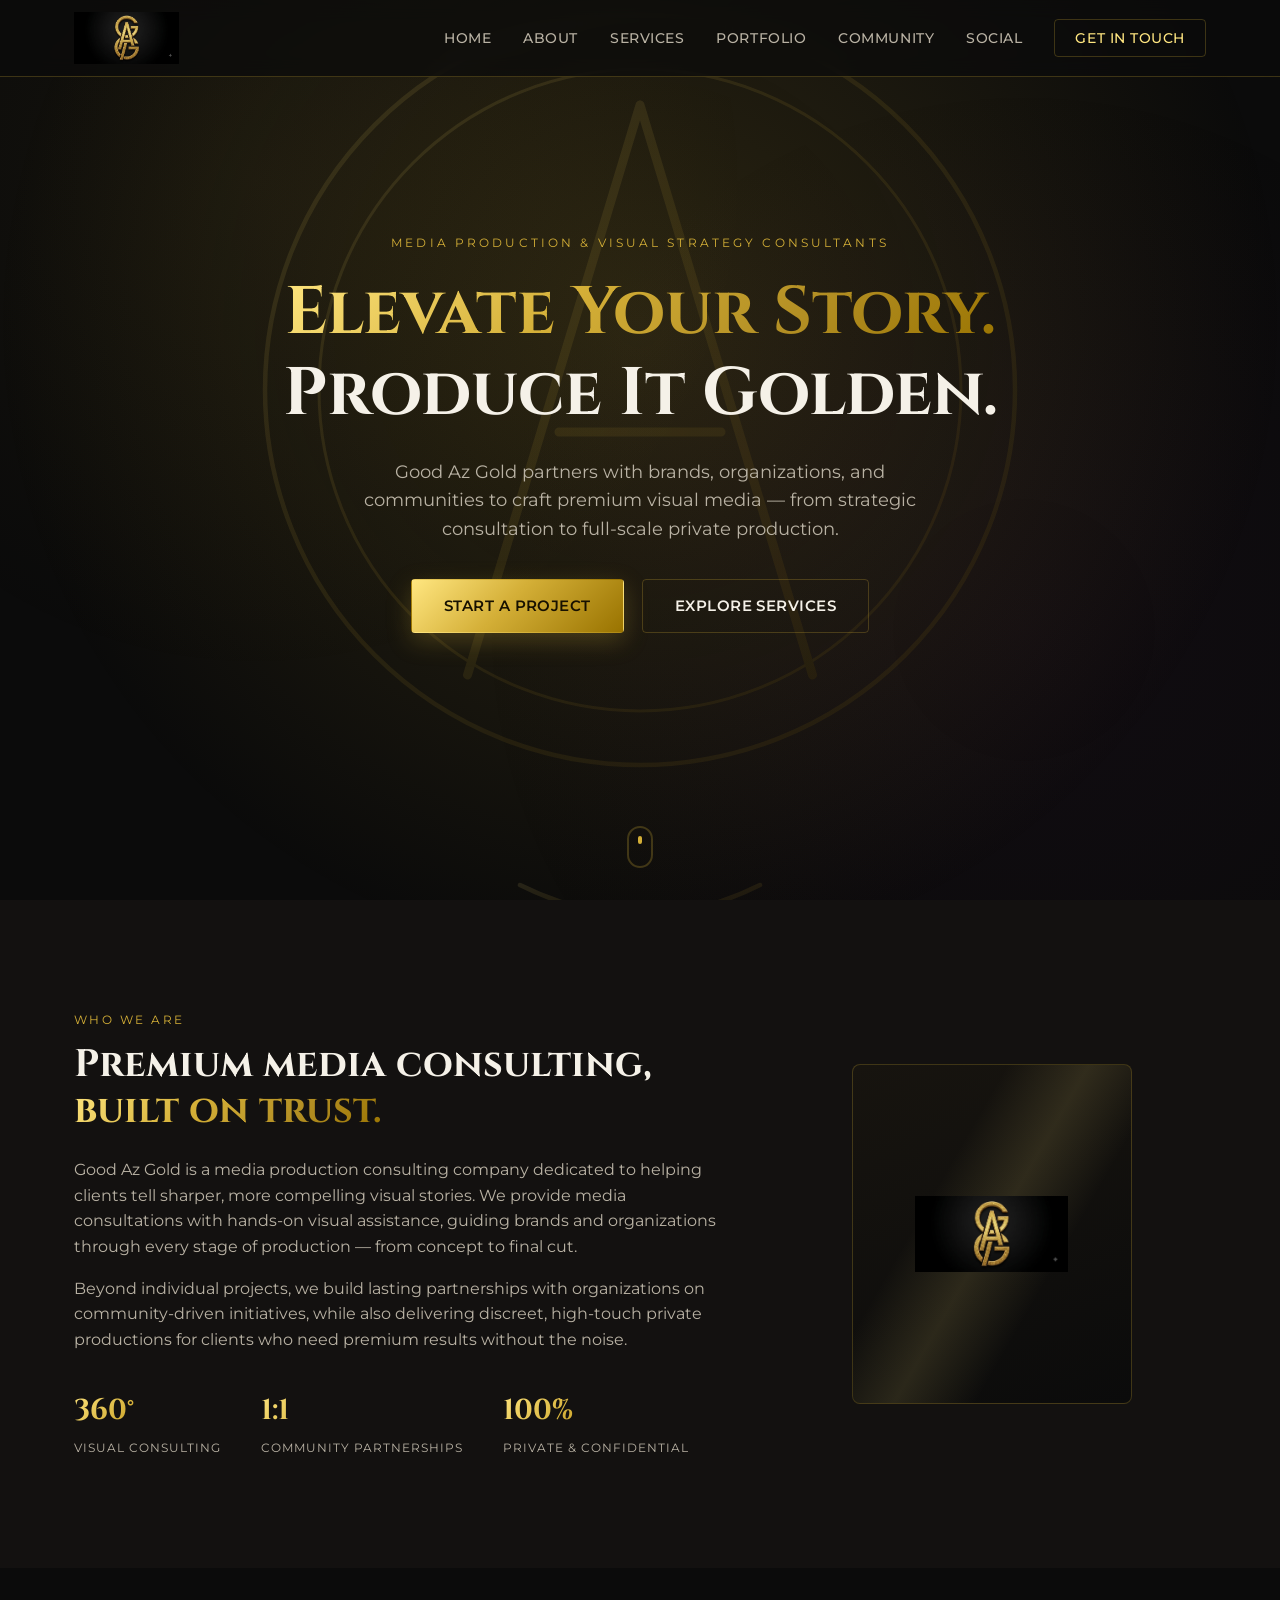
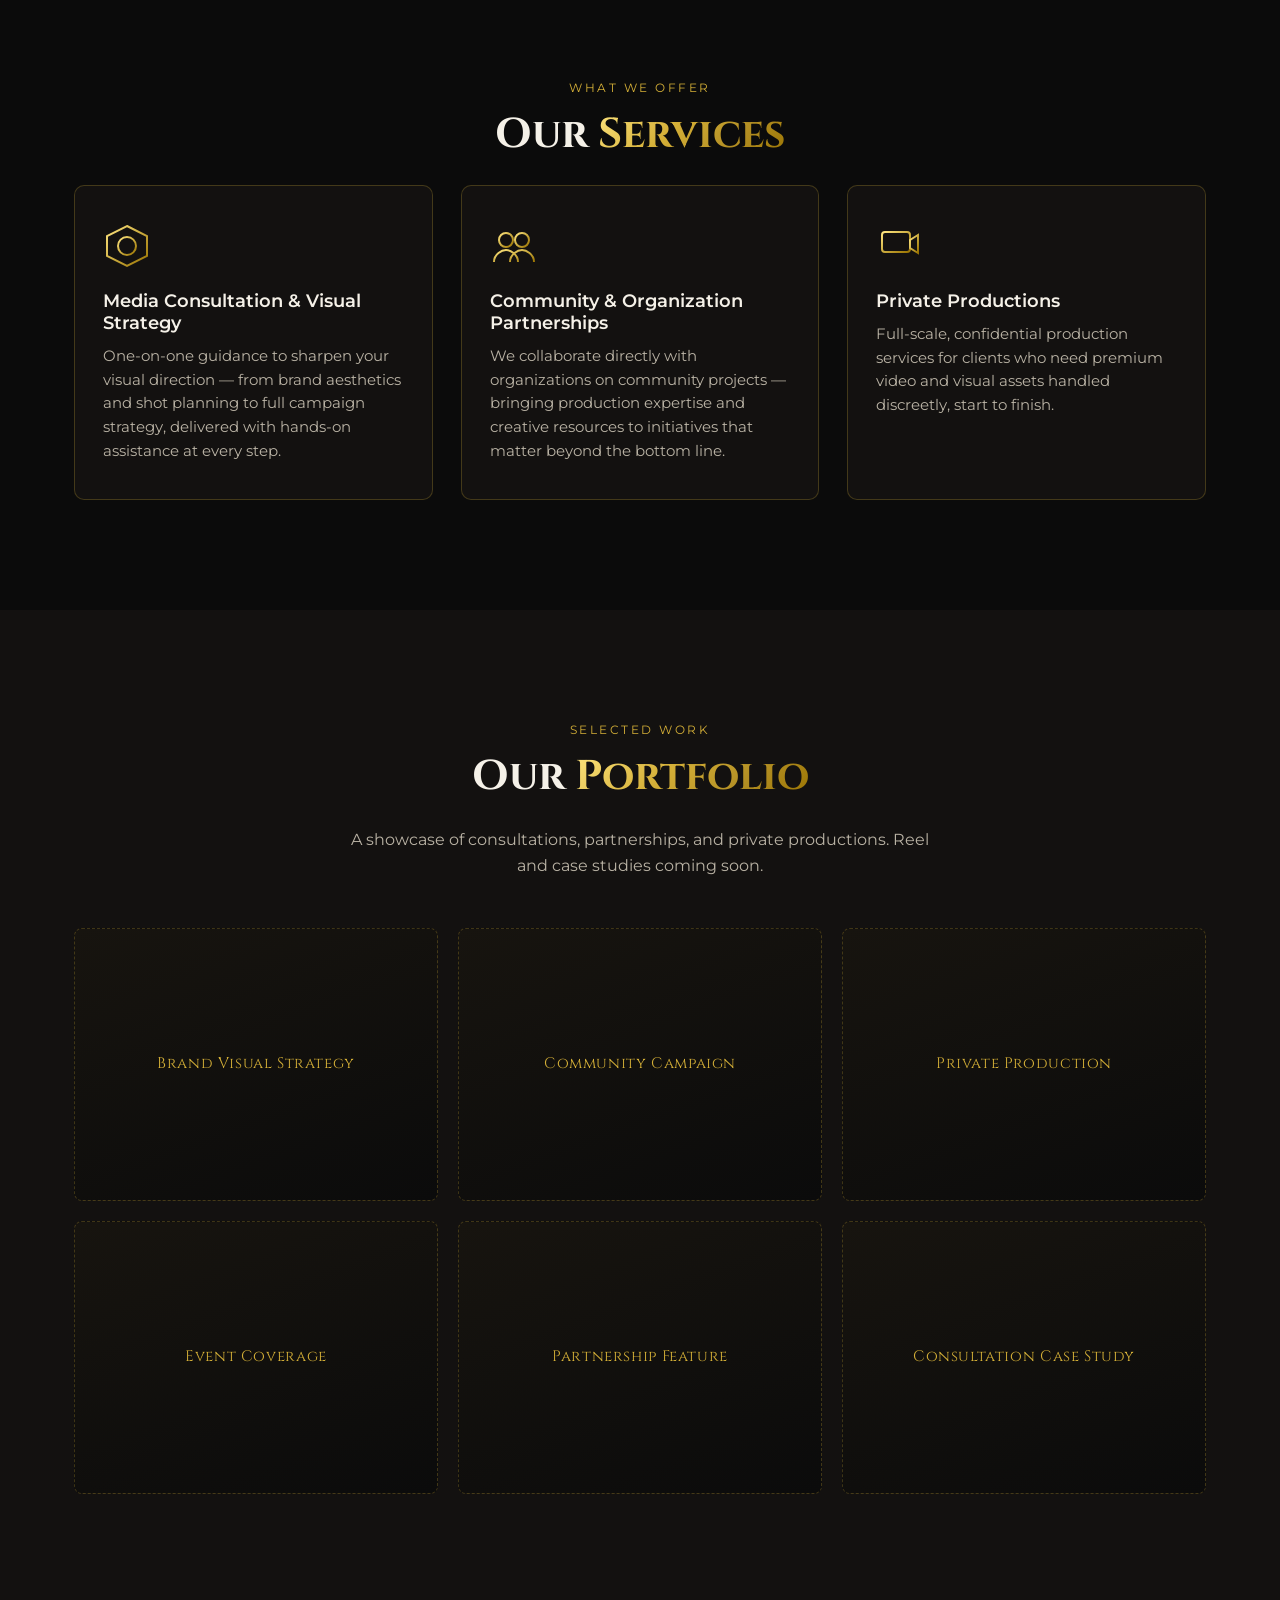
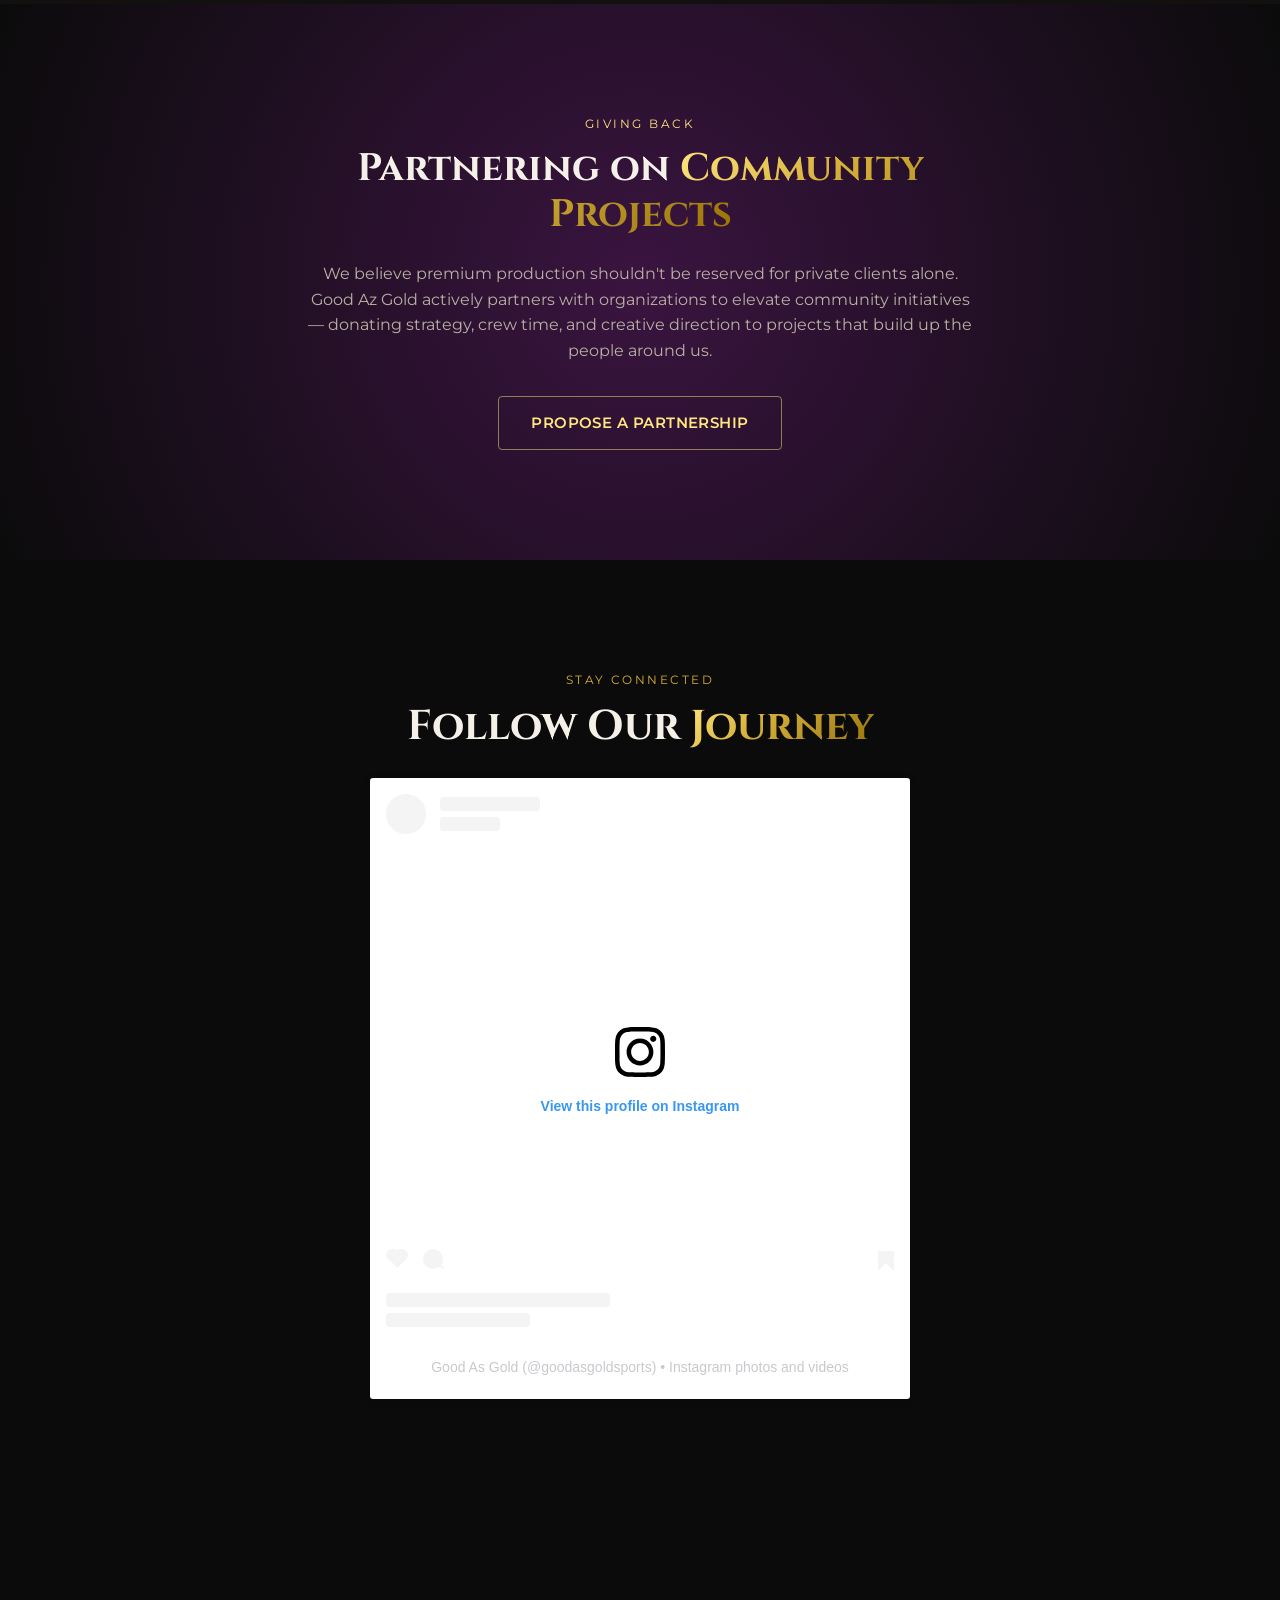
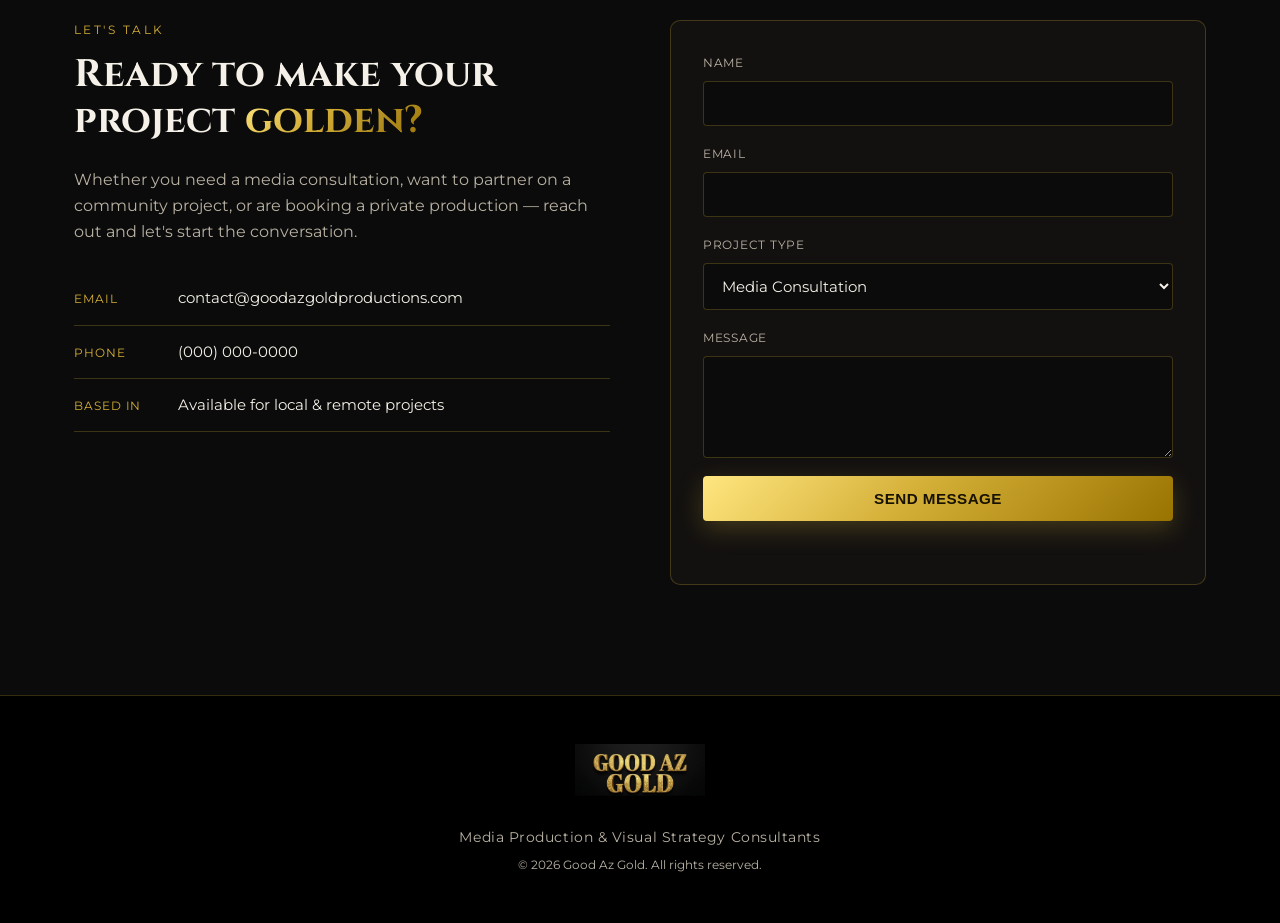
==== index.html @ a4dbd2df "Add Good Az Gold site with brand palette, logos, and social/contact updates" ====
<!DOCTYPE html>
<html lang="en">
<head>
<meta charset="UTF-8">
<meta name="viewport" content="width=device-width, initial-scale=1.0">
<title>Good Az Gold — Media Production &amp; Consulting</title>
<meta name="description" content="Good Az Gold is a media production consulting company offering visual strategy consultations, community partnerships, and private productions.">
<link rel="preconnect" href="https://fonts.googleapis.com">
<link rel="preconnect" href="https://fonts.gstatic.com" crossorigin>
<link href="https://fonts.googleapis.com/css2?family=Cinzel:wght@600;700;900&family=Montserrat:wght@300;400;500;600;700&display=swap" rel="stylesheet">
<link rel="icon" type="image/png" href="assets/logo/symbol/gsa_logo.png">
<link rel="stylesheet" href="css/style.css">
</head>
<body>

<div class="bg-noise"></div>

<!-- ===== NAV ===== -->
<header class="site-header" id="siteHeader">
  <nav class="nav container">
    <a href="#home" class="logo">
      <img src="assets/logo/symbol/gsa_logo.png" alt="Good Az Gold" class="logo-symbol">
    </a>
    <button class="nav-toggle" id="navToggle" aria-label="Toggle navigation" aria-expanded="false">
      <span></span><span></span><span></span>
    </button>
    <ul class="nav-links" id="navLinks">
      <li><a href="#home">Home</a></li>
      <li><a href="#about">About</a></li>
      <li><a href="#services">Services</a></li>
      <li><a href="#portfolio">Portfolio</a></li>
      <li><a href="#community">Community</a></li>
      <li><a href="#social">Social</a></li>
      <li><a href="#contact" class="btn-nav">Get In Touch</a></li>
    </ul>
  </nav>
</header>

<main>

  <!-- ===== HERO ===== -->
  <section id="home" class="hero">
    <div class="hero-glow"></div>
    <div class="hero-wallpaper" aria-hidden="true">
      <img src="assets/logo/symbol/symbol-wallpaper.svg" alt="">
    </div>
    <div class="container hero-inner">
      <p class="eyebrow reveal">Media Production &amp; Visual Strategy Consultants</p>
      <h1 class="hero-title reveal">
        <span class="gold-text-gradient">Elevate Your Story.</span><br>
        Produce It Golden.
      </h1>
      <p class="hero-sub reveal">
        Good Az Gold partners with brands, organizations, and communities to craft premium
        visual media — from strategic consultation to full-scale private production.
      </p>
      <div class="hero-actions reveal">
        <a href="#contact" class="btn btn-primary">Start a Project</a>
        <a href="#services" class="btn btn-ghost">Explore Services</a>
      </div>
    </div>
    <div class="scroll-cue" aria-hidden="true"><span></span></div>
  </section>

  <!-- ===== ABOUT ===== -->
  <section id="about" class="about">
    <div class="container about-grid">
      <div class="about-copy reveal">
        <p class="section-tag">Who We Are</p>
        <h2>Premium media consulting, <span class="gold-text-gradient">built on trust.</span></h2>
        <p>
          Good Az Gold is a media production consulting company dedicated to helping clients tell
          sharper, more compelling visual stories. We provide media consultations with hands-on
          visual assistance, guiding brands and organizations through every stage of production —
          from concept to final cut.
        </p>
        <p>
          Beyond individual projects, we build lasting partnerships with organizations on
          community-driven initiatives, while also delivering discreet, high-touch private
          productions for clients who need premium results without the noise.
        </p>
        <div class="about-stats">
          <div class="stat">
            <span class="stat-num gold-text-gradient">360°</span>
            <span class="stat-label">Visual Consulting</span>
          </div>
          <div class="stat">
            <span class="stat-num gold-text-gradient">1:1</span>
            <span class="stat-label">Community Partnerships</span>
          </div>
          <div class="stat">
            <span class="stat-num gold-text-gradient">100%</span>
            <span class="stat-label">Private &amp; Confidential</span>
          </div>
        </div>
      </div>
      <div class="about-visual reveal" aria-hidden="true">
        <div class="frame-card">
          <div class="frame-shine"></div>
          <img src="assets/logo/symbol/gsa_logo.png" alt="" class="frame-monogram-img">
        </div>
      </div>
    </div>
  </section>

  <!-- ===== SERVICES ===== -->
  <section id="services" class="services">
    <div class="container">
      <p class="section-tag center reveal">What We Offer</p>
      <h2 class="section-title center reveal">Our <span class="gold-text-gradient">Services</span></h2>
      <div class="cards-grid">
        <article class="card reveal">
          <div class="card-icon" aria-hidden="true">
            <svg viewBox="0 0 48 48"><path d="M24 4 L44 14 V34 L24 44 L4 34 V14 Z" fill="none" stroke="url(#g1)" stroke-width="2"/><circle cx="24" cy="24" r="9" fill="none" stroke="url(#g1)" stroke-width="2"/><defs><linearGradient id="g1" x1="0" x2="1" y1="0" y2="1"><stop offset="0%" stop-color="#FFE680"/><stop offset="100%" stop-color="#997300"/></linearGradient></defs></svg>
          </div>
          <h3>Media Consultation &amp; Visual Strategy</h3>
          <p>
            One-on-one guidance to sharpen your visual direction — from brand aesthetics and
            shot planning to full campaign strategy, delivered with hands-on assistance at
            every step.
          </p>
        </article>
        <article class="card reveal">
          <div class="card-icon" aria-hidden="true">
            <svg viewBox="0 0 48 48"><circle cx="16" cy="18" r="7" fill="none" stroke="url(#g2)" stroke-width="2"/><circle cx="32" cy="18" r="7" fill="none" stroke="url(#g2)" stroke-width="2"/><path d="M4 40c0-8 8-12 12-12s12 4 12 12M20 40c0-8 8-12 12-12s12 4 12 12" fill="none" stroke="url(#g2)" stroke-width="2"/><defs><linearGradient id="g2" x1="0" x2="1" y1="0" y2="1"><stop offset="0%" stop-color="#FFE680"/><stop offset="100%" stop-color="#997300"/></linearGradient></defs></svg>
          </div>
          <h3>Community &amp; Organization Partnerships</h3>
          <p>
            We collaborate directly with organizations on community projects — bringing
            production expertise and creative resources to initiatives that matter beyond
            the bottom line.
          </p>
        </article>
        <article class="card reveal">
          <div class="card-icon" aria-hidden="true">
            <svg viewBox="0 0 48 48"><rect x="6" y="10" width="28" height="20" rx="3" fill="none" stroke="url(#g3)" stroke-width="2"/><path d="M34 18l8-5v18l-8-5z" fill="none" stroke="url(#g3)" stroke-width="2"/><defs><linearGradient id="g3" x1="0" x2="1" y1="0" y2="1"><stop offset="0%" stop-color="#FFE680"/><stop offset="100%" stop-color="#997300"/></linearGradient></defs></svg>
          </div>
          <h3>Private Productions</h3>
          <p>
            Full-scale, confidential production services for clients who need premium video
            and visual assets handled discreetly, start to finish.
          </p>
        </article>
      </div>
    </div>
  </section>

  <!-- ===== PORTFOLIO ===== -->
  <section id="portfolio" class="portfolio">
    <div class="container">
      <p class="section-tag center reveal">Selected Work</p>
      <h2 class="section-title center reveal">Our <span class="gold-text-gradient">Portfolio</span></h2>
      <p class="section-sub center reveal">A showcase of consultations, partnerships, and private productions. Reel and case studies coming soon.</p>
      <div class="portfolio-grid">
        <div class="portfolio-tile reveal"><span>Brand Visual Strategy</span></div>
        <div class="portfolio-tile reveal"><span>Community Campaign</span></div>
        <div class="portfolio-tile reveal"><span>Private Production</span></div>
        <div class="portfolio-tile reveal"><span>Event Coverage</span></div>
        <div class="portfolio-tile reveal"><span>Partnership Feature</span></div>
        <div class="portfolio-tile reveal"><span>Consultation Case Study</span></div>
      </div>
    </div>
  </section>

  <!-- ===== COMMUNITY / PURPLE ACCENT ===== -->
  <section id="community" class="community">
    <div class="container community-inner">
      <p class="section-tag light reveal">Giving Back</p>
      <h2 class="community-title reveal">Partnering on <span class="gold-text-gradient">Community Projects</span></h2>
      <p class="community-copy reveal">
        We believe premium production shouldn't be reserved for private clients alone. Good Az Gold
        actively partners with organizations to elevate community initiatives — donating strategy,
        crew time, and creative direction to projects that build up the people around us.
      </p>
      <a href="#contact" class="btn btn-outline reveal">Propose a Partnership</a>
    </div>
  </section>

  <!-- ===== SOCIAL ===== -->
  <section id="social" class="social">
    <div class="container">
      <p class="section-tag center reveal">Stay Connected</p>
      <h2 class="section-title center reveal">Follow Our <span class="gold-text-gradient">Journey</span></h2>
      <div class="social-embed reveal">
        <blockquote class="instagram-media" data-instgrm-permalink="https://www.instagram.com/goodasgoldsports/?utm_source=ig_embed&amp;utm_campaign=loading" data-instgrm-version="14" style=" background:#FFF; border:0; border-radius:3px; box-shadow:0 0 1px 0 rgba(0,0,0,0.5),0 1px 10px 0 rgba(0,0,0,0.15); margin: 1px; max-width:540px; min-width:326px; padding:0; width:99.375%; width:-webkit-calc(100% - 2px); width:calc(100% - 2px);"><div style="padding:16px;"> <a href="https://www.instagram.com/goodasgoldsports/?utm_source=ig_embed&amp;utm_campaign=loading" style=" background:#FFFFFF; line-height:0; padding:0 0; text-align:center; text-decoration:none; width:100%;" target="_blank" rel="noopener noreferrer"> <div style=" display: flex; flex-direction: row; align-items: center;"> <div style="background-color: #F4F4F4; border-radius: 50%; flex-grow: 0; height: 40px; margin-right: 14px; width: 40px;"></div> <div style="display: flex; flex-direction: column; flex-grow: 1; justify-content: center;"> <div style=" background-color: #F4F4F4; border-radius: 4px; flex-grow: 0; height: 14px; margin-bottom: 6px; width: 100px;"></div> <div style=" background-color: #F4F4F4; border-radius: 4px; flex-grow: 0; height: 14px; width: 60px;"></div></div></div><div style="padding: 19% 0;"></div> <div style="display:block; height:50px; margin:0 auto 12px; width:50px;"><svg width="50px" height="50px" viewBox="0 0 60 60" version="1.1" xmlns="https://www.w3.org/2000/svg" xmlns:xlink="https://www.w3.org/1999/xlink"><g stroke="none" stroke-width="1" fill="none" fill-rule="evenodd"><g transform="translate(-511.000000, -20.000000)" fill="#000000"><g><path d="M556.869,30.41 C554.814,30.41 553.148,32.076 553.148,34.131 C553.148,36.186 554.814,37.852 556.869,37.852 C558.924,37.852 560.59,36.186 560.59,34.131 C560.59,32.076 558.924,30.41 556.869,30.41 M541,60.657 C535.114,60.657 530.342,55.887 530.342,50 C530.342,44.114 535.114,39.342 541,39.342 C546.887,39.342 551.658,44.114 551.658,50 C551.658,55.887 546.887,60.657 541,60.657 M541,33.886 C532.1,33.886 524.886,41.1 524.886,50 C524.886,58.899 532.1,66.113 541,66.113 C549.9,66.113 557.115,58.899 557.115,50 C557.115,41.1 549.9,33.886 541,33.886 M565.378,62.101 C565.244,65.022 564.756,66.606 564.346,67.663 C563.803,69.06 563.154,70.057 562.106,71.106 C561.058,72.155 560.06,72.803 558.662,73.347 C557.607,73.757 556.021,74.244 553.102,74.378 C549.944,74.521 548.997,74.552 541,74.552 C533.003,74.552 532.056,74.521 528.898,74.378 C525.979,74.244 524.393,73.757 523.338,73.347 C521.94,72.803 520.942,72.155 519.894,71.106 C518.846,70.057 518.197,69.06 517.654,67.663 C517.244,66.606 516.755,65.022 516.623,62.101 C516.479,58.943 516.448,57.996 516.448,50 C516.448,42.003 516.479,41.056 516.623,37.899 C516.755,34.978 517.244,33.391 517.654,32.338 C518.197,30.938 518.846,29.942 519.894,28.894 C520.942,27.846 521.94,27.196 523.338,26.654 C524.393,26.244 525.979,25.756 528.898,25.623 C532.057,25.479 533.004,25.448 541,25.448 C548.997,25.448 549.943,25.479 553.102,25.623 C556.021,25.756 557.607,26.244 558.662,26.654 C560.06,27.196 561.058,27.846 562.106,28.894 C563.154,29.942 563.803,30.938 564.346,32.338 C564.756,33.391 565.244,34.978 565.378,37.899 C565.522,41.056 565.552,42.003 565.552,50 C565.552,57.996 565.522,58.943 565.378,62.101 M570.82,37.631 C570.674,34.438 570.167,32.258 569.425,30.349 C568.659,28.377 567.633,26.702 565.965,25.035 C564.297,23.368 562.623,22.342 560.652,21.575 C558.743,20.834 556.562,20.326 553.369,20.18 C550.169,20.033 549.148,20 541,20 C532.853,20 531.831,20.033 528.631,20.18 C525.438,20.326 523.257,20.834 521.349,21.575 C519.376,22.342 517.703,23.368 516.035,25.035 C514.368,26.702 513.342,28.377 512.574,30.349 C511.834,32.258 511.326,34.438 511.181,37.631 C511.035,40.831 511,41.851 511,50 C511,58.147 511.035,59.17 511.181,62.369 C511.326,65.562 511.834,67.743 512.574,69.651 C513.342,71.625 514.368,73.296 516.035,74.965 C517.703,76.634 519.376,77.658 521.349,78.425 C523.257,79.167 525.438,79.673 528.631,79.82 C531.831,79.965 532.853,80.001 541,80.001 C549.148,80.001 550.169,79.965 553.369,79.82 C556.562,79.673 558.743,79.167 560.652,78.425 C562.623,77.658 564.297,76.634 565.965,74.965 C567.633,73.296 568.659,71.625 569.425,69.651 C570.167,67.743 570.674,65.562 570.82,62.369 C570.966,59.17 571,58.147 571,50 C571,41.851 570.966,40.831 570.82,37.631"></path></g></g></g></svg></div><div style="padding-top: 8px;"> <div style=" color:#3897f0; font-family:Arial,sans-serif; font-size:14px; font-style:normal; font-weight:550; line-height:18px;">View this profile on Instagram</div></div><div style="padding: 12.5% 0;"></div> <div style="display: flex; flex-direction: row; margin-bottom: 14px; align-items: center;"><div> <div style="background-color: #F4F4F4; border-radius: 50%; height: 12.5px; width: 12.5px; transform: translateX(0px) translateY(7px);"></div> <div style="background-color: #F4F4F4; height: 12.5px; transform: rotate(-45deg) translateX(3px) translateY(1px); width: 12.5px; flex-grow: 0; margin-right: 14px; margin-left: 2px;"></div> <div style="background-color: #F4F4F4; border-radius: 50%; height: 12.5px; width: 12.5px; transform: translateX(9px) translateY(-18px);"></div></div><div style="margin-left: 8px;"> <div style=" background-color: #F4F4F4; border-radius: 50%; flex-grow: 0; height: 20px; width: 20px;"></div> <div style=" width: 0; height: 0; border-top: 2px solid transparent; border-left: 6px solid #f4f4f4; border-bottom: 2px solid transparent; transform: translateX(16px) translateY(-4px) rotate(30deg)"></div></div><div style="margin-left: auto;"> <div style=" width: 0px; border-top: 8px solid #F4F4F4; border-right: 8px solid transparent; transform: translateY(16px);"></div> <div style=" background-color: #F4F4F4; flex-grow: 0; height: 12px; width: 16px; transform: translateY(-4px);"></div> <div style=" width: 0; height: 0; border-top: 8px solid #F4F4F4; border-left: 8px solid transparent; transform: translateY(-4px) translateX(8px);"></div></div></div> <div style="display: flex; flex-direction: column; flex-grow: 1; justify-content: center; margin-bottom: 24px;"> <div style=" background-color: #F4F4F4; border-radius: 4px; flex-grow: 0; height: 14px; margin-bottom: 6px; width: 224px;"></div> <div style=" background-color: #F4F4F4; border-radius: 4px; flex-grow: 0; height: 14px; width: 144px;"></div></div></a><p style=" color:#c9c8cd; font-family:Arial,sans-serif; font-size:14px; line-height:17px; margin-bottom:0; margin-top:8px; overflow:hidden; padding:8px 0 7px; text-align:center; text-overflow:ellipsis; white-space:nowrap;"><a href="https://www.instagram.com/goodasgoldsports/?utm_source=ig_embed&amp;utm_campaign=loading" style=" color:#c9c8cd; font-family:Arial,sans-serif; font-size:14px; font-style:normal; font-weight:normal; line-height:17px;" target="_blank" rel="noopener noreferrer">Good As Gold</a> (@<a href="https://www.instagram.com/goodasgoldsports/?utm_source=ig_embed&amp;utm_campaign=loading" style=" color:#c9c8cd; font-family:Arial,sans-serif; font-size:14px; font-style:normal; font-weight:normal; line-height:17px;" target="_blank" rel="noopener noreferrer">goodasgoldsports</a>) • Instagram photos and videos</p></div></blockquote>
      </div>
    </div>
  </section>

  <!-- ===== CONTACT ===== -->
  <section id="contact" class="contact">
    <div class="container contact-grid">
      <div class="contact-copy reveal">
        <p class="section-tag">Let's Talk</p>
        <h2>Ready to make your project <span class="gold-text-gradient">golden?</span></h2>
        <p>
          Whether you need a media consultation, want to partner on a community project, or are
          booking a private production — reach out and let's start the conversation.
        </p>
        <ul class="contact-list">
          <li><span class="label">Email</span> <a href="mailto:contact@goodazgoldproductions.com">contact@goodazgoldproductions.com</a></li>
          <li><span class="label">Phone</span> (000) 000-0000</li>
          <li><span class="label">Based In</span> Available for local &amp; remote projects</li>
        </ul>
      </div>
      <form class="contact-form reveal" id="contactForm">
        <div class="form-row">
          <label for="name">Name</label>
          <input type="text" id="name" name="name" required autocomplete="name">
        </div>
        <div class="form-row">
          <label for="email">Email</label>
          <input type="email" id="email" name="email" required autocomplete="email">
        </div>
        <div class="form-row">
          <label for="projectType">Project Type</label>
          <select id="projectType" name="projectType">
            <option>Media Consultation</option>
            <option>Community Partnership</option>
            <option>Private Production</option>
            <option>Other</option>
          </select>
        </div>
        <div class="form-row">
          <label for="message">Message</label>
          <textarea id="message" name="message" rows="4" required></textarea>
        </div>
        <button type="submit" class="btn btn-primary full">Send Message</button>
        <p class="form-note" id="formNote" role="status"></p>
      </form>
    </div>
  </section>

</main>

<!-- ===== FOOTER ===== -->
<footer class="site-footer">
  <div class="container footer-inner">
    <a href="#home" class="footer-logo-link">
      <img src="assets/logo/symbol/good_az_gold.png" alt="Good Az Gold" class="footer-wordmark">
    </a>
    <p class="footer-tagline">Media Production &amp; Visual Strategy Consultants</p>
    <p class="footer-copy">&copy; <span id="year"></span> Good Az Gold. All rights reserved.</p>
  </div>
</footer>

<script src="js/script.js"></script>
<script async src="https://www.instagram.com/embed.js"></script>
</body>
</html>
---- css/style.css ----
/* =========================================================
   Good Az Gold — Brand Stylesheet
   Palette: Rich Matte Black / Dallas Gold Sparkle / Royal Purple
   ========================================================= */

:root {
  /* Core palette */
  --black-charcoal: #0B0B0B;
  --black-jet: #000000;
  --gold-highlight: #FFE680;
  --gold-mid: #D4AF37;
  --gold-deep: #997300;
  --gold-mid-soft: #B38F24;
  --purple: #3A1440;

  /* Derived */
  --surface: #131110;
  --surface-2: #1a1714;
  --border-gold: rgba(212, 175, 55, 0.25);
  --text-main: #F5F1E8;
  --text-muted: #b9b2a4;

  --font-display: 'Cinzel', serif;
  --font-body: 'Montserrat', sans-serif;

  --container-w: 1180px;
}

*, *::before, *::after { box-sizing: border-box; }

html { scroll-behavior: smooth; }

body {
  margin: 0;
  background: var(--black-charcoal);
  color: var(--text-main);
  font-family: var(--font-body);
  line-height: 1.6;
  -webkit-font-smoothing: antialiased;
}

h1, h2, h3, .logo { font-family: var(--font-display); }

h1, h2, h3 { margin: 0 0 0.6em; line-height: 1.2; }

p { margin: 0 0 1em; color: var(--text-muted); }

a { color: inherit; text-decoration: none; }

img { max-width: 100%; display: block; }

.container {
  max-width: var(--container-w);
  margin: 0 auto;
  padding: 0 24px;
}

.bg-noise {
  position: fixed;
  inset: 0;
  pointer-events: none;
  z-index: 0;
  background-image:
    radial-gradient(circle at 20% 20%, rgba(212,175,55,0.05), transparent 40%),
    radial-gradient(circle at 80% 70%, rgba(58,20,64,0.12), transparent 45%);
}

/* ---------- Gold gradient text (per brand spec) ---------- */
.gold-text-gradient {
  background: linear-gradient(135deg, #FFE680 0%, #D4AF37 40%, #B38F24 70%, #997300 100%);
  -webkit-background-clip: text;
  background-clip: text;
  -webkit-text-fill-color: transparent;
  color: var(--gold-mid);
}

/* ---------- Buttons ---------- */
.btn {
  display: inline-block;
  padding: 14px 32px;
  border-radius: 4px;
  font-weight: 600;
  font-size: 0.95rem;
  letter-spacing: 0.03em;
  text-transform: uppercase;
  cursor: pointer;
  border: 1px solid transparent;
  transition: transform 0.25s ease, box-shadow 0.25s ease, background 0.25s ease;
}

.btn-primary {
  background: linear-gradient(135deg, #FFE680 0%, #D4AF37 45%, #997300 100%);
  color: #171100;
  box-shadow: 0 8px 24px rgba(212, 175, 55, 0.25);
}

.btn-primary:hover { transform: translateY(-2px); box-shadow: 0 12px 30px rgba(212, 175, 55, 0.4); }

.btn-ghost {
  background: transparent;
  color: var(--text-main);
  border-color: var(--border-gold);
}

.btn-ghost:hover { background: rgba(212, 175, 55, 0.08); border-color: var(--gold-mid); }

.btn-outline {
  background: transparent;
  color: var(--gold-highlight);
  border: 1px solid rgba(255, 230, 128, 0.5);
}

.btn-outline:hover { background: rgba(255, 230, 128, 0.1); }

.btn.full { width: 100%; border: none; }

/* ---------- Header / Nav ---------- */
.site-header {
  position: fixed;
  top: 0; left: 0; right: 0;
  z-index: 100;
  background: rgba(11, 11, 11, 0.75);
  -webkit-backdrop-filter: blur(10px);
  backdrop-filter: blur(10px);
  border-bottom: 1px solid var(--border-gold);
}

.nav {
  display: flex;
  align-items: center;
  justify-content: space-between;
  height: 76px;
}

.logo {
  display: flex;
  align-items: center;
  gap: 10px;
  font-size: 1.3rem;
  font-weight: 700;
  letter-spacing: 0.08em;
  color: var(--text-main);
}

.logo-symbol {
  height: 52px;
  width: auto;
  display: block;
}

.logo.small { font-size: 1.1rem; }

.nav-links {
  list-style: none;
  display: flex;
  align-items: center;
  gap: 32px;
  margin: 0;
  padding: 0;
}

.nav-links a {
  font-size: 0.85rem;
  font-weight: 500;
  letter-spacing: 0.04em;
  text-transform: uppercase;
  color: var(--text-muted);
  transition: color 0.2s ease;
}

.nav-links a:hover { color: var(--gold-mid); }

.nav-links .btn-nav {
  padding: 10px 20px;
  border: 1px solid var(--border-gold);
  border-radius: 4px;
  color: var(--gold-highlight);
}

.nav-links .btn-nav:hover { background: rgba(212, 175, 55, 0.1); }

.nav-toggle {
  display: none;
  flex-direction: column;
  gap: 5px;
  background: none;
  border: none;
  cursor: pointer;
  padding: 8px;
}

.nav-toggle span {
  width: 24px;
  height: 2px;
  background: var(--gold-mid);
  display: block;
}

/* ---------- Hero ---------- */
.hero {
  position: relative;
  min-height: 100vh;
  display: flex;
  align-items: center;
  justify-content: center;
  text-align: center;
  overflow: hidden;
  padding-top: 76px;
}

.hero-glow {
  position: absolute;
  inset: -20%;
  background: radial-gradient(circle at 50% 40%, rgba(212, 175, 55, 0.16), transparent 55%);
  pointer-events: none;
}

.hero-wallpaper {
  position: absolute;
  inset: 0;
  z-index: 0;
  display: flex;
  align-items: center;
  justify-content: center;
  opacity: 0.1;
  pointer-events: none;
  overflow: hidden;
}

.hero-wallpaper img {
  width: min(90vw, 900px);
  height: auto;
}

.hero-inner { position: relative; z-index: 1; max-width: 820px; }

.eyebrow {
  text-transform: uppercase;
  letter-spacing: 0.25em;
  font-size: 0.78rem;
  color: var(--gold-mid);
  margin-bottom: 20px;
}

.hero-title {
  font-size: clamp(2.4rem, 6vw, 4.2rem);
  font-weight: 700;
  margin-bottom: 24px;
}

.hero-sub {
  font-size: 1.1rem;
  max-width: 600px;
  margin: 0 auto 36px;
}

.hero-actions { display: flex; gap: 18px; justify-content: center; flex-wrap: wrap; }

.scroll-cue {
  position: absolute;
  bottom: 32px;
  left: 50%;
  transform: translateX(-50%);
  width: 26px;
  height: 42px;
  border: 2px solid var(--border-gold);
  border-radius: 20px;
}

.scroll-cue span {
  position: absolute;
  top: 8px;
  left: 50%;
  width: 4px;
  height: 8px;
  background: var(--gold-mid);
  border-radius: 2px;
  transform: translateX(-50%);
  animation: scrollcue 1.8s infinite;
}

@keyframes scrollcue {
  0% { opacity: 1; top: 8px; }
  100% { opacity: 0; top: 22px; }
}

/* ---------- Section basics ---------- */
section { position: relative; z-index: 1; padding: 110px 0; }

.section-tag {
  text-transform: uppercase;
  letter-spacing: 0.2em;
  font-size: 0.78rem;
  color: var(--gold-mid);
  margin-bottom: 12px;
}

.section-tag.light { color: var(--gold-highlight); }

.section-title { font-size: clamp(1.8rem, 4vw, 2.6rem); }

.center { text-align: center; }

.section-sub { max-width: 600px; margin: 0 auto 50px; text-align: center; }

/* ---------- About ---------- */
.about { background: var(--surface); }

.about-grid {
  display: grid;
  grid-template-columns: 1.2fr 0.8fr;
  gap: 60px;
  align-items: center;
}

.about-copy h2 { font-size: clamp(1.8rem, 4vw, 2.4rem); }

.about-stats {
  display: flex;
  gap: 40px;
  margin-top: 36px;
  flex-wrap: wrap;
}

.stat { display: flex; flex-direction: column; }

.stat-num { font-family: var(--font-display); font-size: 1.8rem; font-weight: 700; }

.stat-label {
  font-size: 0.78rem;
  text-transform: uppercase;
  letter-spacing: 0.08em;
  color: var(--text-muted);
  margin-top: 4px;
}

.about-visual { display: flex; justify-content: center; }

.frame-card {
  position: relative;
  width: 280px;
  height: 340px;
  border-radius: 8px;
  border: 1px solid var(--border-gold);
  background: linear-gradient(160deg, #17140f 0%, #0B0B0B 100%);
  display: flex;
  align-items: center;
  justify-content: center;
  overflow: hidden;
}

.frame-shine {
  position: absolute;
  inset: -60% -20%;
  background: linear-gradient(120deg, transparent 40%, rgba(255,230,128,0.12) 50%, transparent 60%);
  animation: shine 5s infinite ease-in-out;
}

@keyframes shine {
  0%, 100% { transform: translateX(-20%); }
  50% { transform: translateX(20%); }
}

.frame-monogram {
  font-size: 4rem;
  font-weight: 900;
  letter-spacing: 0.05em;
}

.frame-monogram-img {
  position: relative;
  z-index: 1;
  width: 55%;
  height: auto;
}

/* ---------- Services ---------- */
.services { background: var(--black-charcoal); }

.cards-grid {
  display: grid;
  grid-template-columns: repeat(3, 1fr);
  gap: 28px;
  margin-top: 20px;
}

.card {
  background: var(--surface);
  border: 1px solid var(--border-gold);
  border-radius: 10px;
  padding: 36px 28px;
  transition: transform 0.3s ease, border-color 0.3s ease;
}

.card:hover {
  transform: translateY(-6px);
  border-color: var(--gold-mid);
}

.card-icon { width: 48px; height: 48px; margin-bottom: 20px; }

.card-icon svg { width: 100%; height: 100%; }

.card h3 { font-size: 1.15rem; font-family: var(--font-body); font-weight: 600; }

.card p { font-size: 0.92rem; margin: 0; }

/* ---------- Portfolio ---------- */
.portfolio { background: var(--surface); }

.portfolio-grid {
  display: grid;
  grid-template-columns: repeat(3, 1fr);
  gap: 20px;
}

.portfolio-tile {
  aspect-ratio: 4 / 3;
  border-radius: 8px;
  border: 1px dashed var(--border-gold);
  background: linear-gradient(160deg, #17140f 0%, #0B0B0B 100%);
  display: flex;
  align-items: center;
  justify-content: center;
  text-align: center;
  padding: 16px;
  transition: border-color 0.3s ease, transform 0.3s ease;
}

.portfolio-tile:hover { border-color: var(--gold-mid); transform: translateY(-4px); }

.portfolio-tile span {
  font-family: var(--font-display);
  font-size: 0.95rem;
  letter-spacing: 0.04em;
  color: var(--gold-mid);
}

/* ---------- Social ---------- */
.social { background: var(--black-charcoal); }

.social-embed {
  display: flex;
  justify-content: center;
}

.social-embed iframe { border-radius: 8px; }

/* ---------- Community (Purple accent) ---------- */
.community {
  background: radial-gradient(circle, #3A1440 0%, #0B0B0B 100%);
  text-align: center;
}

.community-inner { max-width: 720px; margin: 0 auto; }

.community-title { font-size: clamp(1.8rem, 4vw, 2.4rem); }

.community-copy { margin-bottom: 32px; }

/* ---------- Contact ---------- */
.contact { background: var(--black-charcoal); }

.contact-grid {
  display: grid;
  grid-template-columns: 1fr 1fr;
  gap: 60px;
}

.contact-copy h2 { font-size: clamp(1.8rem, 4vw, 2.4rem); }

.contact-list { list-style: none; padding: 0; margin: 28px 0 0; }

.contact-list li {
  padding: 14px 0;
  border-bottom: 1px solid var(--border-gold);
  font-size: 0.95rem;
}

.contact-list .label {
  display: inline-block;
  width: 100px;
  color: var(--gold-mid);
  text-transform: uppercase;
  font-size: 0.72rem;
  letter-spacing: 0.08em;
}

.contact-form {
  background: var(--surface);
  border: 1px solid var(--border-gold);
  border-radius: 10px;
  padding: 32px;
}

.form-row { margin-bottom: 18px; display: flex; flex-direction: column; gap: 8px; }

.form-row label {
  font-size: 0.78rem;
  text-transform: uppercase;
  letter-spacing: 0.06em;
  color: var(--text-muted);
}

.form-row input,
.form-row select,
.form-row textarea {
  background: var(--black-charcoal);
  border: 1px solid var(--border-gold);
  border-radius: 4px;
  padding: 12px 14px;
  color: var(--text-main);
  font-family: var(--font-body);
  font-size: 0.95rem;
}

.form-row input:focus,
.form-row select:focus,
.form-row textarea:focus {
  outline: none;
  border-color: var(--gold-mid);
}

.form-note {
  margin: 14px 0 0;
  font-size: 0.85rem;
  color: var(--gold-highlight);
  min-height: 1.2em;
}

/* ---------- Footer ---------- */
.site-footer {
  border-top: 1px solid var(--border-gold);
  padding: 48px 0;
  text-align: center;
  background: var(--black-jet);
}

.footer-logo-link { display: inline-block; }

.footer-wordmark {
  height: 64px;
  width: auto;
  margin: 0 auto;
}

.footer-tagline {
  margin: 12px 0 6px;
  font-size: 0.85rem;
  letter-spacing: 0.04em;
}

.footer-copy { font-size: 0.78rem; margin: 0; }

/* ---------- Reveal-on-scroll ---------- */
.reveal {
  opacity: 0;
  transform: translateY(24px);
  transition: opacity 0.7s ease, transform 0.7s ease;
}

.reveal.is-visible { opacity: 1; transform: translateY(0); }

/* ---------- Responsive ---------- */
@media (max-width: 900px) {
  .about-grid, .contact-grid { grid-template-columns: 1fr; }
  .cards-grid { grid-template-columns: 1fr 1fr; }
  .portfolio-grid { grid-template-columns: 1fr 1fr; }
}

@media (max-width: 720px) {
  .nav-toggle { display: flex; }
  .nav-links {
    position: absolute;
    top: 76px;
    left: 0;
    right: 0;
    background: rgba(11, 11, 11, 0.97);
    border-bottom: 1px solid var(--border-gold);
    flex-direction: column;
    align-items: flex-start;
    padding: 24px;
    gap: 20px;
    transform: translateY(-120%);
    opacity: 0;
    transition: transform 0.3s ease, opacity 0.3s ease;
  }
  .nav-links.open { transform: translateY(0); opacity: 1; }
  .cards-grid { grid-template-columns: 1fr; }
  .portfolio-grid { grid-template-columns: 1fr; }
  .about-stats { gap: 24px; }
}
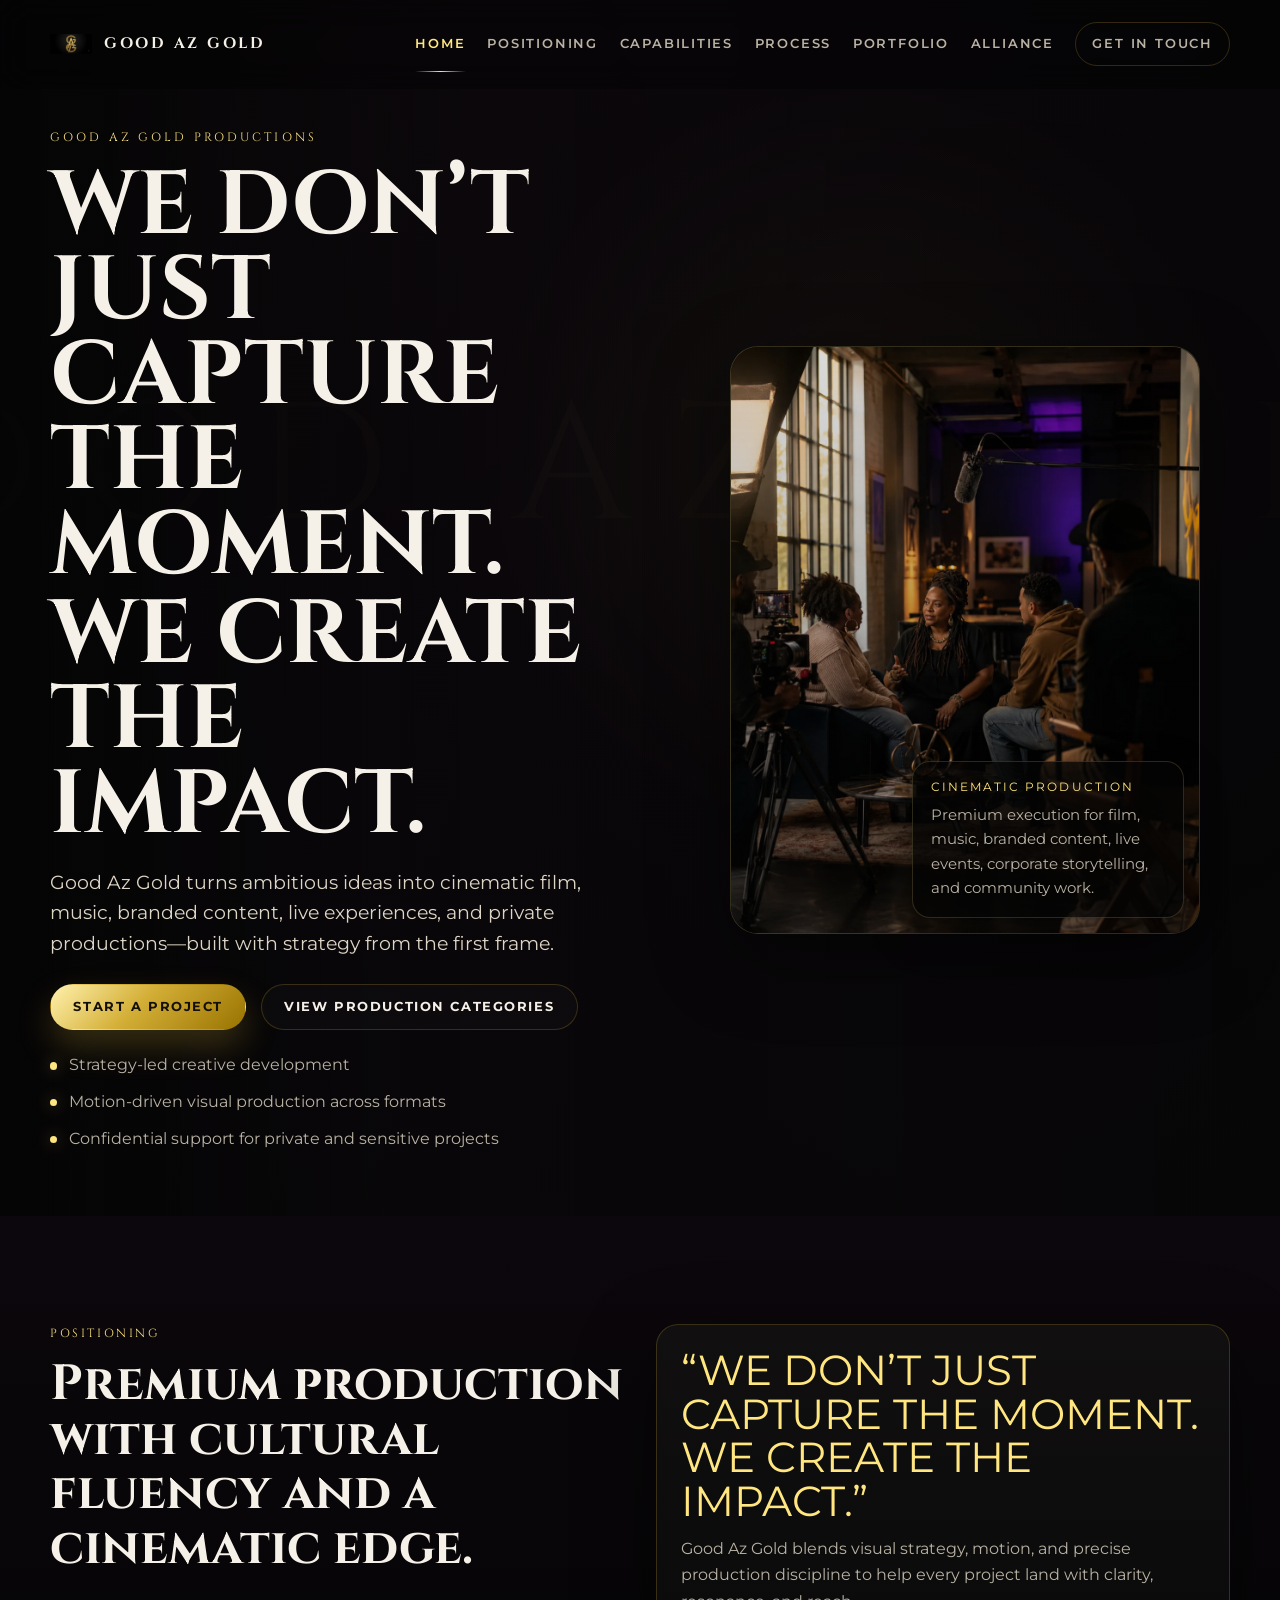
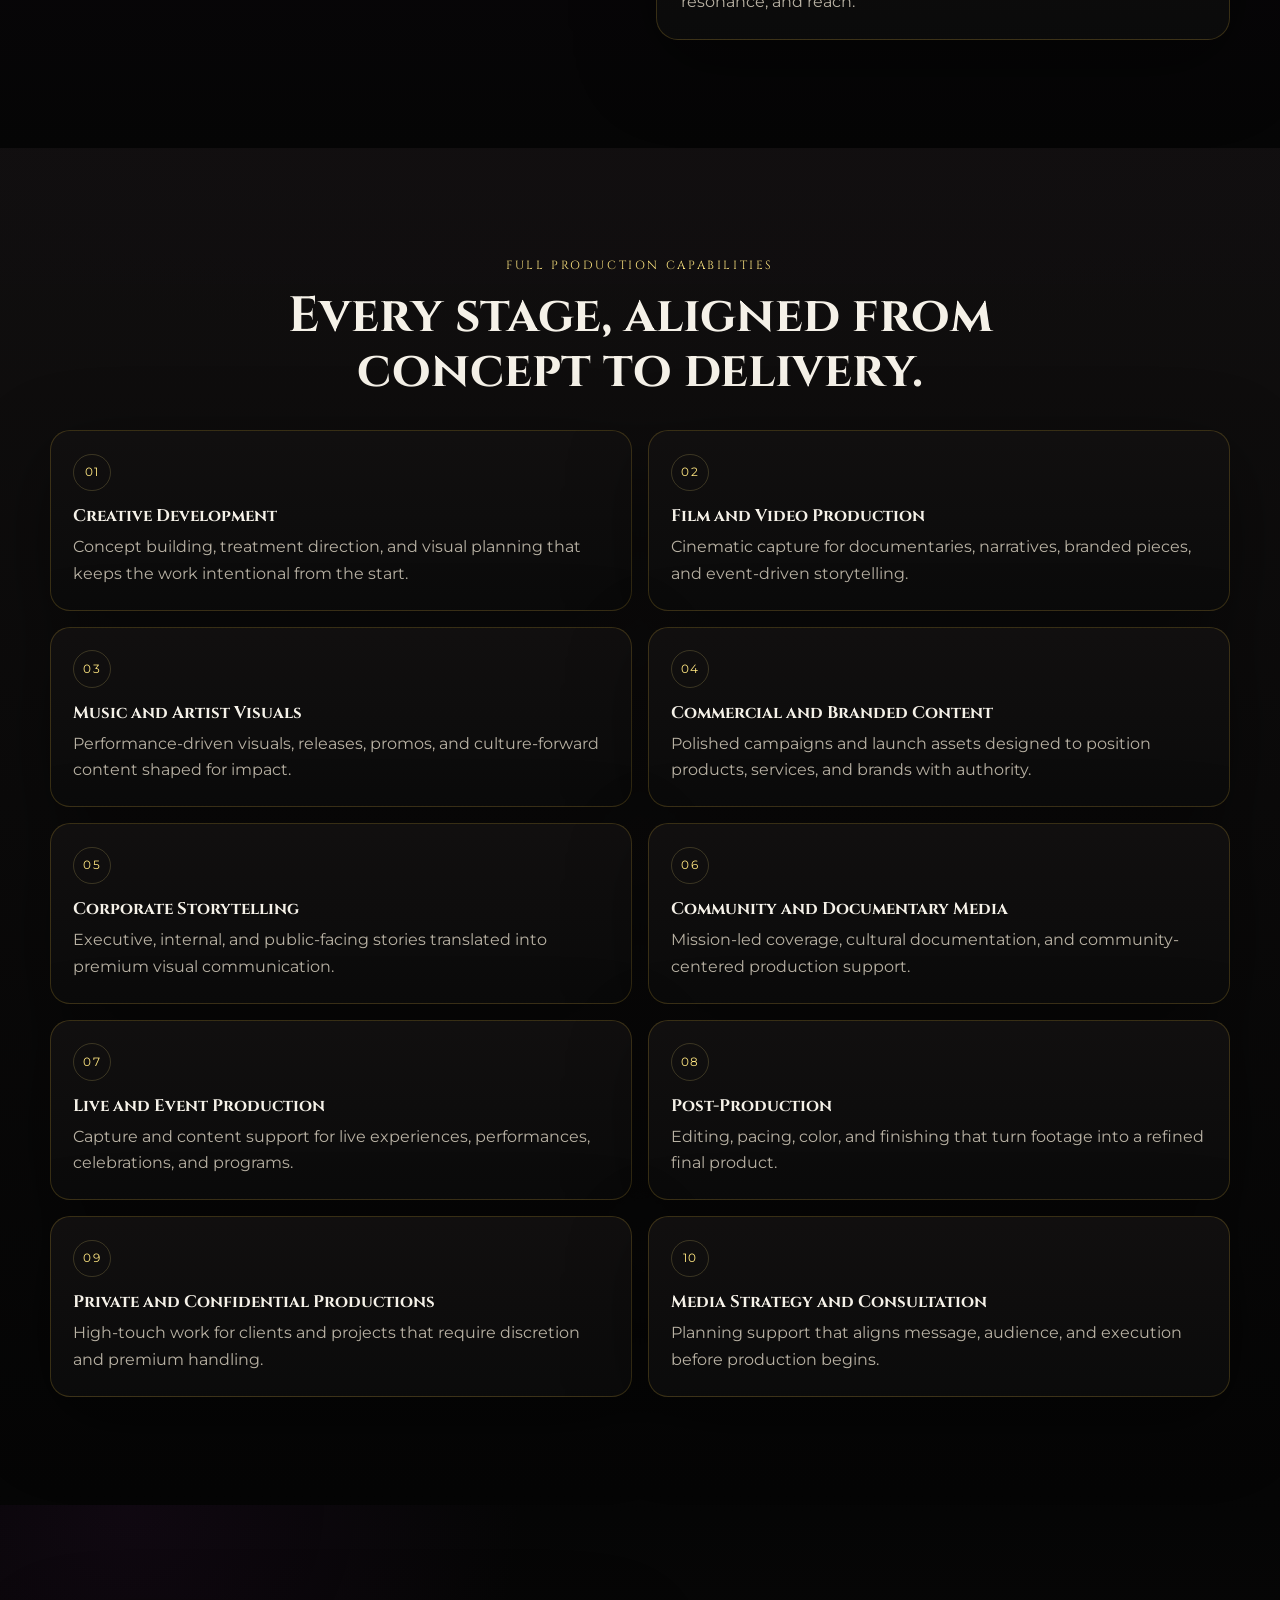
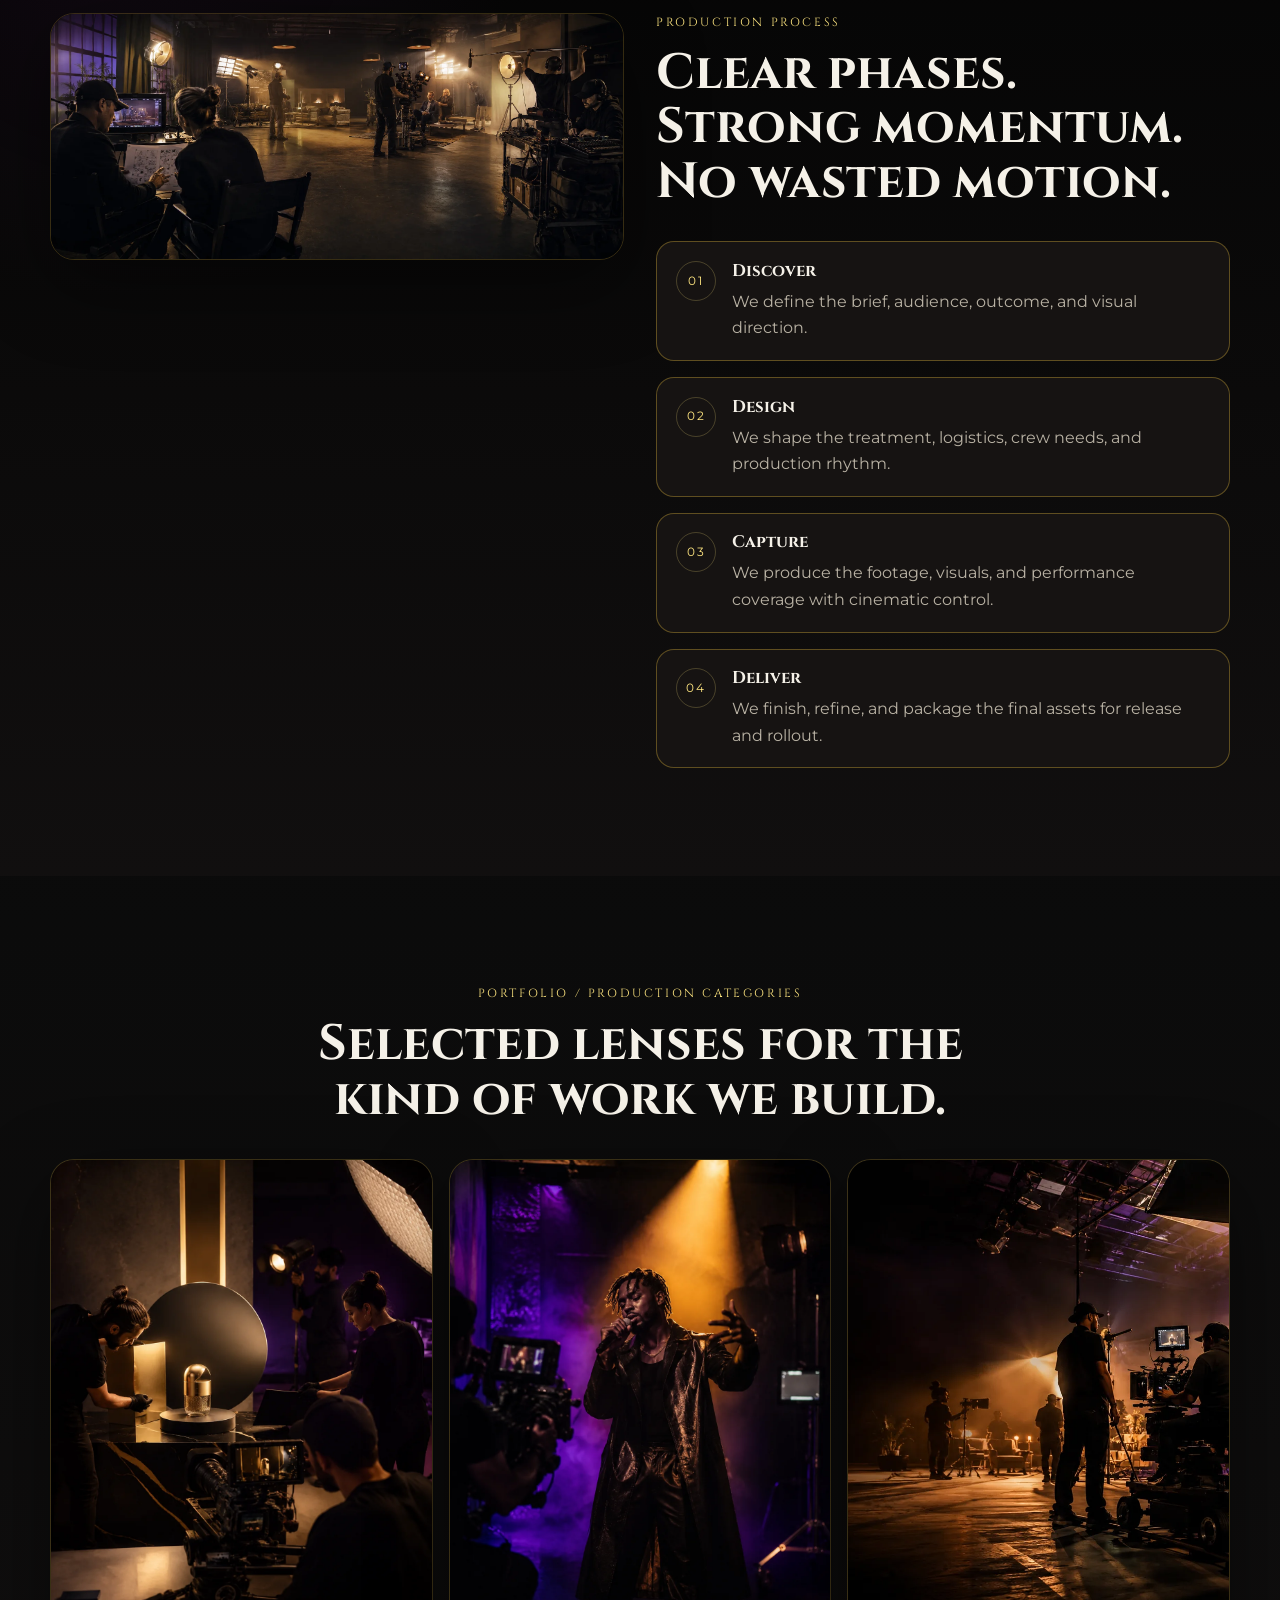
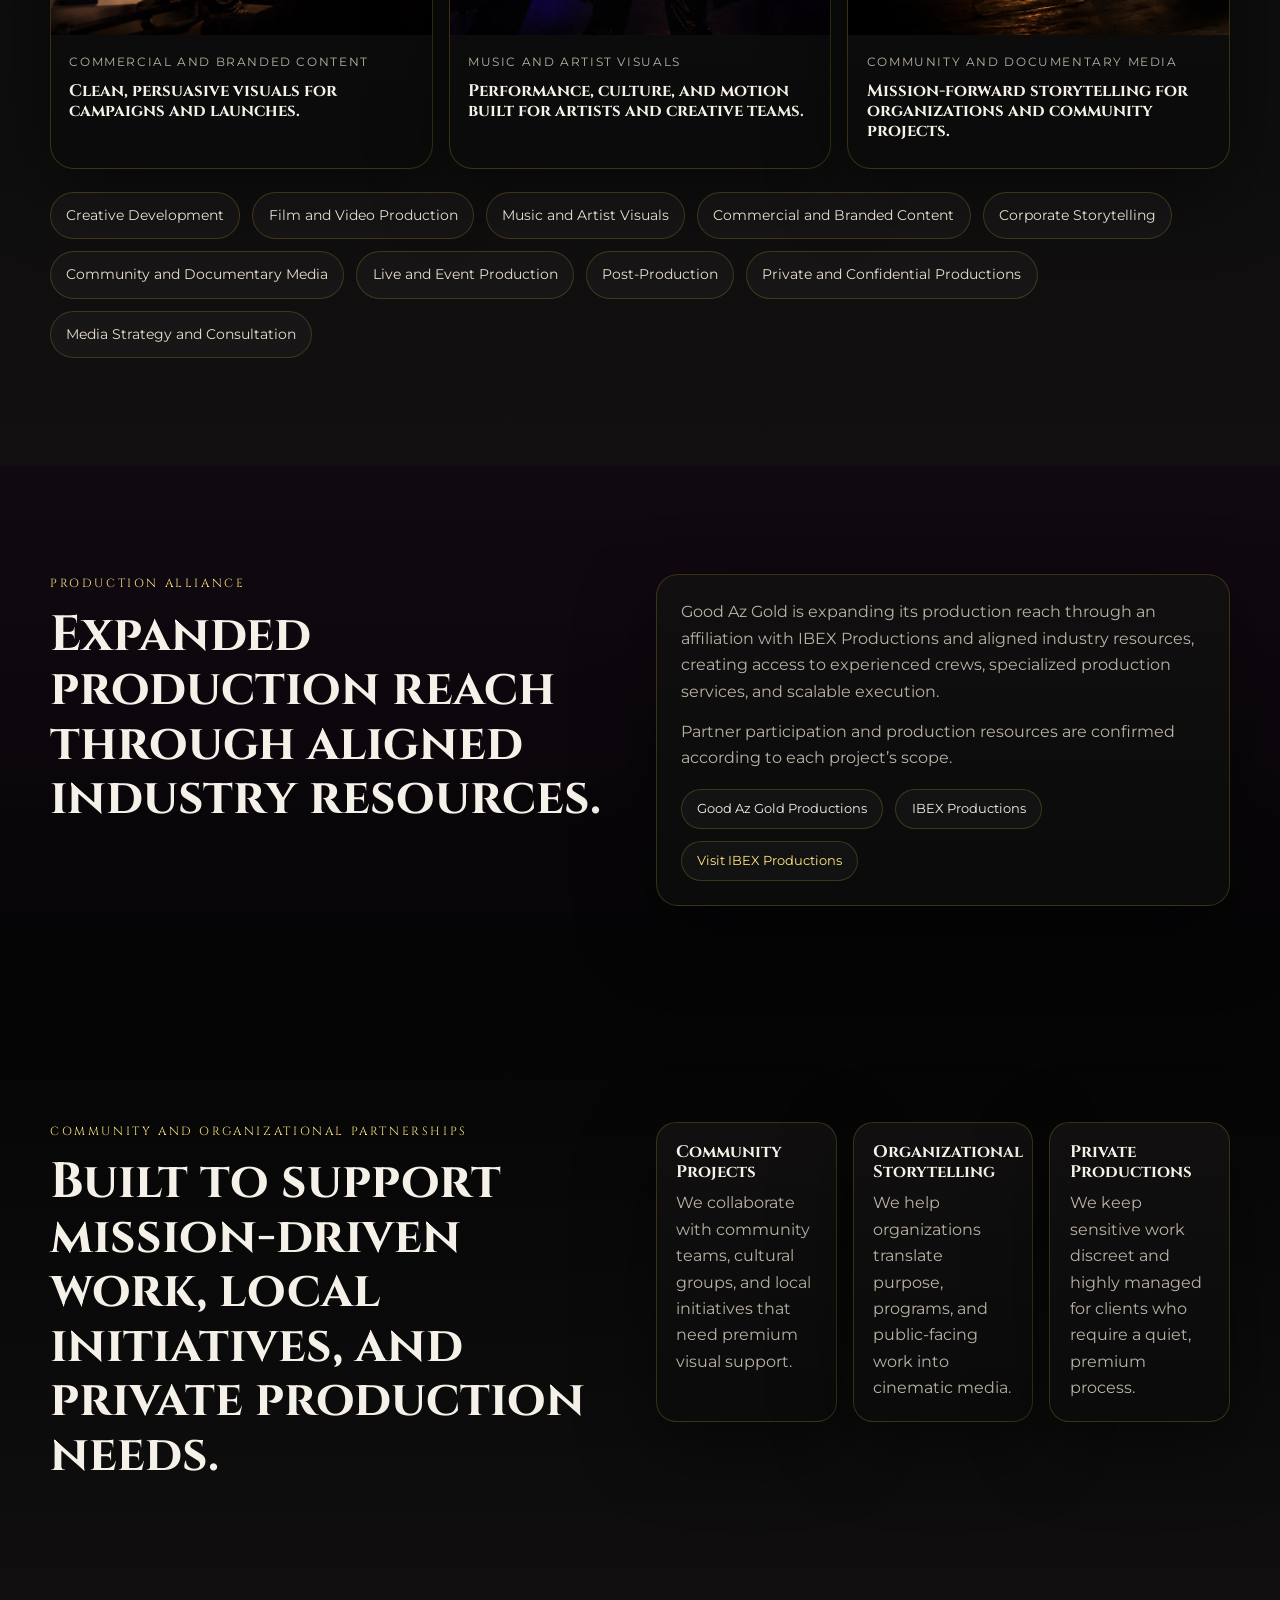
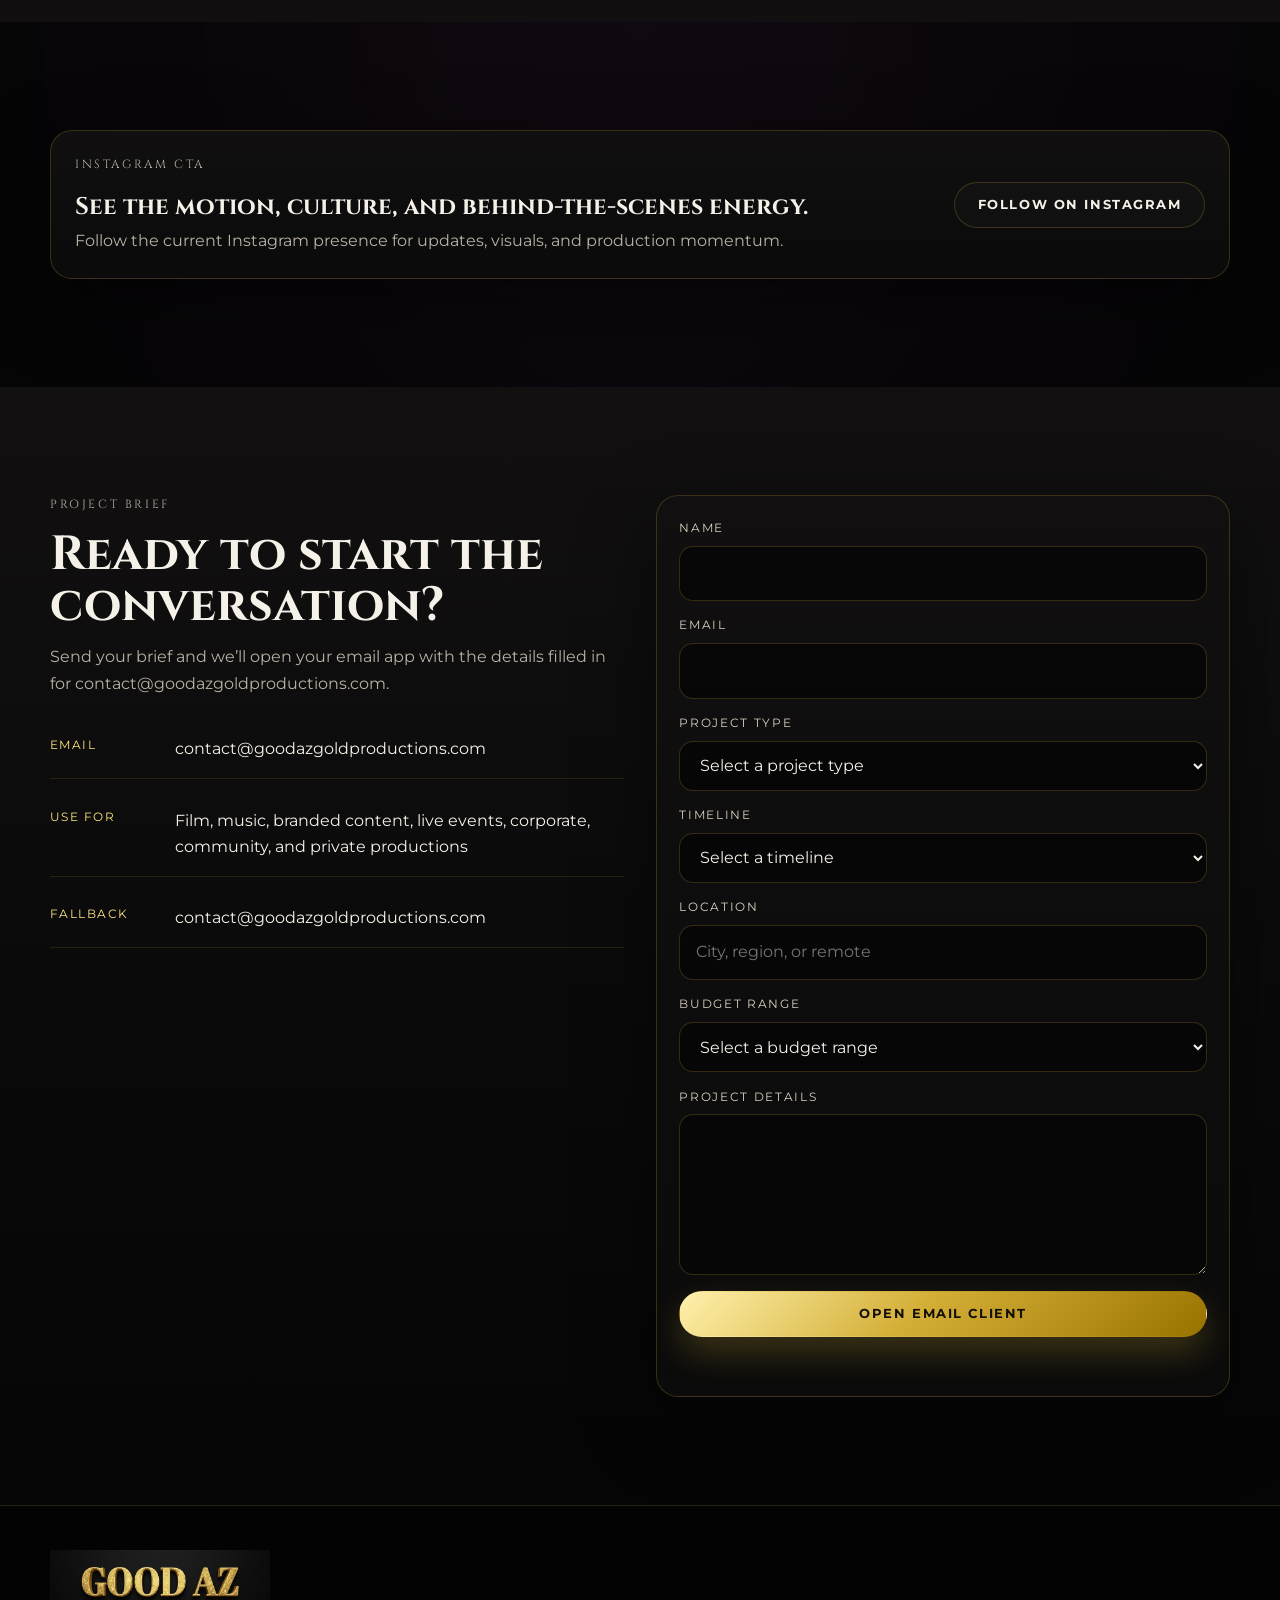
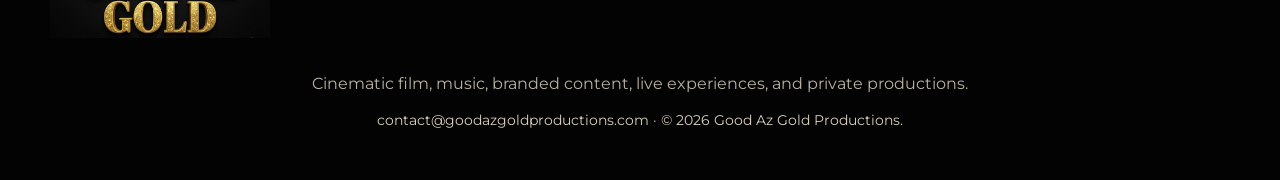
==== commit ea86d93d: "clean up changes" ====
--- a/index.html
+++ b/index.html
@@ -3,207 +3,295 @@
 <head>
 <meta charset="UTF-8">
 <meta name="viewport" content="width=device-width, initial-scale=1.0">
-<title>Good Az Gold — Media Production &amp; Consulting</title>
-<meta name="description" content="Good Az Gold is a media production consulting company offering visual strategy consultations, community partnerships, and private productions.">
+<title>Good Az Gold Productions — Cinematic Film, Music &amp; Branded Content</title>
+<meta name="description" content="Good Az Gold Productions creates cinematic film, music, branded content, live experiences, and private productions with strategy from the first frame.">
+<meta property="og:title" content="Good Az Gold Productions">
+<meta property="og:description" content="Cinematic film, music, branded content, live experiences, and private productions built with strategy from the first frame.">
+<meta property="og:type" content="website">
+<meta property="og:image" content="assets/social/gag-og-card.png">
+<meta property="og:image:alt" content="Good Az Gold Productions social card">
+<meta property="og:site_name" content="Good Az Gold Productions">
+<meta name="twitter:card" content="summary_large_image">
+<meta name="twitter:title" content="Good Az Gold Productions">
+<meta name="twitter:description" content="Cinematic film, music, branded content, live experiences, and private productions built with strategy from the first frame.">
+<meta name="twitter:image" content="assets/social/gag-og-card.png">
+<meta name="twitter:image:alt" content="Good Az Gold Productions social card">
 <link rel="preconnect" href="https://fonts.googleapis.com">
 <link rel="preconnect" href="https://fonts.gstatic.com" crossorigin>
 <link href="https://fonts.googleapis.com/css2?family=Cinzel:wght@600;700;900&family=Montserrat:wght@300;400;500;600;700&display=swap" rel="stylesheet">
+<link rel="preload" as="image" href="assets/images/hero-production-set.webp">
 <link rel="icon" type="image/png" href="assets/logo/symbol/gsa_logo.png">
 <link rel="stylesheet" href="css/style.css">
 </head>
 <body>
 
-<div class="bg-noise"></div>
-
-<!-- ===== NAV ===== -->
+<div class="bg-noise" aria-hidden="true"></div>
+<div class="brand-watermark" aria-hidden="true" data-parallax="0.06">GOOD AZ GOLD</div>
+
 <header class="site-header" id="siteHeader">
-  <nav class="nav container">
-    <a href="#home" class="logo">
-      <img src="assets/logo/symbol/gsa_logo.png" alt="Good Az Gold" class="logo-symbol">
+  <nav class="nav container" aria-label="Primary">
+    <a href="#home" class="logo" aria-label="Good Az Gold Productions home">
+      <img src="assets/logo/symbol/gsa_logo.png" alt="Good Az Gold symbol" class="logo-symbol" width="1454" height="720">
+      <span class="logo-text">Good Az Gold</span>
     </a>
-    <button class="nav-toggle" id="navToggle" aria-label="Toggle navigation" aria-expanded="false">
+    <button class="nav-toggle" id="navToggle" aria-label="Toggle navigation" aria-controls="navLinks" aria-expanded="false">
       <span></span><span></span><span></span>
     </button>
     <ul class="nav-links" id="navLinks">
-      <li><a href="#home">Home</a></li>
-      <li><a href="#about">About</a></li>
-      <li><a href="#services">Services</a></li>
-      <li><a href="#portfolio">Portfolio</a></li>
-      <li><a href="#community">Community</a></li>
-      <li><a href="#social">Social</a></li>
+      <li><a href="#home" class="nav-link">Home</a></li>
+      <li><a href="#positioning" class="nav-link">Positioning</a></li>
+      <li><a href="#capabilities" class="nav-link">Capabilities</a></li>
+      <li><a href="#process" class="nav-link">Process</a></li>
+      <li><a href="#portfolio" class="nav-link">Portfolio</a></li>
+      <li><a href="#alliances" class="nav-link">Alliance</a></li>
       <li><a href="#contact" class="btn-nav">Get In Touch</a></li>
     </ul>
   </nav>
 </header>
 
 <main>
-
-  <!-- ===== HERO ===== -->
-  <section id="home" class="hero">
-    <div class="hero-glow"></div>
-    <div class="hero-wallpaper" aria-hidden="true">
-      <img src="assets/logo/symbol/symbol-wallpaper.svg" alt="">
-    </div>
-    <div class="container hero-inner">
-      <p class="eyebrow reveal">Media Production &amp; Visual Strategy Consultants</p>
-      <h1 class="hero-title reveal">
-        <span class="gold-text-gradient">Elevate Your Story.</span><br>
-        Produce It Golden.
-      </h1>
-      <p class="hero-sub reveal">
-        Good Az Gold partners with brands, organizations, and communities to craft premium
-        visual media — from strategic consultation to full-scale private production.
-      </p>
-      <div class="hero-actions reveal">
-        <a href="#contact" class="btn btn-primary">Start a Project</a>
-        <a href="#services" class="btn btn-ghost">Explore Services</a>
-      </div>
-    </div>
-    <div class="scroll-cue" aria-hidden="true"><span></span></div>
-  </section>
-
-  <!-- ===== ABOUT ===== -->
-  <section id="about" class="about">
-    <div class="container about-grid">
-      <div class="about-copy reveal">
-        <p class="section-tag">Who We Are</p>
-        <h2>Premium media consulting, <span class="gold-text-gradient">built on trust.</span></h2>
-        <p>
-          Good Az Gold is a media production consulting company dedicated to helping clients tell
-          sharper, more compelling visual stories. We provide media consultations with hands-on
-          visual assistance, guiding brands and organizations through every stage of production —
-          from concept to final cut.
+  <section id="home" class="hero section-hero">
+    <div class="hero-overlay" aria-hidden="true"></div>
+    <div class="container hero-grid">
+      <div class="hero-copy">
+        <p class="eyebrow reveal">Good Az Gold Productions</p>
+        <h1 class="hero-title reveal">
+          <span class="hero-line">WE DON’T JUST CAPTURE THE MOMENT.</span>
+          <span class="hero-line hero-line-accent">WE CREATE THE IMPACT.</span>
+        </h1>
+        <p class="hero-sub reveal">
+          Good Az Gold turns ambitious ideas into cinematic film, music, branded content, live experiences, and private productions—built with strategy from the first frame.
         </p>
-        <p>
-          Beyond individual projects, we build lasting partnerships with organizations on
-          community-driven initiatives, while also delivering discreet, high-touch private
-          productions for clients who need premium results without the noise.
-        </p>
-        <div class="about-stats">
-          <div class="stat">
-            <span class="stat-num gold-text-gradient">360°</span>
-            <span class="stat-label">Visual Consulting</span>
+        <div class="hero-actions reveal">
+          <a href="#contact" class="btn btn-primary">Start a Project</a>
+          <a href="#portfolio" class="btn btn-ghost">View Production Categories</a>
+        </div>
+        <ul class="hero-points reveal" aria-label="Core value statements">
+          <li>Strategy-led creative development</li>
+          <li>Motion-driven visual production across formats</li>
+          <li>Confidential support for private and sensitive projects</li>
+        </ul>
+      </div>
+
+      <div class="hero-media reveal">
+        <figure class="media-frame">
+          <img
+            src="assets/images/hero-production-set.webp"
+            alt="Cinematic production set with lights, camera, and crew equipment"
+            width="1122"
+            height="1402"
+            fetchpriority="high"
+            decoding="async">
+        </figure>
+        <div class="hero-panel" data-parallax="0.03">
+          <p class="hero-panel-label">Cinematic production</p>
+          <p class="hero-panel-copy">Premium execution for film, music, branded content, live events, corporate storytelling, and community work.</p>
+        </div>
+      </div>
+    </div>
+  </section>
+
+  <section id="positioning" class="positioning section">
+    <div class="container positioning-grid">
+      <div class="section-heading reveal">
+        <p class="section-tag">Positioning</p>
+        <h2>Premium production with cultural fluency and a cinematic edge.</h2>
+      </div>
+      <div class="statement-card reveal">
+        <p class="statement-copy">“WE DON’T JUST CAPTURE THE MOMENT. WE CREATE THE IMPACT.”</p>
+        <p class="statement-support">Good Az Gold blends visual strategy, motion, and precise production discipline to help every project land with clarity, resonance, and reach.</p>
+      </div>
+    </div>
+  </section>
+
+  <section id="capabilities" class="capabilities section">
+    <div class="container">
+      <div class="section-heading center reveal">
+        <p class="section-tag">Full Production Capabilities</p>
+        <h2>Every stage, aligned from concept to delivery.</h2>
+      </div>
+      <div class="capability-grid">
+        <article class="capability-card reveal"><span>01</span><h3>Creative Development</h3><p>Concept building, treatment direction, and visual planning that keeps the work intentional from the start.</p></article>
+        <article class="capability-card reveal"><span>02</span><h3>Film and Video Production</h3><p>Cinematic capture for documentaries, narratives, branded pieces, and event-driven storytelling.</p></article>
+        <article class="capability-card reveal"><span>03</span><h3>Music and Artist Visuals</h3><p>Performance-driven visuals, releases, promos, and culture-forward content shaped for impact.</p></article>
+        <article class="capability-card reveal"><span>04</span><h3>Commercial and Branded Content</h3><p>Polished campaigns and launch assets designed to position products, services, and brands with authority.</p></article>
+        <article class="capability-card reveal"><span>05</span><h3>Corporate Storytelling</h3><p>Executive, internal, and public-facing stories translated into premium visual communication.</p></article>
+        <article class="capability-card reveal"><span>06</span><h3>Community and Documentary Media</h3><p>Mission-led coverage, cultural documentation, and community-centered production support.</p></article>
+        <article class="capability-card reveal"><span>07</span><h3>Live and Event Production</h3><p>Capture and content support for live experiences, performances, celebrations, and programs.</p></article>
+        <article class="capability-card reveal"><span>08</span><h3>Post-Production</h3><p>Editing, pacing, color, and finishing that turn footage into a refined final product.</p></article>
+        <article class="capability-card reveal"><span>09</span><h3>Private and Confidential Productions</h3><p>High-touch work for clients and projects that require discretion and premium handling.</p></article>
+        <article class="capability-card reveal"><span>10</span><h3>Media Strategy and Consultation</h3><p>Planning support that aligns message, audience, and execution before production begins.</p></article>
+      </div>
+    </div>
+  </section>
+
+  <section id="process" class="process section">
+    <div class="container process-grid">
+      <div class="process-visual reveal">
+        <figure class="process-image">
+          <img
+            src="assets/images/production-process-wide.webp"
+            alt="Wide production scene showing crew, equipment, and set workflow"
+            width="1915"
+            height="821"
+            loading="lazy"
+            decoding="async">
+        </figure>
+      </div>
+      <div class="process-copy">
+        <div class="section-heading reveal">
+          <p class="section-tag">Production Process</p>
+          <h2>Clear phases. Strong momentum. No wasted motion.</h2>
+        </div>
+        <div class="process-steps">
+          <article class="process-step reveal" data-step>
+            <span class="process-step-number">01</span>
+            <div>
+              <h3>Discover</h3>
+              <p>We define the brief, audience, outcome, and visual direction.</p>
+            </div>
+          </article>
+          <article class="process-step reveal" data-step>
+            <span class="process-step-number">02</span>
+            <div>
+              <h3>Design</h3>
+              <p>We shape the treatment, logistics, crew needs, and production rhythm.</p>
+            </div>
+          </article>
+          <article class="process-step reveal" data-step>
+            <span class="process-step-number">03</span>
+            <div>
+              <h3>Capture</h3>
+              <p>We produce the footage, visuals, and performance coverage with cinematic control.</p>
+            </div>
+          </article>
+          <article class="process-step reveal" data-step>
+            <span class="process-step-number">04</span>
+            <div>
+              <h3>Deliver</h3>
+              <p>We finish, refine, and package the final assets for release and rollout.</p>
+            </div>
+          </article>
+        </div>
+      </div>
+    </div>
+  </section>
+
+  <section id="portfolio" class="portfolio section">
+    <div class="container">
+      <div class="section-heading center reveal">
+        <p class="section-tag">Portfolio / Production Categories</p>
+        <h2>Selected lenses for the kind of work we build.</h2>
+      </div>
+      <div class="portfolio-grid">
+        <article class="portfolio-card reveal">
+          <figure class="portfolio-media">
+            <img src="assets/images/brand-commercial.webp" alt="Commercial production setup for branded content" width="1122" height="1402" loading="lazy" decoding="async">
+          </figure>
+          <div class="portfolio-copy">
+            <p class="portfolio-kicker">Commercial and branded content</p>
+            <h3>Clean, persuasive visuals for campaigns and launches.</h3>
           </div>
-          <div class="stat">
-            <span class="stat-num gold-text-gradient">1:1</span>
-            <span class="stat-label">Community Partnerships</span>
+        </article>
+        <article class="portfolio-card reveal">
+          <figure class="portfolio-media">
+            <img src="assets/images/music-performance.webp" alt="Live music performance captured with stage lighting" width="1122" height="1402" loading="lazy" decoding="async">
+          </figure>
+          <div class="portfolio-copy">
+            <p class="portfolio-kicker">Music and artist visuals</p>
+            <h3>Performance, culture, and motion built for artists and creative teams.</h3>
           </div>
-          <div class="stat">
-            <span class="stat-num gold-text-gradient">100%</span>
-            <span class="stat-label">Private &amp; Confidential</span>
+        </article>
+        <article class="portfolio-card reveal">
+          <figure class="portfolio-media">
+            <img src="assets/images/community-documentary.webp" alt="Documentary-style community production scene" width="1122" height="1402" loading="lazy" decoding="async">
+          </figure>
+          <div class="portfolio-copy">
+            <p class="portfolio-kicker">Community and documentary media</p>
+            <h3>Mission-forward storytelling for organizations and community projects.</h3>
           </div>
-        </div>
-      </div>
-      <div class="about-visual reveal" aria-hidden="true">
-        <div class="frame-card">
-          <div class="frame-shine"></div>
-          <img src="assets/logo/symbol/gsa_logo.png" alt="" class="frame-monogram-img">
-        </div>
-      </div>
-    </div>
-  </section>
-
-  <!-- ===== SERVICES ===== -->
-  <section id="services" class="services">
-    <div class="container">
-      <p class="section-tag center reveal">What We Offer</p>
-      <h2 class="section-title center reveal">Our <span class="gold-text-gradient">Services</span></h2>
-      <div class="cards-grid">
-        <article class="card reveal">
-          <div class="card-icon" aria-hidden="true">
-            <svg viewBox="0 0 48 48"><path d="M24 4 L44 14 V34 L24 44 L4 34 V14 Z" fill="none" stroke="url(#g1)" stroke-width="2"/><circle cx="24" cy="24" r="9" fill="none" stroke="url(#g1)" stroke-width="2"/><defs><linearGradient id="g1" x1="0" x2="1" y1="0" y2="1"><stop offset="0%" stop-color="#FFE680"/><stop offset="100%" stop-color="#997300"/></linearGradient></defs></svg>
-          </div>
-          <h3>Media Consultation &amp; Visual Strategy</h3>
-          <p>
-            One-on-one guidance to sharpen your visual direction — from brand aesthetics and
-            shot planning to full campaign strategy, delivered with hands-on assistance at
-            every step.
-          </p>
-        </article>
-        <article class="card reveal">
-          <div class="card-icon" aria-hidden="true">
-            <svg viewBox="0 0 48 48"><circle cx="16" cy="18" r="7" fill="none" stroke="url(#g2)" stroke-width="2"/><circle cx="32" cy="18" r="7" fill="none" stroke="url(#g2)" stroke-width="2"/><path d="M4 40c0-8 8-12 12-12s12 4 12 12M20 40c0-8 8-12 12-12s12 4 12 12" fill="none" stroke="url(#g2)" stroke-width="2"/><defs><linearGradient id="g2" x1="0" x2="1" y1="0" y2="1"><stop offset="0%" stop-color="#FFE680"/><stop offset="100%" stop-color="#997300"/></linearGradient></defs></svg>
-          </div>
-          <h3>Community &amp; Organization Partnerships</h3>
-          <p>
-            We collaborate directly with organizations on community projects — bringing
-            production expertise and creative resources to initiatives that matter beyond
-            the bottom line.
-          </p>
-        </article>
-        <article class="card reveal">
-          <div class="card-icon" aria-hidden="true">
-            <svg viewBox="0 0 48 48"><rect x="6" y="10" width="28" height="20" rx="3" fill="none" stroke="url(#g3)" stroke-width="2"/><path d="M34 18l8-5v18l-8-5z" fill="none" stroke="url(#g3)" stroke-width="2"/><defs><linearGradient id="g3" x1="0" x2="1" y1="0" y2="1"><stop offset="0%" stop-color="#FFE680"/><stop offset="100%" stop-color="#997300"/></linearGradient></defs></svg>
-          </div>
+        </article>
+      </div>
+      <ul class="category-cloud reveal" aria-label="Production categories">
+        <li>Creative Development</li>
+        <li>Film and Video Production</li>
+        <li>Music and Artist Visuals</li>
+        <li>Commercial and Branded Content</li>
+        <li>Corporate Storytelling</li>
+        <li>Community and Documentary Media</li>
+        <li>Live and Event Production</li>
+        <li>Post-Production</li>
+        <li>Private and Confidential Productions</li>
+        <li>Media Strategy and Consultation</li>
+      </ul>
+    </div>
+  </section>
+
+  <section id="alliances" class="alliances section">
+    <div class="container alliance-grid">
+      <div class="section-heading reveal">
+        <p class="section-tag">Production Alliance</p>
+        <h2>Expanded production reach through aligned industry resources.</h2>
+      </div>
+      <div class="alliance-card reveal">
+        <p>Good Az Gold is expanding its production reach through an affiliation with IBEX Productions and aligned industry resources, creating access to experienced crews, specialized production services, and scalable execution.</p>
+        <p class="alliance-note">Partner participation and production resources are confirmed according to each project’s scope.</p>
+        <div class="alliance-links">
+          <span>Good Az Gold Productions</span>
+          <span>IBEX Productions</span>
+          <a href="https://www.ibexproductions.com/" target="_blank" rel="noopener noreferrer">Visit IBEX Productions</a>
+        </div>
+      </div>
+    </div>
+  </section>
+
+  <section id="partnerships" class="partnerships section">
+    <div class="container partnerships-grid">
+      <div class="section-heading reveal">
+        <p class="section-tag">Community and Organizational Partnerships</p>
+        <h2>Built to support mission-driven work, local initiatives, and private production needs.</h2>
+      </div>
+      <div class="partnership-cards">
+        <article class="partnership-card reveal">
+          <h3>Community Projects</h3>
+          <p>We collaborate with community teams, cultural groups, and local initiatives that need premium visual support.</p>
+        </article>
+        <article class="partnership-card reveal">
+          <h3>Organizational Storytelling</h3>
+          <p>We help organizations translate purpose, programs, and public-facing work into cinematic media.</p>
+        </article>
+        <article class="partnership-card reveal">
           <h3>Private Productions</h3>
-          <p>
-            Full-scale, confidential production services for clients who need premium video
-            and visual assets handled discreetly, start to finish.
-          </p>
-        </article>
-      </div>
-    </div>
-  </section>
-
-  <!-- ===== PORTFOLIO ===== -->
-  <section id="portfolio" class="portfolio">
-    <div class="container">
-      <p class="section-tag center reveal">Selected Work</p>
-      <h2 class="section-title center reveal">Our <span class="gold-text-gradient">Portfolio</span></h2>
-      <p class="section-sub center reveal">A showcase of consultations, partnerships, and private productions. Reel and case studies coming soon.</p>
-      <div class="portfolio-grid">
-        <div class="portfolio-tile reveal"><span>Brand Visual Strategy</span></div>
-        <div class="portfolio-tile reveal"><span>Community Campaign</span></div>
-        <div class="portfolio-tile reveal"><span>Private Production</span></div>
-        <div class="portfolio-tile reveal"><span>Event Coverage</span></div>
-        <div class="portfolio-tile reveal"><span>Partnership Feature</span></div>
-        <div class="portfolio-tile reveal"><span>Consultation Case Study</span></div>
-      </div>
-    </div>
-  </section>
-
-  <!-- ===== COMMUNITY / PURPLE ACCENT ===== -->
-  <section id="community" class="community">
-    <div class="container community-inner">
-      <p class="section-tag light reveal">Giving Back</p>
-      <h2 class="community-title reveal">Partnering on <span class="gold-text-gradient">Community Projects</span></h2>
-      <p class="community-copy reveal">
-        We believe premium production shouldn't be reserved for private clients alone. Good Az Gold
-        actively partners with organizations to elevate community initiatives — donating strategy,
-        crew time, and creative direction to projects that build up the people around us.
-      </p>
-      <a href="#contact" class="btn btn-outline reveal">Propose a Partnership</a>
-    </div>
-  </section>
-
-  <!-- ===== SOCIAL ===== -->
-  <section id="social" class="social">
-    <div class="container">
-      <p class="section-tag center reveal">Stay Connected</p>
-      <h2 class="section-title center reveal">Follow Our <span class="gold-text-gradient">Journey</span></h2>
-      <div class="social-embed reveal">
-        <blockquote class="instagram-media" data-instgrm-permalink="https://www.instagram.com/goodasgoldsports/?utm_source=ig_embed&amp;utm_campaign=loading" data-instgrm-version="14" style=" background:#FFF; border:0; border-radius:3px; box-shadow:0 0 1px 0 rgba(0,0,0,0.5),0 1px 10px 0 rgba(0,0,0,0.15); margin: 1px; max-width:540px; min-width:326px; padding:0; width:99.375%; width:-webkit-calc(100% - 2px); width:calc(100% - 2px);"><div style="padding:16px;"> <a href="https://www.instagram.com/goodasgoldsports/?utm_source=ig_embed&amp;utm_campaign=loading" style=" background:#FFFFFF; line-height:0; padding:0 0; text-align:center; text-decoration:none; width:100%;" target="_blank" rel="noopener noreferrer"> <div style=" display: flex; flex-direction: row; align-items: center;"> <div style="background-color: #F4F4F4; border-radius: 50%; flex-grow: 0; height: 40px; margin-right: 14px; width: 40px;"></div> <div style="display: flex; flex-direction: column; flex-grow: 1; justify-content: center;"> <div style=" background-color: #F4F4F4; border-radius: 4px; flex-grow: 0; height: 14px; margin-bottom: 6px; width: 100px;"></div> <div style=" background-color: #F4F4F4; border-radius: 4px; flex-grow: 0; height: 14px; width: 60px;"></div></div></div><div style="padding: 19% 0;"></div> <div style="display:block; height:50px; margin:0 auto 12px; width:50px;"><svg width="50px" height="50px" viewBox="0 0 60 60" version="1.1" xmlns="https://www.w3.org/2000/svg" xmlns:xlink="https://www.w3.org/1999/xlink"><g stroke="none" stroke-width="1" fill="none" fill-rule="evenodd"><g transform="translate(-511.000000, -20.000000)" fill="#000000"><g><path d="M556.869,30.41 C554.814,30.41 553.148,32.076 553.148,34.131 C553.148,36.186 554.814,37.852 556.869,37.852 C558.924,37.852 560.59,36.186 560.59,34.131 C560.59,32.076 558.924,30.41 556.869,30.41 M541,60.657 C535.114,60.657 530.342,55.887 530.342,50 C530.342,44.114 535.114,39.342 541,39.342 C546.887,39.342 551.658,44.114 551.658,50 C551.658,55.887 546.887,60.657 541,60.657 M541,33.886 C532.1,33.886 524.886,41.1 524.886,50 C524.886,58.899 532.1,66.113 541,66.113 C549.9,66.113 557.115,58.899 557.115,50 C557.115,41.1 549.9,33.886 541,33.886 M565.378,62.101 C565.244,65.022 564.756,66.606 564.346,67.663 C563.803,69.06 563.154,70.057 562.106,71.106 C561.058,72.155 560.06,72.803 558.662,73.347 C557.607,73.757 556.021,74.244 553.102,74.378 C549.944,74.521 548.997,74.552 541,74.552 C533.003,74.552 532.056,74.521 528.898,74.378 C525.979,74.244 524.393,73.757 523.338,73.347 C521.94,72.803 520.942,72.155 519.894,71.106 C518.846,70.057 518.197,69.06 517.654,67.663 C517.244,66.606 516.755,65.022 516.623,62.101 C516.479,58.943 516.448,57.996 516.448,50 C516.448,42.003 516.479,41.056 516.623,37.899 C516.755,34.978 517.244,33.391 517.654,32.338 C518.197,30.938 518.846,29.942 519.894,28.894 C520.942,27.846 521.94,27.196 523.338,26.654 C524.393,26.244 525.979,25.756 528.898,25.623 C532.057,25.479 533.004,25.448 541,25.448 C548.997,25.448 549.943,25.479 553.102,25.623 C556.021,25.756 557.607,26.244 558.662,26.654 C560.06,27.196 561.058,27.846 562.106,28.894 C563.154,29.942 563.803,30.938 564.346,32.338 C564.756,33.391 565.244,34.978 565.378,37.899 C565.522,41.056 565.552,42.003 565.552,50 C565.552,57.996 565.522,58.943 565.378,62.101 M570.82,37.631 C570.674,34.438 570.167,32.258 569.425,30.349 C568.659,28.377 567.633,26.702 565.965,25.035 C564.297,23.368 562.623,22.342 560.652,21.575 C558.743,20.834 556.562,20.326 553.369,20.18 C550.169,20.033 549.148,20 541,20 C532.853,20 531.831,20.033 528.631,20.18 C525.438,20.326 523.257,20.834 521.349,21.575 C519.376,22.342 517.703,23.368 516.035,25.035 C514.368,26.702 513.342,28.377 512.574,30.349 C511.834,32.258 511.326,34.438 511.181,37.631 C511.035,40.831 511,41.851 511,50 C511,58.147 511.035,59.17 511.181,62.369 C511.326,65.562 511.834,67.743 512.574,69.651 C513.342,71.625 514.368,73.296 516.035,74.965 C517.703,76.634 519.376,77.658 521.349,78.425 C523.257,79.167 525.438,79.673 528.631,79.82 C531.831,79.965 532.853,80.001 541,80.001 C549.148,80.001 550.169,79.965 553.369,79.82 C556.562,79.673 558.743,79.167 560.652,78.425 C562.623,77.658 564.297,76.634 565.965,74.965 C567.633,73.296 568.659,71.625 569.425,69.651 C570.167,67.743 570.674,65.562 570.82,62.369 C570.966,59.17 571,58.147 571,50 C571,41.851 570.966,40.831 570.82,37.631"></path></g></g></g></svg></div><div style="padding-top: 8px;"> <div style=" color:#3897f0; font-family:Arial,sans-serif; font-size:14px; font-style:normal; font-weight:550; line-height:18px;">View this profile on Instagram</div></div><div style="padding: 12.5% 0;"></div> <div style="display: flex; flex-direction: row; margin-bottom: 14px; align-items: center;"><div> <div style="background-color: #F4F4F4; border-radius: 50%; height: 12.5px; width: 12.5px; transform: translateX(0px) translateY(7px);"></div> <div style="background-color: #F4F4F4; height: 12.5px; transform: rotate(-45deg) translateX(3px) translateY(1px); width: 12.5px; flex-grow: 0; margin-right: 14px; margin-left: 2px;"></div> <div style="background-color: #F4F4F4; border-radius: 50%; height: 12.5px; width: 12.5px; transform: translateX(9px) translateY(-18px);"></div></div><div style="margin-left: 8px;"> <div style=" background-color: #F4F4F4; border-radius: 50%; flex-grow: 0; height: 20px; width: 20px;"></div> <div style=" width: 0; height: 0; border-top: 2px solid transparent; border-left: 6px solid #f4f4f4; border-bottom: 2px solid transparent; transform: translateX(16px) translateY(-4px) rotate(30deg)"></div></div><div style="margin-left: auto;"> <div style=" width: 0px; border-top: 8px solid #F4F4F4; border-right: 8px solid transparent; transform: translateY(16px);"></div> <div style=" background-color: #F4F4F4; flex-grow: 0; height: 12px; width: 16px; transform: translateY(-4px);"></div> <div style=" width: 0; height: 0; border-top: 8px solid #F4F4F4; border-left: 8px solid transparent; transform: translateY(-4px) translateX(8px);"></div></div></div> <div style="display: flex; flex-direction: column; flex-grow: 1; justify-content: center; margin-bottom: 24px;"> <div style=" background-color: #F4F4F4; border-radius: 4px; flex-grow: 0; height: 14px; margin-bottom: 6px; width: 224px;"></div> <div style=" background-color: #F4F4F4; border-radius: 4px; flex-grow: 0; height: 14px; width: 144px;"></div></div></a><p style=" color:#c9c8cd; font-family:Arial,sans-serif; font-size:14px; line-height:17px; margin-bottom:0; margin-top:8px; overflow:hidden; padding:8px 0 7px; text-align:center; text-overflow:ellipsis; white-space:nowrap;"><a href="https://www.instagram.com/goodasgoldsports/?utm_source=ig_embed&amp;utm_campaign=loading" style=" color:#c9c8cd; font-family:Arial,sans-serif; font-size:14px; font-style:normal; font-weight:normal; line-height:17px;" target="_blank" rel="noopener noreferrer">Good As Gold</a> (@<a href="https://www.instagram.com/goodasgoldsports/?utm_source=ig_embed&amp;utm_campaign=loading" style=" color:#c9c8cd; font-family:Arial,sans-serif; font-size:14px; font-style:normal; font-weight:normal; line-height:17px;" target="_blank" rel="noopener noreferrer">goodasgoldsports</a>) • Instagram photos and videos</p></div></blockquote>
-      </div>
-    </div>
-  </section>
-
-  <!-- ===== CONTACT ===== -->
-  <section id="contact" class="contact">
+          <p>We keep sensitive work discreet and highly managed for clients who require a quiet, premium process.</p>
+        </article>
+      </div>
+    </div>
+  </section>
+
+  <section id="social" class="social section">
+    <div class="container social-card reveal">
+      <div>
+        <p class="section-tag">Instagram CTA</p>
+        <h2>See the motion, culture, and behind-the-scenes energy.</h2>
+        <p>Follow the current Instagram presence for updates, visuals, and production momentum.</p>
+      </div>
+      <a class="btn btn-ghost social-link" href="https://www.instagram.com/goodasgoldsports/" target="_blank" rel="noopener noreferrer">Follow on Instagram</a>
+    </div>
+  </section>
+
+  <section id="contact" class="contact section">
     <div class="container contact-grid">
       <div class="contact-copy reveal">
-        <p class="section-tag">Let's Talk</p>
-        <h2>Ready to make your project <span class="gold-text-gradient">golden?</span></h2>
-        <p>
-          Whether you need a media consultation, want to partner on a community project, or are
-          booking a private production — reach out and let's start the conversation.
-        </p>
+        <p class="section-tag">Project Brief</p>
+        <h2>Ready to start the conversation?</h2>
+        <p>Send your brief and we’ll open your email app with the details filled in for contact@goodazgoldproductions.com.</p>
         <ul class="contact-list">
           <li><span class="label">Email</span> <a href="mailto:contact@goodazgoldproductions.com">contact@goodazgoldproductions.com</a></li>
-          <li><span class="label">Phone</span> (000) 000-0000</li>
-          <li><span class="label">Based In</span> Available for local &amp; remote projects</li>
+          <li><span class="label">Use For</span> Film, music, branded content, live events, corporate, community, and private productions</li>
+          <li><span class="label">Fallback</span> <a href="mailto:contact@goodazgoldproductions.com">contact@goodazgoldproductions.com</a></li>
         </ul>
       </div>
-      <form class="contact-form reveal" id="contactForm">
+      <form class="contact-form reveal" id="contactForm" novalidate>
         <div class="form-row">
           <label for="name">Name</label>
           <input type="text" id="name" name="name" required autocomplete="name">
@@ -214,37 +302,67 @@
         </div>
         <div class="form-row">
           <label for="projectType">Project Type</label>
-          <select id="projectType" name="projectType">
-            <option>Media Consultation</option>
-            <option>Community Partnership</option>
-            <option>Private Production</option>
-            <option>Other</option>
+          <select id="projectType" name="projectType" required>
+            <option value="" selected disabled>Select a project type</option>
+            <option>Creative Development</option>
+            <option>Film and Video Production</option>
+            <option>Music and Artist Visuals</option>
+            <option>Commercial and Branded Content</option>
+            <option>Corporate Storytelling</option>
+            <option>Community and Documentary Media</option>
+            <option>Live and Event Production</option>
+            <option>Post-Production</option>
+            <option>Private and Confidential Productions</option>
+            <option>Media Strategy and Consultation</option>
           </select>
         </div>
         <div class="form-row">
-          <label for="message">Message</label>
-          <textarea id="message" name="message" rows="4" required></textarea>
-        </div>
-        <button type="submit" class="btn btn-primary full">Send Message</button>
-        <p class="form-note" id="formNote" role="status"></p>
+          <label for="timeline">Timeline</label>
+          <select id="timeline" name="timeline" required>
+            <option value="" selected disabled>Select a timeline</option>
+            <option>ASAP</option>
+            <option>Within 1-3 months</option>
+            <option>Within 3-6 months</option>
+            <option>Flexible</option>
+            <option>Not sure yet</option>
+          </select>
+        </div>
+        <div class="form-row">
+          <label for="location">Location</label>
+          <input type="text" id="location" name="location" required placeholder="City, region, or remote">
+        </div>
+        <div class="form-row">
+          <label for="budget">Budget Range</label>
+          <select id="budget" name="budget" required>
+            <option value="" selected disabled>Select a budget range</option>
+            <option>Under $5K</option>
+            <option>$5K-$15K</option>
+            <option>$15K-$50K</option>
+            <option>$50K+</option>
+            <option>To be discussed</option>
+          </select>
+        </div>
+        <div class="form-row">
+          <label for="message">Project Details</label>
+          <textarea id="message" name="message" rows="5" required></textarea>
+        </div>
+        <button type="submit" class="btn btn-primary full">Open Email Client</button>
+        <p class="form-note" id="formNote" role="status" aria-live="polite"></p>
       </form>
     </div>
   </section>
-
 </main>
 
-<!-- ===== FOOTER ===== -->
 <footer class="site-footer">
   <div class="container footer-inner">
-    <a href="#home" class="footer-logo-link">
-      <img src="assets/logo/symbol/good_az_gold.png" alt="Good Az Gold" class="footer-wordmark">
+    <a href="#home" class="footer-logo-link" aria-label="Good Az Gold Productions home">
+      <img src="assets/logo/symbol/good_az_gold.png" alt="Good Az Gold wordmark" class="footer-wordmark" width="1454" height="720">
     </a>
-    <p class="footer-tagline">Media Production &amp; Visual Strategy Consultants</p>
-    <p class="footer-copy">&copy; <span id="year"></span> Good Az Gold. All rights reserved.</p>
+    <p class="footer-tagline">Cinematic film, music, branded content, live experiences, and private productions.</p>
+    <p class="footer-copy"><a href="mailto:contact@goodazgoldproductions.com">contact@goodazgoldproductions.com</a> · &copy; <span id="year"></span> Good Az Gold Productions.</p>
   </div>
 </footer>
 
 <script src="js/script.js"></script>
-<script async src="https://www.instagram.com/embed.js"></script>
 </body>
 </html>
--- a/css/style.css
+++ b/css/style.css
@@ -1,592 +1,1024 @@
-/* =========================================================
-   Good Az Gold — Brand Stylesheet
-   Palette: Rich Matte Black / Dallas Gold Sparkle / Royal Purple
-   ========================================================= */
-
+/* Good Az Gold Productions */
 :root {
-  /* Core palette */
-  --black-charcoal: #0B0B0B;
-  --black-jet: #000000;
-  --gold-highlight: #FFE680;
-  --gold-mid: #D4AF37;
+  --black: #050505;
+  --black-2: #0b0b0b;
+  --surface: #121010;
+  --surface-2: #181513;
+  --gold: #d4af37;
+  --gold-soft: #ffe680;
   --gold-deep: #997300;
-  --gold-mid-soft: #B38F24;
-  --purple: #3A1440;
-
-  /* Derived */
-  --surface: #131110;
-  --surface-2: #1a1714;
-  --border-gold: rgba(212, 175, 55, 0.25);
-  --text-main: #F5F1E8;
-  --text-muted: #b9b2a4;
-
-  --font-display: 'Cinzel', serif;
-  --font-body: 'Montserrat', sans-serif;
-
-  --container-w: 1180px;
-}
-
-*, *::before, *::after { box-sizing: border-box; }
-
-html { scroll-behavior: smooth; }
+  --purple: #3a1440;
+  --purple-soft: rgba(58, 20, 64, 0.55);
+  --border: rgba(212, 175, 55, 0.22);
+  --border-strong: rgba(212, 175, 55, 0.38);
+  --text: #f5f1e8;
+  --muted: #b9b2a4;
+  --container: 1180px;
+  --header-h: 88px;
+  --shadow: 0 24px 80px rgba(0, 0, 0, 0.45);
+  --ease-out: cubic-bezier(0.2, 0.8, 0.2, 1);
+}
+
+*,
+*::before,
+*::after { box-sizing: border-box; }
+
+html {
+  scroll-behavior: smooth;
+  background: var(--black);
+}
 
 body {
   margin: 0;
-  background: var(--black-charcoal);
-  color: var(--text-main);
-  font-family: var(--font-body);
-  line-height: 1.6;
+  color: var(--text);
+  background:
+    radial-gradient(circle at top, rgba(58, 20, 64, 0.28), transparent 34%),
+    linear-gradient(180deg, #090909 0%, #050505 100%);
+  font-family: 'Montserrat', sans-serif;
+  line-height: 1.65;
+  overflow-x: clip;
   -webkit-font-smoothing: antialiased;
 }
 
-h1, h2, h3, .logo { font-family: var(--font-display); }
-
-h1, h2, h3 { margin: 0 0 0.6em; line-height: 1.2; }
-
-p { margin: 0 0 1em; color: var(--text-muted); }
-
-a { color: inherit; text-decoration: none; }
-
-img { max-width: 100%; display: block; }
+body, a, button, input, select, textarea {
+  -webkit-tap-highlight-color: transparent;
+}
+
+h1, h2, h3, .logo, .brand-watermark, .section-tag, .eyebrow {
+  font-family: 'Cinzel', serif;
+}
+
+h1, h2, h3, p { margin: 0; }
+
+a {
+  color: inherit;
+  text-decoration: none;
+}
+
+img {
+  display: block;
+  max-width: 100%;
+}
+
+button, input, select, textarea {
+  font: inherit;
+}
+
+:focus-visible {
+  outline: 2px solid var(--gold-soft);
+  outline-offset: 3px;
+}
 
 .container {
-  max-width: var(--container-w);
+  width: min(100% - 2rem, var(--container));
   margin: 0 auto;
-  padding: 0 24px;
+}
+
+.section {
+  position: relative;
+  padding: 6.75rem 0;
+}
+
+.section-heading {
+  max-width: 720px;
+  margin-bottom: 2rem;
+}
+
+.section-heading.center {
+  margin-left: auto;
+  margin-right: auto;
+  text-align: center;
+}
+
+.section-heading h2 {
+  font-size: clamp(2rem, 4vw, 3.1rem);
+  line-height: 1.1;
+}
+
+.section-tag {
+  margin-bottom: 0.85rem;
+  text-transform: uppercase;
+  letter-spacing: 0.22em;
+  font-size: 0.74rem;
+  color: var(--gold-soft);
+}
+
+.gold-text-gradient {
+  background: linear-gradient(135deg, #fff1ad 0%, #d4af37 42%, #b38f24 72%, #997300 100%);
+  -webkit-background-clip: text;
+  background-clip: text;
+  -webkit-text-fill-color: transparent;
+  color: var(--gold);
 }
 
 .bg-noise {
   position: fixed;
   inset: 0;
+  z-index: 0;
   pointer-events: none;
+  opacity: 0.5;
+  background-image:
+    radial-gradient(circle at 20% 20%, rgba(212, 175, 55, 0.05), transparent 36%),
+    radial-gradient(circle at 80% 60%, rgba(58, 20, 64, 0.12), transparent 38%);
+}
+
+.brand-watermark {
+  position: fixed;
+  left: 50%;
+  top: 52%;
   z-index: 0;
-  background-image:
-    radial-gradient(circle at 20% 20%, rgba(212,175,55,0.05), transparent 40%),
-    radial-gradient(circle at 80% 70%, rgba(58,20,64,0.12), transparent 45%);
-}
-
-/* ---------- Gold gradient text (per brand spec) ---------- */
-.gold-text-gradient {
-  background: linear-gradient(135deg, #FFE680 0%, #D4AF37 40%, #B38F24 70%, #997300 100%);
-  -webkit-background-clip: text;
-  background-clip: text;
-  -webkit-text-fill-color: transparent;
-  color: var(--gold-mid);
-}
-
-/* ---------- Buttons ---------- */
-.btn {
-  display: inline-block;
-  padding: 14px 32px;
-  border-radius: 4px;
-  font-weight: 600;
-  font-size: 0.95rem;
-  letter-spacing: 0.03em;
-  text-transform: uppercase;
-  cursor: pointer;
-  border: 1px solid transparent;
-  transition: transform 0.25s ease, box-shadow 0.25s ease, background 0.25s ease;
-}
-
-.btn-primary {
-  background: linear-gradient(135deg, #FFE680 0%, #D4AF37 45%, #997300 100%);
-  color: #171100;
-  box-shadow: 0 8px 24px rgba(212, 175, 55, 0.25);
-}
-
-.btn-primary:hover { transform: translateY(-2px); box-shadow: 0 12px 30px rgba(212, 175, 55, 0.4); }
-
-.btn-ghost {
-  background: transparent;
-  color: var(--text-main);
-  border-color: var(--border-gold);
-}
-
-.btn-ghost:hover { background: rgba(212, 175, 55, 0.08); border-color: var(--gold-mid); }
-
-.btn-outline {
-  background: transparent;
-  color: var(--gold-highlight);
-  border: 1px solid rgba(255, 230, 128, 0.5);
-}
-
-.btn-outline:hover { background: rgba(255, 230, 128, 0.1); }
-
-.btn.full { width: 100%; border: none; }
-
-/* ---------- Header / Nav ---------- */
+  transform: translate3d(-50%, calc(-50% + var(--parallax-y, 0px)), 0);
+  font-size: clamp(4rem, 13vw, 12rem);
+  letter-spacing: 0.24em;
+  color: rgba(255, 230, 128, 0.045);
+  pointer-events: none;
+  white-space: nowrap;
+}
+
 .site-header {
   position: fixed;
-  top: 0; left: 0; right: 0;
-  z-index: 100;
-  background: rgba(11, 11, 11, 0.75);
-  -webkit-backdrop-filter: blur(10px);
-  backdrop-filter: blur(10px);
-  border-bottom: 1px solid var(--border-gold);
+  inset: 0 0 auto;
+  z-index: 50;
+  background: rgba(5, 5, 5, 0.38);
+  border-bottom: 1px solid transparent;
+  transition: background 220ms ease, border-color 220ms ease, box-shadow 220ms ease;
+  backdrop-filter: blur(16px);
+  -webkit-backdrop-filter: blur(16px);
+}
+
+.site-header.scrolled {
+  background: rgba(5, 5, 5, 0.86);
+  border-bottom-color: var(--border);
+  box-shadow: 0 12px 40px rgba(0, 0, 0, 0.32);
 }
 
 .nav {
+  min-height: var(--header-h);
   display: flex;
   align-items: center;
   justify-content: space-between;
-  height: 76px;
+  gap: 1rem;
 }
 
 .logo {
-  display: flex;
-  align-items: center;
-  gap: 10px;
-  font-size: 1.3rem;
+  display: inline-flex;
+  align-items: center;
+  gap: 0.75rem;
   font-weight: 700;
   letter-spacing: 0.08em;
-  color: var(--text-main);
 }
 
 .logo-symbol {
-  height: 52px;
-  width: auto;
-  display: block;
-}
-
-.logo.small { font-size: 1.1rem; }
+  width: 42px;
+  height: auto;
+  flex: 0 0 auto;
+}
+
+.logo-text {
+  font-size: 0.95rem;
+  text-transform: uppercase;
+  letter-spacing: 0.18em;
+}
 
 .nav-links {
-  list-style: none;
   display: flex;
   align-items: center;
-  gap: 32px;
+  gap: 1.35rem;
   margin: 0;
   padding: 0;
-}
-
-.nav-links a {
-  font-size: 0.85rem;
-  font-weight: 500;
-  letter-spacing: 0.04em;
+  list-style: none;
+}
+
+.nav-link,
+.btn-nav {
+  position: relative;
+  display: inline-flex;
+  align-items: center;
+  min-height: 44px;
+  font-size: 0.8rem;
+  font-weight: 600;
+  letter-spacing: 0.14em;
   text-transform: uppercase;
-  color: var(--text-muted);
-  transition: color 0.2s ease;
-}
-
-.nav-links a:hover { color: var(--gold-mid); }
-
-.nav-links .btn-nav {
-  padding: 10px 20px;
-  border: 1px solid var(--border-gold);
-  border-radius: 4px;
-  color: var(--gold-highlight);
-}
-
-.nav-links .btn-nav:hover { background: rgba(212, 175, 55, 0.1); }
+  color: var(--muted);
+  transition: color 180ms ease, transform 180ms ease;
+}
+
+.nav-link::after {
+  content: '';
+  position: absolute;
+  left: 0;
+  right: 0;
+  bottom: -0.35rem;
+  height: 1px;
+  background: linear-gradient(90deg, transparent, var(--gold-soft), transparent);
+  transform: scaleX(0);
+  transform-origin: center;
+  transition: transform 180ms ease;
+}
+
+.nav-link:hover,
+.nav-link.active,
+.btn-nav:hover {
+  color: var(--gold-soft);
+}
+
+.nav-link:hover::after,
+.nav-link.active::after {
+  transform: scaleX(1);
+}
+
+.btn-nav {
+  padding: 0 1rem;
+  border: 1px solid var(--border);
+  border-radius: 999px;
+}
 
 .nav-toggle {
   display: none;
-  flex-direction: column;
-  gap: 5px;
-  background: none;
-  border: none;
+  width: 44px;
+  height: 44px;
+  padding: 0;
+  border: 1px solid var(--border);
+  border-radius: 50%;
+  background: rgba(18, 16, 16, 0.7);
   cursor: pointer;
-  padding: 8px;
 }
 
 .nav-toggle span {
-  width: 24px;
+  display: block;
+  width: 18px;
   height: 2px;
-  background: var(--gold-mid);
-  display: block;
-}
-
-/* ---------- Hero ---------- */
-.hero {
+  margin: 3px auto;
+  background: var(--gold-soft);
+}
+
+.section-hero {
   position: relative;
-  min-height: 100vh;
+  min-height: 100svh;
   display: flex;
   align-items: center;
-  justify-content: center;
-  text-align: center;
+  padding-top: var(--header-h);
   overflow: hidden;
-  padding-top: 76px;
-}
-
-.hero-glow {
-  position: absolute;
-  inset: -20%;
-  background: radial-gradient(circle at 50% 40%, rgba(212, 175, 55, 0.16), transparent 55%);
-  pointer-events: none;
-}
-
-.hero-wallpaper {
+}
+
+.hero-overlay {
   position: absolute;
   inset: 0;
-  z-index: 0;
+  z-index: 1;
+  background:
+    linear-gradient(90deg, rgba(5, 5, 5, 0.95) 0%, rgba(5, 5, 5, 0.62) 38%, rgba(5, 5, 5, 0.78) 100%),
+    radial-gradient(circle at 68% 38%, rgba(212, 175, 55, 0.16), transparent 34%);
+}
+
+.hero-grid {
+  position: relative;
+  z-index: 2;
+  display: grid;
+  grid-template-columns: minmax(0, 1.05fr) minmax(320px, 0.95fr);
+  gap: clamp(1.75rem, 5vw, 4rem);
+  align-items: center;
+  padding: 2.5rem 0 4rem;
+}
+
+.hero-copy {
+  max-width: 42rem;
+}
+
+.eyebrow {
+  margin-bottom: 1rem;
+  text-transform: uppercase;
+  letter-spacing: 0.26em;
+  font-size: 0.75rem;
+  color: var(--gold-soft);
+}
+
+.hero-title {
+  margin-bottom: 1.25rem;
+  font-size: clamp(2.5rem, 7vw, 5.6rem);
+  line-height: 0.95;
+  text-wrap: balance;
+}
+
+.hero-line {
+  display: block;
+}
+
+.hero-line-accent {
+  margin-top: 0.2rem;
+}
+
+.hero-sub {
+  max-width: 34rem;
+  margin-bottom: 1.5rem;
+  font-size: clamp(1rem, 1.45vw, 1.18rem);
+  color: #ddd5c6;
+}
+
+.hero-actions {
   display: flex;
+  flex-wrap: wrap;
+  gap: 0.9rem;
+  margin-bottom: 1.4rem;
+}
+
+.btn {
+  display: inline-flex;
   align-items: center;
   justify-content: center;
-  opacity: 0.1;
+  min-height: 46px;
+  padding: 0 1.4rem;
+  border-radius: 999px;
+  border: 1px solid transparent;
+  font-size: 0.82rem;
+  font-weight: 700;
+  letter-spacing: 0.12em;
+  text-transform: uppercase;
+  transition: transform 180ms ease, box-shadow 180ms ease, border-color 180ms ease, background 180ms ease;
+}
+
+.btn:hover {
+  transform: translateY(-2px);
+}
+
+.btn-primary {
+  background: linear-gradient(135deg, #fff1ad 0%, #d4af37 45%, #997300 100%);
+  color: #140f06;
+  box-shadow: 0 16px 34px rgba(212, 175, 55, 0.24);
+}
+
+.btn-ghost {
+  border-color: var(--border);
+  color: var(--text);
+  background: rgba(255, 255, 255, 0.02);
+}
+
+.hero-points {
+  display: grid;
+  gap: 0.65rem;
+  margin: 0;
+  padding: 0;
+  list-style: none;
+  color: var(--muted);
+}
+
+.hero-points li {
+  position: relative;
+  padding-left: 1.2rem;
+}
+
+.hero-points li::before {
+  content: '';
+  position: absolute;
+  left: 0;
+  top: 0.64rem;
+  width: 0.45rem;
+  height: 0.45rem;
+  border-radius: 50%;
+  background: var(--gold-soft);
+  box-shadow: 0 0 16px rgba(255, 230, 128, 0.42);
+}
+
+.hero-media {
+  position: relative;
+  justify-self: center;
+  width: min(100%, 470px);
+}
+
+.media-frame {
+  position: relative;
+  margin: 0;
+  border-radius: 28px;
+  overflow: hidden;
+  border: 1px solid rgba(255, 230, 128, 0.18);
+  box-shadow: var(--shadow);
+  background: linear-gradient(180deg, rgba(18, 16, 16, 0.8), rgba(5, 5, 5, 0.92));
+  aspect-ratio: 1122 / 1402;
+}
+
+.media-frame::before {
+  content: '';
+  position: absolute;
+  inset: 0;
+  z-index: 1;
+  background: linear-gradient(180deg, rgba(5, 5, 5, 0.12) 0%, rgba(5, 5, 5, 0.46) 100%);
+}
+
+.media-frame img {
+  width: 100%;
+  height: 100%;
+  object-fit: cover;
+  object-position: center 20%;
+  transform: scale(1.03);
+  animation: heroZoom 18s var(--ease-out) infinite alternate;
+  will-change: transform;
+}
+
+.hero-panel {
+  position: absolute;
+  right: 1rem;
+  bottom: 1rem;
+  z-index: 2;
+  max-width: 17rem;
+  padding: 1rem 1.1rem;
+  border-radius: 18px;
+  border: 1px solid rgba(255, 230, 128, 0.16);
+  background: rgba(5, 5, 5, 0.78);
+  box-shadow: 0 16px 40px rgba(0, 0, 0, 0.35);
+  transform: translate3d(0, var(--parallax-y, 0px), 0);
+}
+
+.hero-panel-label {
+  margin-bottom: 0.35rem;
+  text-transform: uppercase;
+  letter-spacing: 0.18em;
+  font-size: 0.72rem;
+  color: var(--gold-soft);
+}
+
+.hero-panel-copy {
+  font-size: 0.93rem;
+  color: var(--muted);
+}
+
+@keyframes heroZoom {
+  from { transform: scale(1.03); }
+  to { transform: scale(1.11); }
+}
+
+.positioning {
+  background:
+    linear-gradient(180deg, rgba(58, 20, 64, 0.12), rgba(5, 5, 5, 0.02)),
+    var(--black);
+}
+
+.positioning-grid,
+.process-grid,
+.alliance-grid,
+.partnerships-grid,
+.contact-grid {
+  display: grid;
+  grid-template-columns: repeat(2, minmax(0, 1fr));
+  gap: 2rem;
+  align-items: start;
+}
+
+.statement-card,
+.alliance-card,
+.social-card,
+.partnership-card,
+.contact-form,
+.capability-card {
+  position: relative;
+  overflow: hidden;
+  border: 1px solid var(--border);
+  background: linear-gradient(180deg, rgba(18, 16, 16, 0.95), rgba(11, 11, 11, 0.97));
+  box-shadow: var(--shadow);
+}
+
+.statement-card,
+.alliance-card,
+.social-card {
+  padding: 1.5rem;
+  border-radius: 22px;
+}
+
+.statement-card::after,
+.capability-card::after,
+.portfolio-card::after,
+.partnership-card::after {
+  content: '';
+  position: absolute;
+  inset: 0;
+  background: linear-gradient(120deg, transparent 40%, rgba(255, 230, 128, 0.12) 50%, transparent 60%);
+  transform: translateX(-130%);
+  transition: transform 700ms var(--ease-out);
   pointer-events: none;
+}
+
+.statement-card:hover::after,
+.capability-card:hover::after,
+.portfolio-card:hover::after,
+.partnership-card:hover::after {
+  transform: translateX(130%);
+}
+
+.statement-copy {
+  margin-bottom: 0.75rem;
+  font-size: clamp(1.6rem, 4vw, 2.6rem);
+  line-height: 1.05;
+  color: var(--gold-soft);
+}
+
+.statement-support {
+  color: var(--muted);
+}
+
+.capabilities {
+  background: linear-gradient(180deg, rgba(18, 16, 16, 0.92), rgba(5, 5, 5, 0.98));
+}
+
+.capability-grid {
+  display: grid;
+  grid-template-columns: repeat(2, minmax(0, 1fr));
+  gap: 1rem;
+}
+
+.capability-card {
+  padding: 1.4rem;
+  border-radius: 20px;
+  min-height: 10.5rem;
+  transition: transform 220ms ease, border-color 220ms ease, box-shadow 220ms ease;
+}
+
+.capability-card:hover {
+  transform: translateY(-4px);
+  border-color: var(--border-strong);
+  box-shadow: 0 18px 42px rgba(0, 0, 0, 0.42);
+}
+
+.capability-card span {
+  display: inline-flex;
+  align-items: center;
+  justify-content: center;
+  min-width: 2.35rem;
+  height: 2.35rem;
+  margin-bottom: 0.95rem;
+  border-radius: 999px;
+  border: 1px solid rgba(255, 230, 128, 0.18);
+  color: var(--gold-soft);
+  font-size: 0.76rem;
+  letter-spacing: 0.12em;
+}
+
+.capability-card h3,
+.process-step h3,
+.portfolio-copy h3,
+.partnership-card h3 {
+  margin-bottom: 0.5rem;
+  font-size: 1.05rem;
+  line-height: 1.2;
+}
+
+.capability-card p,
+.process-step p,
+.portfolio-copy p,
+.alliance-card p,
+.partnership-card p,
+.social-card p,
+.contact-copy p {
+  color: var(--muted);
+}
+
+.process {
+  background:
+    radial-gradient(circle at 10% 0%, rgba(58, 20, 64, 0.2), transparent 26%),
+    linear-gradient(180deg, rgba(5, 5, 5, 0.98), rgba(18, 16, 16, 0.94));
+}
+
+.process-visual {
+  position: relative;
+}
+
+.process-image {
+  margin: 0;
+  border-radius: 24px;
   overflow: hidden;
-}
-
-.hero-wallpaper img {
-  width: min(90vw, 900px);
-  height: auto;
-}
-
-.hero-inner { position: relative; z-index: 1; max-width: 820px; }
-
-.eyebrow {
+  border: 1px solid var(--border);
+  box-shadow: var(--shadow);
+}
+
+.process-image img {
+  width: 100%;
+  height: 100%;
+  object-fit: cover;
+  object-position: center center;
+}
+
+.process-steps {
+  display: grid;
+  gap: 1rem;
+}
+
+.process-step {
+  display: grid;
+  grid-template-columns: auto 1fr;
+  gap: 1rem;
+  align-items: start;
+  padding: 1.15rem 1.2rem;
+  border-radius: 18px;
+  border: 1px solid var(--border);
+  background: rgba(18, 16, 16, 0.86);
+  transition: transform 220ms ease, border-color 220ms ease, background 220ms ease;
+}
+
+.process-step.is-active,
+.process-step:hover {
+  transform: translateX(6px);
+  border-color: var(--border-strong);
+  background: rgba(24, 21, 19, 0.95);
+}
+
+.process-step-number {
+  display: inline-flex;
+  align-items: center;
+  justify-content: center;
+  width: 2.5rem;
+  height: 2.5rem;
+  border-radius: 50%;
+  border: 1px solid rgba(255, 230, 128, 0.22);
+  color: var(--gold-soft);
+  font-size: 0.78rem;
+  letter-spacing: 0.14em;
+}
+
+.portfolio {
+  background: linear-gradient(180deg, rgba(11, 11, 11, 0.98), rgba(18, 16, 16, 0.96));
+}
+
+.portfolio-grid {
+  display: grid;
+  grid-template-columns: repeat(3, minmax(0, 1fr));
+  gap: 1rem;
+}
+
+.portfolio-card {
+  overflow: hidden;
+  border-radius: 24px;
+  border: 1px solid var(--border);
+  background: linear-gradient(180deg, rgba(18, 16, 16, 0.96), rgba(11, 11, 11, 0.98));
+  box-shadow: var(--shadow);
+  transition: transform 220ms ease, border-color 220ms ease;
+}
+
+.portfolio-card:hover {
+  transform: translateY(-5px);
+  border-color: var(--border-strong);
+}
+
+.portfolio-media {
+  margin: 0;
+  aspect-ratio: 1122 / 1402;
+  overflow: hidden;
+}
+
+.portfolio-media img {
+  width: 100%;
+  height: 100%;
+  object-fit: cover;
+  object-position: center center;
+  transform: scale(1.02);
+  transition: transform 360ms var(--ease-out);
+}
+
+.portfolio-card:hover .portfolio-media img {
+  transform: scale(1.08);
+}
+
+.portfolio-copy {
+  padding: 1.1rem 1.15rem 1.2rem;
+}
+
+.portfolio-kicker {
+  margin-bottom: 0.55rem;
   text-transform: uppercase;
-  letter-spacing: 0.25em;
-  font-size: 0.78rem;
-  color: var(--gold-mid);
-  margin-bottom: 20px;
-}
-
-.hero-title {
-  font-size: clamp(2.4rem, 6vw, 4.2rem);
-  font-weight: 700;
-  margin-bottom: 24px;
-}
-
-.hero-sub {
-  font-size: 1.1rem;
-  max-width: 600px;
-  margin: 0 auto 36px;
-}
-
-.hero-actions { display: flex; gap: 18px; justify-content: center; flex-wrap: wrap; }
-
-.scroll-cue {
-  position: absolute;
-  bottom: 32px;
-  left: 50%;
-  transform: translateX(-50%);
-  width: 26px;
-  height: 42px;
-  border: 2px solid var(--border-gold);
+  letter-spacing: 0.14em;
+  font-size: 0.72rem;
+  color: var(--gold-soft);
+}
+
+.category-cloud {
+  display: flex;
+  flex-wrap: wrap;
+  gap: 0.75rem;
+  margin: 1.4rem 0 0;
+  padding: 0;
+  list-style: none;
+}
+
+.category-cloud li {
+  padding: 0.7rem 0.95rem;
+  border-radius: 999px;
+  border: 1px solid var(--border);
+  background: rgba(255, 255, 255, 0.03);
+  color: #e7decd;
+  font-size: 0.88rem;
+}
+
+.alliances {
+  background: linear-gradient(180deg, rgba(58, 20, 64, 0.22), rgba(5, 5, 5, 0.98));
+}
+
+.alliance-card p + p {
+  margin-top: 0.85rem;
+}
+
+.alliance-note {
+  color: var(--gold-soft);
+}
+
+.alliance-links {
+  display: flex;
+  flex-wrap: wrap;
+  gap: 0.75rem;
+  margin-top: 1.1rem;
+  align-items: center;
+}
+
+.alliance-links span,
+.alliance-links a {
+  display: inline-flex;
+  align-items: center;
+  min-height: 40px;
+  padding: 0 0.95rem;
+  border-radius: 999px;
+  border: 1px solid var(--border);
+  background: rgba(255, 255, 255, 0.03);
+  font-size: 0.82rem;
+}
+
+.alliance-links a {
+  color: var(--gold-soft);
+}
+
+.partnerships {
+  background: linear-gradient(180deg, rgba(5, 5, 5, 0.98), rgba(18, 16, 16, 0.94));
+}
+
+.partnership-cards {
+  display: grid;
+  grid-template-columns: repeat(3, minmax(0, 1fr));
+  gap: 1rem;
+}
+
+.partnership-card {
+  padding: 1.2rem;
   border-radius: 20px;
-}
-
-.scroll-cue span {
-  position: absolute;
-  top: 8px;
-  left: 50%;
-  width: 4px;
-  height: 8px;
-  background: var(--gold-mid);
-  border-radius: 2px;
-  transform: translateX(-50%);
-  animation: scrollcue 1.8s infinite;
-}
-
-@keyframes scrollcue {
-  0% { opacity: 1; top: 8px; }
-  100% { opacity: 0; top: 22px; }
-}
-
-/* ---------- Section basics ---------- */
-section { position: relative; z-index: 1; padding: 110px 0; }
-
-.section-tag {
+  min-height: 8.5rem;
+}
+
+.social {
+  background: radial-gradient(circle at top, rgba(58, 20, 64, 0.22), rgba(5, 5, 5, 0.98));
+}
+
+.social-card {
+  display: flex;
+  justify-content: space-between;
+  align-items: center;
+  gap: 1rem;
+}
+
+.social-link {
+  flex: 0 0 auto;
+}
+
+.contact {
+  background: linear-gradient(180deg, rgba(18, 16, 16, 0.98), rgba(5, 5, 5, 1));
+}
+
+.contact-copy h2 {
+  margin-bottom: 0.75rem;
+  font-size: clamp(2rem, 4vw, 3rem);
+  line-height: 1.08;
+}
+
+.contact-list {
+  display: grid;
+  gap: 0.85rem;
+  margin: 1.5rem 0 0;
+  padding: 0;
+  list-style: none;
+}
+
+.contact-list li {
+  display: grid;
+  grid-template-columns: 7rem 1fr;
+  gap: 0.8rem;
+  padding: 0.95rem 0;
+  border-bottom: 1px solid rgba(212, 175, 55, 0.14);
+}
+
+.contact-list .label {
+  color: var(--gold-soft);
+  letter-spacing: 0.12em;
   text-transform: uppercase;
-  letter-spacing: 0.2em;
-  font-size: 0.78rem;
-  color: var(--gold-mid);
-  margin-bottom: 12px;
-}
-
-.section-tag.light { color: var(--gold-highlight); }
-
-.section-title { font-size: clamp(1.8rem, 4vw, 2.6rem); }
-
-.center { text-align: center; }
-
-.section-sub { max-width: 600px; margin: 0 auto 50px; text-align: center; }
-
-/* ---------- About ---------- */
-.about { background: var(--surface); }
-
-.about-grid {
-  display: grid;
-  grid-template-columns: 1.2fr 0.8fr;
-  gap: 60px;
-  align-items: center;
-}
-
-.about-copy h2 { font-size: clamp(1.8rem, 4vw, 2.4rem); }
-
-.about-stats {
-  display: flex;
-  gap: 40px;
-  margin-top: 36px;
-  flex-wrap: wrap;
-}
-
-.stat { display: flex; flex-direction: column; }
-
-.stat-num { font-family: var(--font-display); font-size: 1.8rem; font-weight: 700; }
-
-.stat-label {
-  font-size: 0.78rem;
+  font-size: 0.74rem;
+}
+
+.contact-form {
+  padding: 1.4rem;
+  border-radius: 22px;
+}
+
+.form-row {
+  display: grid;
+  gap: 0.45rem;
+  margin-bottom: 0.95rem;
+}
+
+.form-row label {
+  font-size: 0.74rem;
+  letter-spacing: 0.14em;
   text-transform: uppercase;
-  letter-spacing: 0.08em;
-  color: var(--text-muted);
-  margin-top: 4px;
-}
-
-.about-visual { display: flex; justify-content: center; }
-
-.frame-card {
-  position: relative;
-  width: 280px;
-  height: 340px;
-  border-radius: 8px;
-  border: 1px solid var(--border-gold);
-  background: linear-gradient(160deg, #17140f 0%, #0B0B0B 100%);
-  display: flex;
-  align-items: center;
-  justify-content: center;
-  overflow: hidden;
-}
-
-.frame-shine {
-  position: absolute;
-  inset: -60% -20%;
-  background: linear-gradient(120deg, transparent 40%, rgba(255,230,128,0.12) 50%, transparent 60%);
-  animation: shine 5s infinite ease-in-out;
-}
-
-@keyframes shine {
-  0%, 100% { transform: translateX(-20%); }
-  50% { transform: translateX(20%); }
-}
-
-.frame-monogram {
-  font-size: 4rem;
-  font-weight: 900;
-  letter-spacing: 0.05em;
-}
-
-.frame-monogram-img {
-  position: relative;
-  z-index: 1;
-  width: 55%;
-  height: auto;
-}
-
-/* ---------- Services ---------- */
-.services { background: var(--black-charcoal); }
-
-.cards-grid {
-  display: grid;
-  grid-template-columns: repeat(3, 1fr);
-  gap: 28px;
-  margin-top: 20px;
-}
-
-.card {
-  background: var(--surface);
-  border: 1px solid var(--border-gold);
-  border-radius: 10px;
-  padding: 36px 28px;
-  transition: transform 0.3s ease, border-color 0.3s ease;
-}
-
-.card:hover {
-  transform: translateY(-6px);
-  border-color: var(--gold-mid);
-}
-
-.card-icon { width: 48px; height: 48px; margin-bottom: 20px; }
-
-.card-icon svg { width: 100%; height: 100%; }
-
-.card h3 { font-size: 1.15rem; font-family: var(--font-body); font-weight: 600; }
-
-.card p { font-size: 0.92rem; margin: 0; }
-
-/* ---------- Portfolio ---------- */
-.portfolio { background: var(--surface); }
-
-.portfolio-grid {
-  display: grid;
-  grid-template-columns: repeat(3, 1fr);
-  gap: 20px;
-}
-
-.portfolio-tile {
-  aspect-ratio: 4 / 3;
-  border-radius: 8px;
-  border: 1px dashed var(--border-gold);
-  background: linear-gradient(160deg, #17140f 0%, #0B0B0B 100%);
-  display: flex;
-  align-items: center;
-  justify-content: center;
-  text-align: center;
-  padding: 16px;
-  transition: border-color 0.3s ease, transform 0.3s ease;
-}
-
-.portfolio-tile:hover { border-color: var(--gold-mid); transform: translateY(-4px); }
-
-.portfolio-tile span {
-  font-family: var(--font-display);
-  font-size: 0.95rem;
-  letter-spacing: 0.04em;
-  color: var(--gold-mid);
-}
-
-/* ---------- Social ---------- */
-.social { background: var(--black-charcoal); }
-
-.social-embed {
-  display: flex;
-  justify-content: center;
-}
-
-.social-embed iframe { border-radius: 8px; }
-
-/* ---------- Community (Purple accent) ---------- */
-.community {
-  background: radial-gradient(circle, #3A1440 0%, #0B0B0B 100%);
-  text-align: center;
-}
-
-.community-inner { max-width: 720px; margin: 0 auto; }
-
-.community-title { font-size: clamp(1.8rem, 4vw, 2.4rem); }
-
-.community-copy { margin-bottom: 32px; }
-
-/* ---------- Contact ---------- */
-.contact { background: var(--black-charcoal); }
-
-.contact-grid {
-  display: grid;
-  grid-template-columns: 1fr 1fr;
-  gap: 60px;
-}
-
-.contact-copy h2 { font-size: clamp(1.8rem, 4vw, 2.4rem); }
-
-.contact-list { list-style: none; padding: 0; margin: 28px 0 0; }
-
-.contact-list li {
-  padding: 14px 0;
-  border-bottom: 1px solid var(--border-gold);
-  font-size: 0.95rem;
-}
-
-.contact-list .label {
-  display: inline-block;
-  width: 100px;
-  color: var(--gold-mid);
-  text-transform: uppercase;
-  font-size: 0.72rem;
-  letter-spacing: 0.08em;
-}
-
-.contact-form {
-  background: var(--surface);
-  border: 1px solid var(--border-gold);
-  border-radius: 10px;
-  padding: 32px;
-}
-
-.form-row { margin-bottom: 18px; display: flex; flex-direction: column; gap: 8px; }
-
-.form-row label {
-  font-size: 0.78rem;
-  text-transform: uppercase;
-  letter-spacing: 0.06em;
-  color: var(--text-muted);
+  color: #d8cfbf;
 }
 
 .form-row input,
 .form-row select,
 .form-row textarea {
-  background: var(--black-charcoal);
-  border: 1px solid var(--border-gold);
-  border-radius: 4px;
-  padding: 12px 14px;
-  color: var(--text-main);
-  font-family: var(--font-body);
-  font-size: 0.95rem;
+  width: 100%;
+  min-height: 46px;
+  padding: 0.85rem 0.95rem;
+  border-radius: 14px;
+  border: 1px solid var(--border);
+  color: var(--text);
+  background: rgba(5, 5, 5, 0.72);
+  transition: border-color 180ms ease, box-shadow 180ms ease;
+}
+
+.form-row textarea {
+  min-height: 128px;
+  resize: vertical;
 }
 
 .form-row input:focus,
 .form-row select:focus,
 .form-row textarea:focus {
+  border-color: var(--border-strong);
+  box-shadow: 0 0 0 3px rgba(212, 175, 55, 0.12);
   outline: none;
-  border-color: var(--gold-mid);
+}
+
+.btn.full {
+  width: 100%;
 }
 
 .form-note {
-  margin: 14px 0 0;
-  font-size: 0.85rem;
-  color: var(--gold-highlight);
-  min-height: 1.2em;
-}
-
-/* ---------- Footer ---------- */
+  margin-top: 0.95rem;
+  color: var(--gold-soft);
+  min-height: 1.35em;
+}
+
 .site-footer {
-  border-top: 1px solid var(--border-gold);
-  padding: 48px 0;
+  position: relative;
+  z-index: 1;
+  padding: 2.75rem 0 3rem;
+  border-top: 1px solid rgba(212, 175, 55, 0.18);
+  background: #030303;
+}
+
+.footer-inner {
+  display: grid;
+  justify-items: center;
+  gap: 0.75rem;
   text-align: center;
-  background: var(--black-jet);
-}
-
-.footer-logo-link { display: inline-block; }
+}
 
 .footer-wordmark {
-  height: 64px;
-  width: auto;
-  margin: 0 auto;
+  width: min(100%, 220px);
+  height: auto;
 }
 
 .footer-tagline {
-  margin: 12px 0 6px;
-  font-size: 0.85rem;
-  letter-spacing: 0.04em;
-}
-
-.footer-copy { font-size: 0.78rem; margin: 0; }
-
-/* ---------- Reveal-on-scroll ---------- */
+  color: var(--muted);
+}
+
+.footer-copy {
+  font-size: 0.86rem;
+  color: #d8cfbf;
+}
+
 .reveal {
   opacity: 0;
-  transform: translateY(24px);
-  transition: opacity 0.7s ease, transform 0.7s ease;
-}
-
-.reveal.is-visible { opacity: 1; transform: translateY(0); }
-
-/* ---------- Responsive ---------- */
-@media (max-width: 900px) {
-  .about-grid, .contact-grid { grid-template-columns: 1fr; }
-  .cards-grid { grid-template-columns: 1fr 1fr; }
-  .portfolio-grid { grid-template-columns: 1fr 1fr; }
-}
-
-@media (max-width: 720px) {
-  .nav-toggle { display: flex; }
+  transform: translateY(18px);
+  transition: opacity 600ms var(--ease-out), transform 600ms var(--ease-out);
+}
+
+.reveal.is-visible {
+  opacity: 1;
+  transform: translateY(0);
+}
+
+@media (max-width: 1040px) {
+  .hero-grid,
+  .positioning-grid,
+  .process-grid,
+  .alliance-grid,
+  .partnerships-grid,
+  .contact-grid {
+    grid-template-columns: 1fr;
+  }
+
+  .hero-copy {
+    max-width: 100%;
+  }
+
+  .hero-media {
+    width: min(100%, 380px);
+  }
+
+  .portfolio-grid,
+  .partnership-cards,
+  .capability-grid {
+    grid-template-columns: repeat(2, minmax(0, 1fr));
+  }
+}
+
+@media (max-width: 760px) {
+  :root { --header-h: 76px; }
+
+  html {
+    scroll-padding-top: 5rem;
+  }
+
+  .nav-toggle {
+    display: inline-flex;
+    align-items: center;
+    justify-content: center;
+    flex-direction: column;
+    gap: 0.08rem;
+  }
+
   .nav-links {
     position: absolute;
-    top: 76px;
-    left: 0;
-    right: 0;
-    background: rgba(11, 11, 11, 0.97);
-    border-bottom: 1px solid var(--border-gold);
+    inset: var(--header-h) 0 auto 0;
+    display: grid;
+    gap: 0.4rem;
+    padding: 1rem 1rem 1.1rem;
+    border-bottom: 1px solid var(--border);
+    background: rgba(5, 5, 5, 0.96);
+    transform: translateY(-120%);
+    opacity: 0;
+    pointer-events: none;
+    transition: transform 220ms var(--ease-out), opacity 220ms var(--ease-out);
+  }
+
+  .nav-links.open {
+    transform: translateY(0);
+    opacity: 1;
+    pointer-events: auto;
+  }
+
+  .nav-link,
+  .btn-nav {
+    width: 100%;
+    justify-content: center;
+  }
+
+  .logo-text {
+    font-size: 0.82rem;
+    letter-spacing: 0.14em;
+  }
+
+  .hero-title {
+    font-size: clamp(2.35rem, 12vw, 4.2rem);
+  }
+
+  .hero-panel {
+    position: static;
+    max-width: none;
+    margin-top: 0.9rem;
+  }
+
+  .portfolio-grid,
+  .partnership-cards,
+  .capability-grid {
+    grid-template-columns: 1fr;
+  }
+
+  .social-card {
     flex-direction: column;
     align-items: flex-start;
-    padding: 24px;
-    gap: 20px;
-    transform: translateY(-120%);
-    opacity: 0;
-    transition: transform 0.3s ease, opacity 0.3s ease;
-  }
-  .nav-links.open { transform: translateY(0); opacity: 1; }
-  .cards-grid { grid-template-columns: 1fr; }
-  .portfolio-grid { grid-template-columns: 1fr; }
-  .about-stats { gap: 24px; }
-}
+  }
+
+  .contact-list li {
+    grid-template-columns: 1fr;
+    gap: 0.2rem;
+  }
+}
+
+@media (prefers-reduced-motion: reduce) {
+  html {
+    scroll-behavior: auto;
+  }
+
+  *,
+  *::before,
+  *::after {
+    animation-duration: 0.01ms !important;
+    animation-iteration-count: 1 !important;
+    transition-duration: 0.01ms !important;
+    scroll-behavior: auto !important;
+  }
+
+  .reveal,
+  .reveal.is-visible {
+    opacity: 1;
+    transform: none;
+  }
+
+  .brand-watermark,
+  .media-frame img {
+    transform: none !important;
+    animation: none !important;
+  }
+}
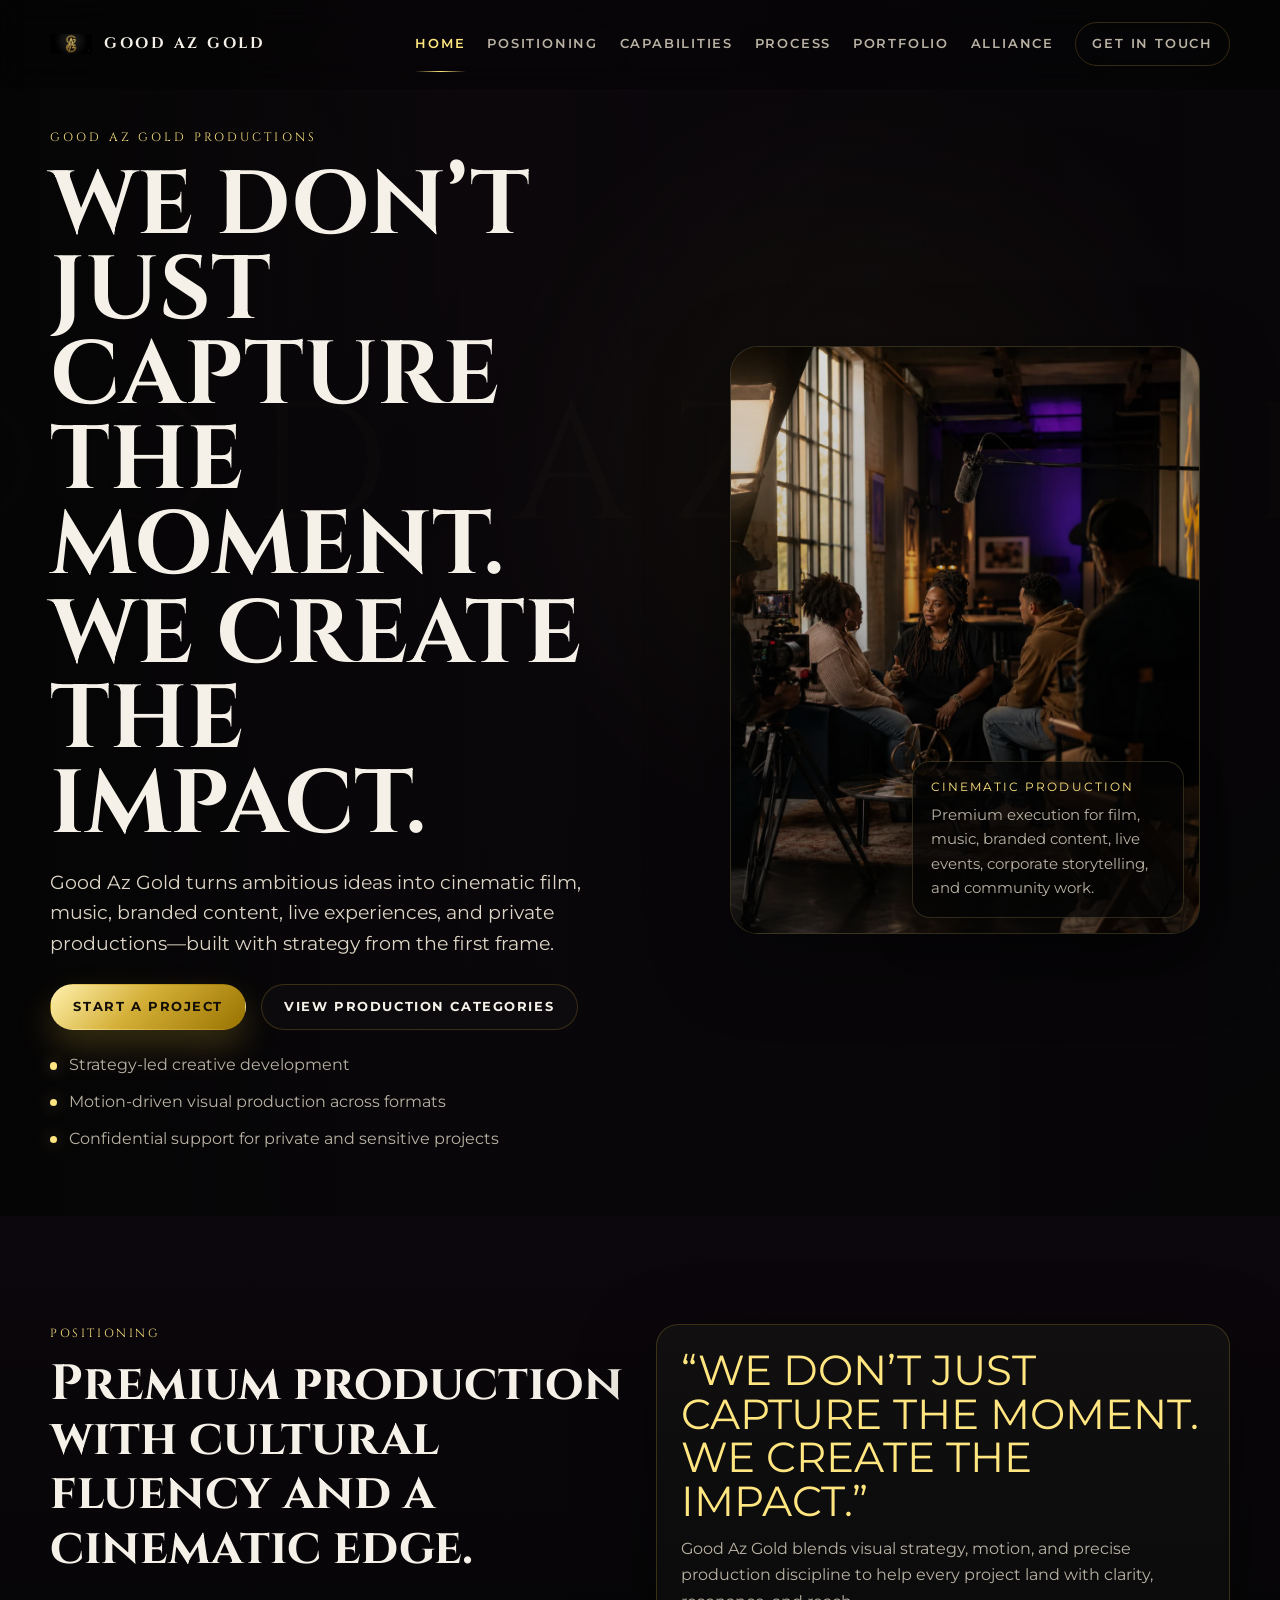
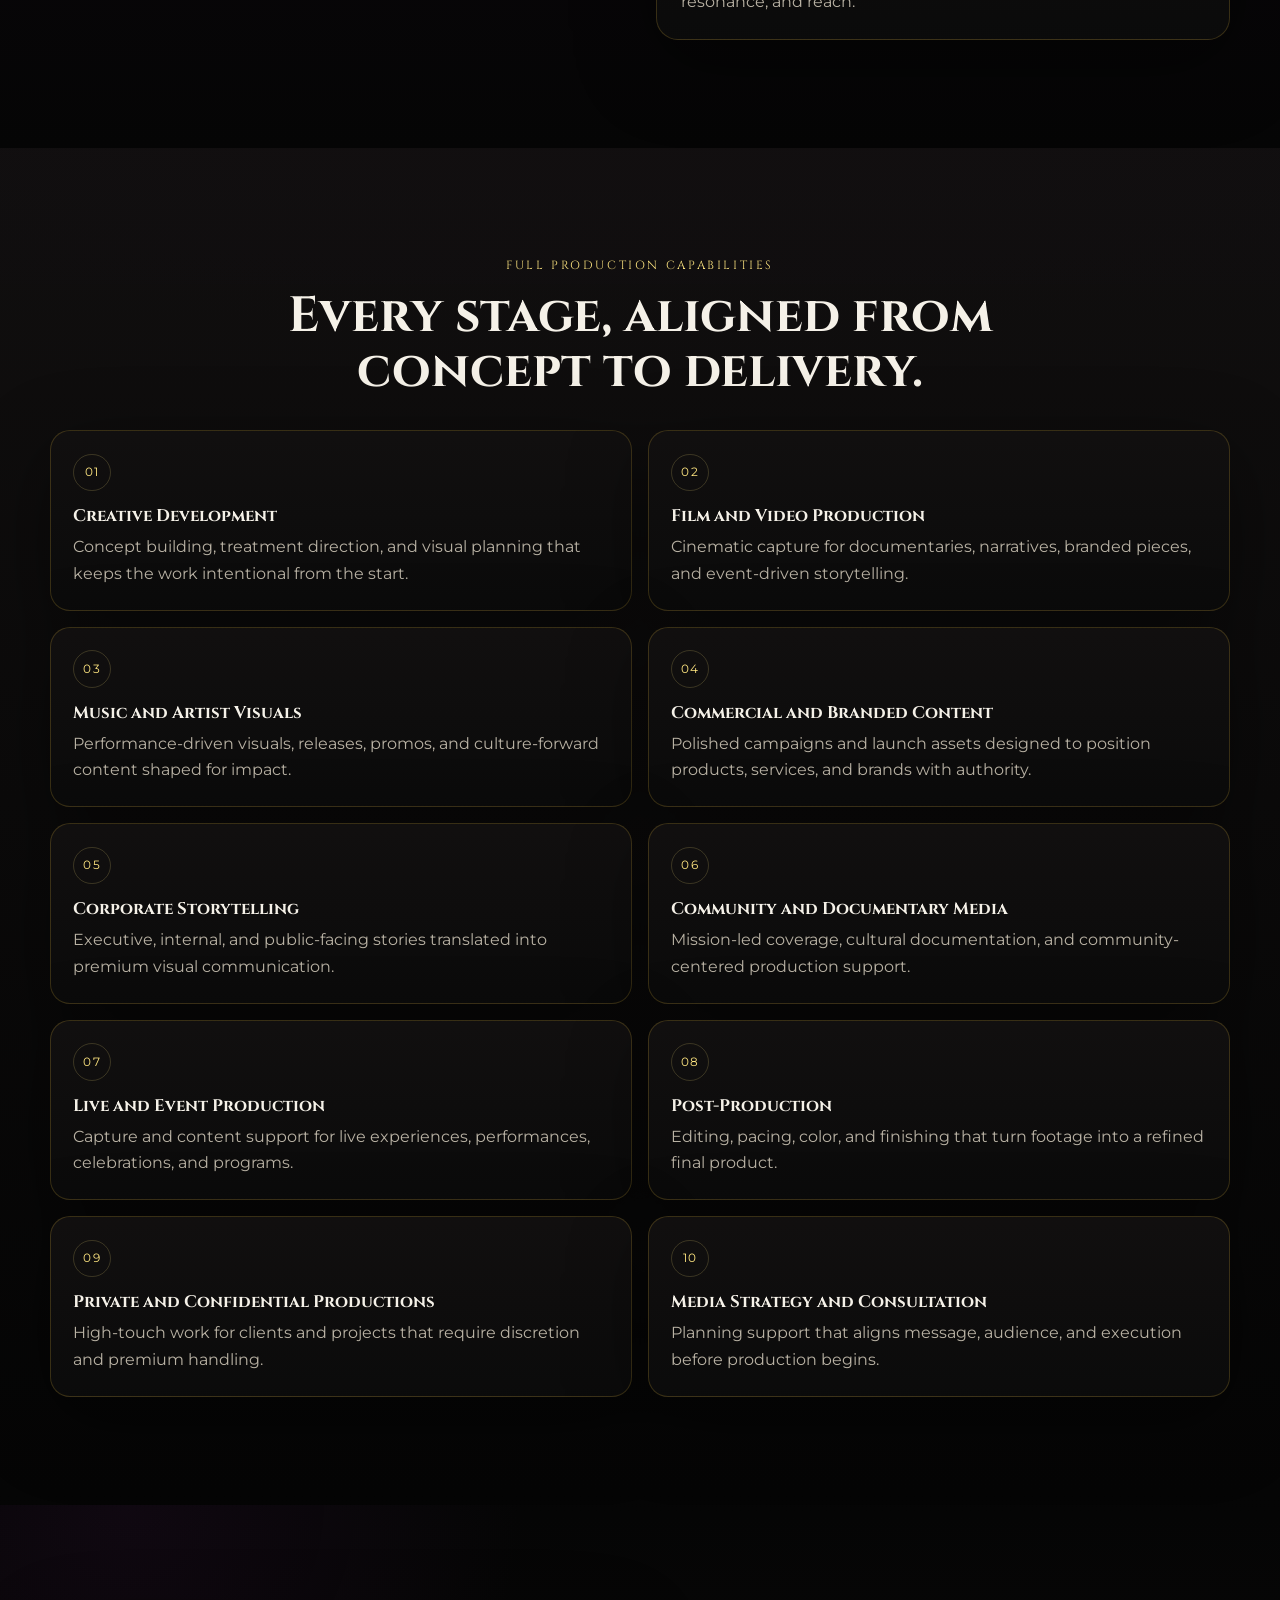
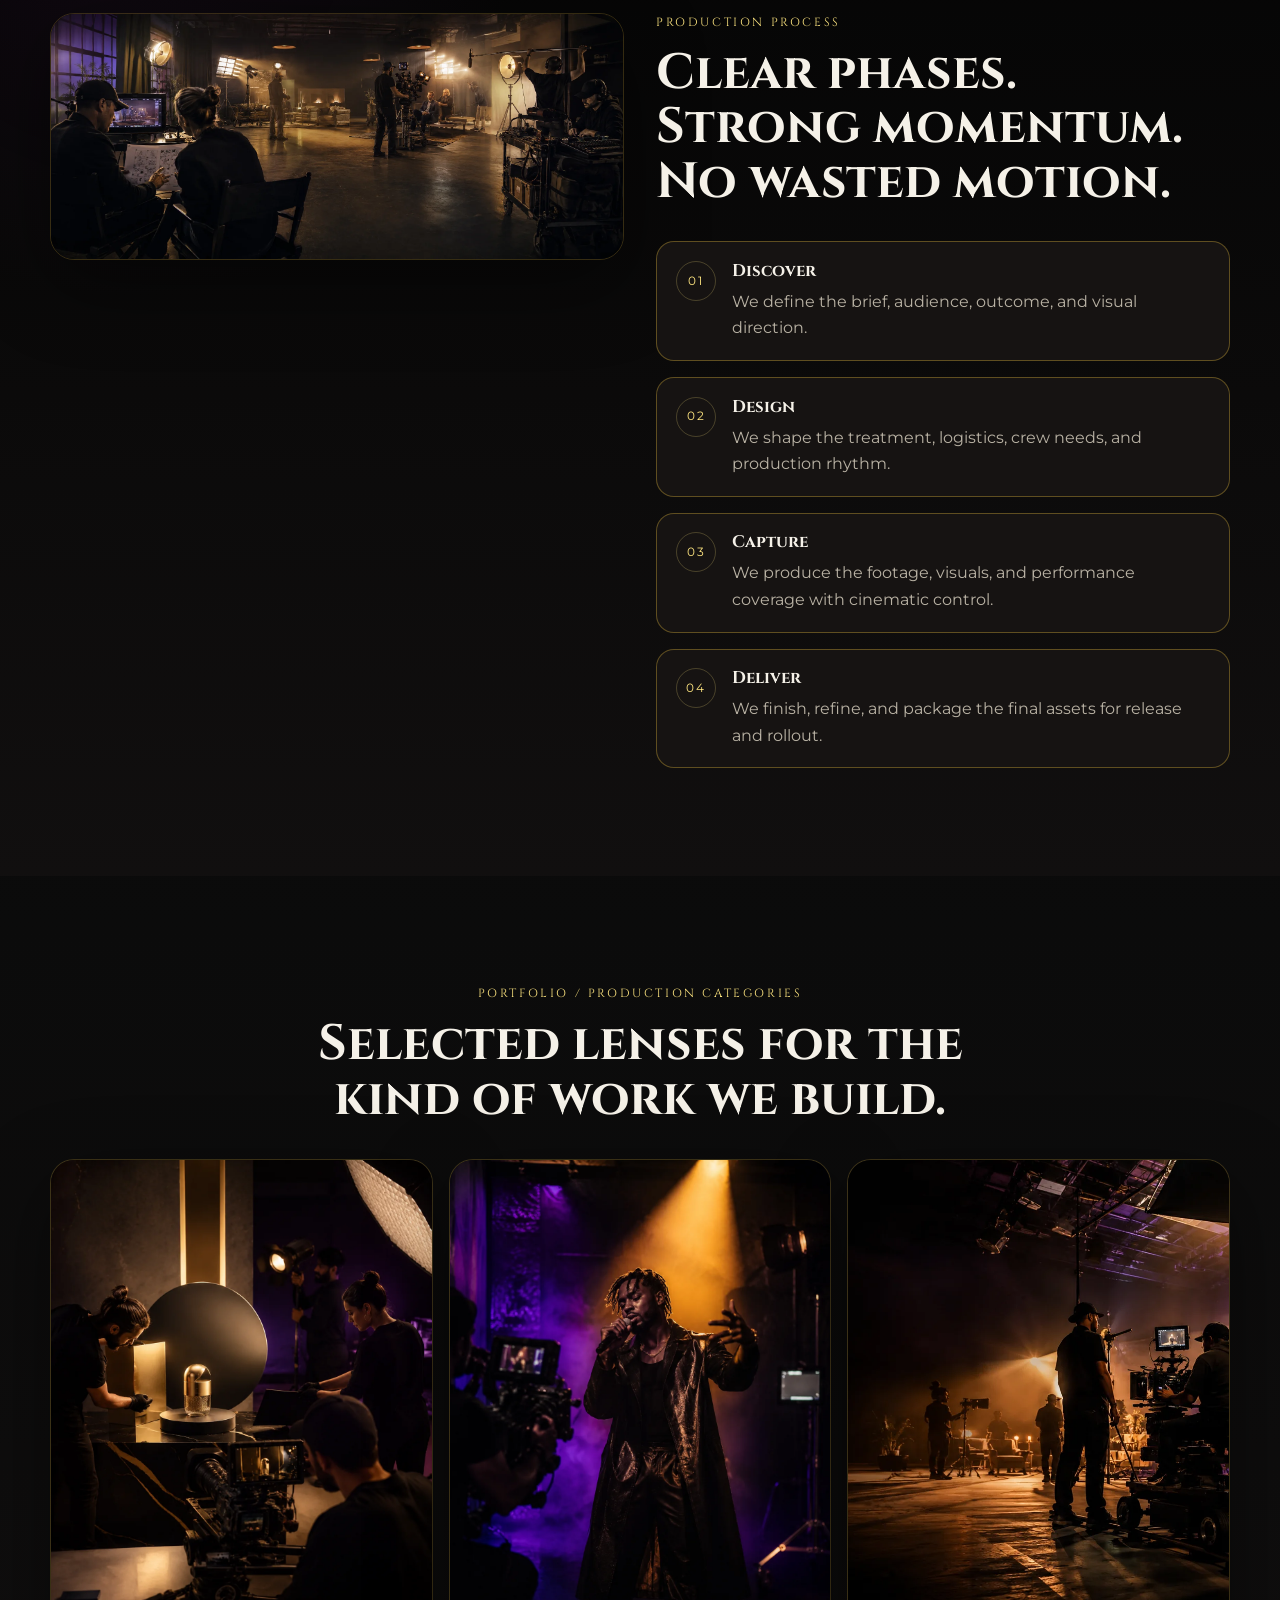
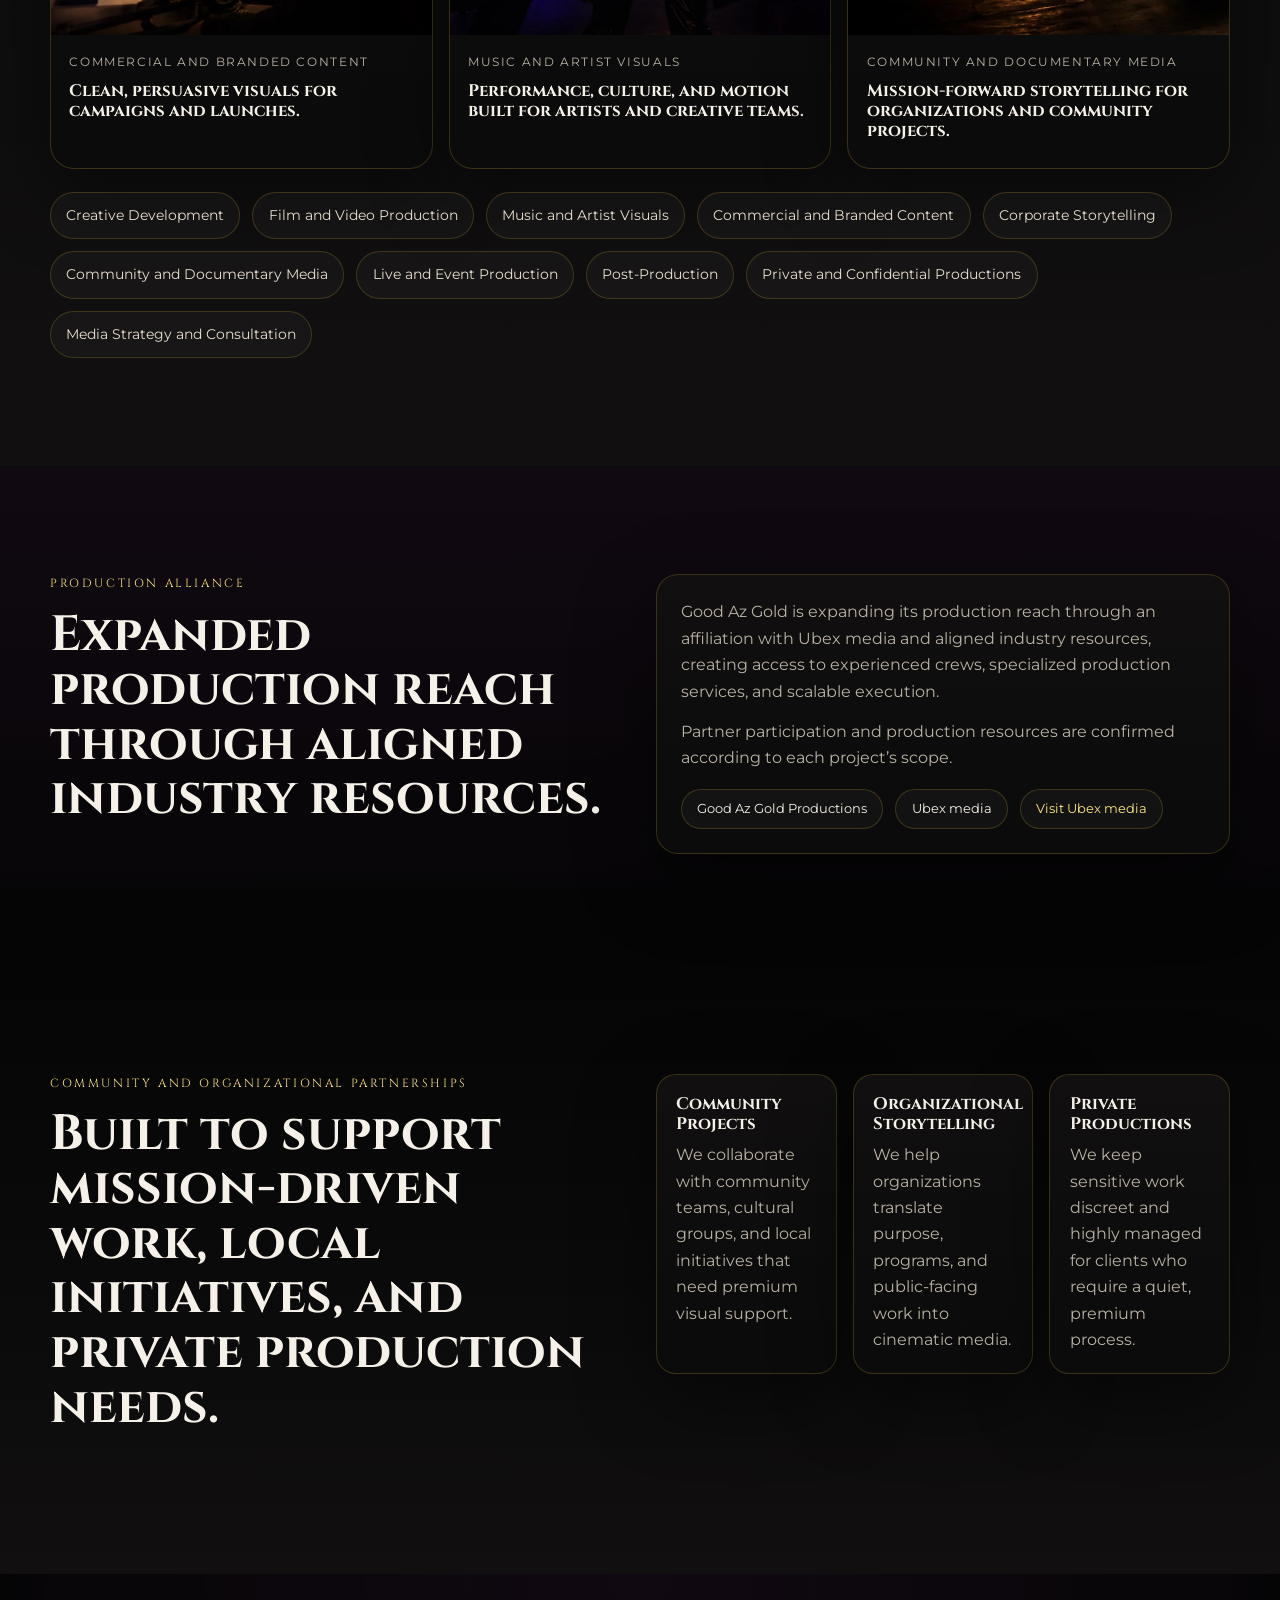
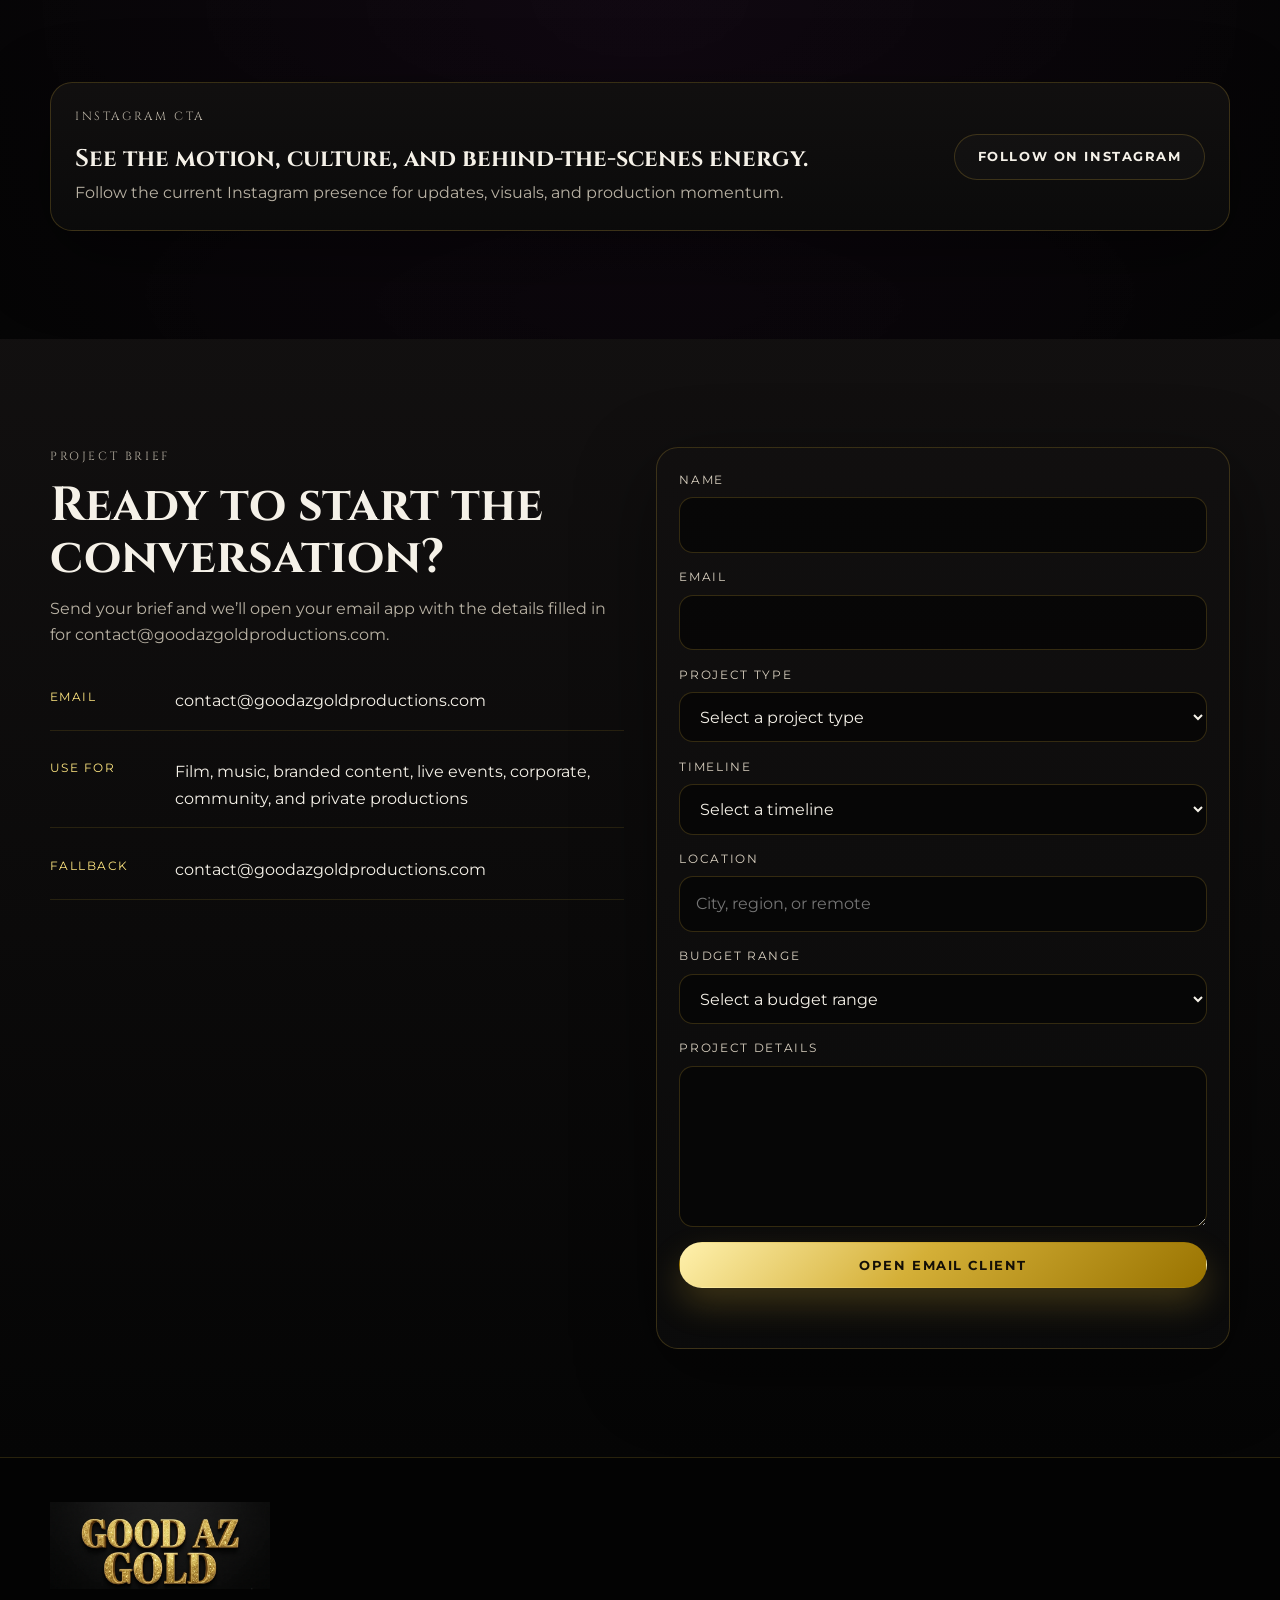
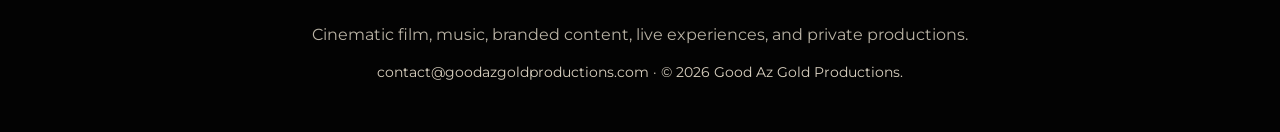
==== commit bc81f9fb: "Replace IBEX reference with Ubex media link Co-authored-by: FeeTheDeveloper <219708768+FeeTheDevelop" ====
--- a/index.html
+++ b/index.html
@@ -234,12 +234,12 @@
         <h2>Expanded production reach through aligned industry resources.</h2>
       </div>
       <div class="alliance-card reveal">
-        <p>Good Az Gold is expanding its production reach through an affiliation with IBEX Productions and aligned industry resources, creating access to experienced crews, specialized production services, and scalable execution.</p>
+        <p>Good Az Gold is expanding its production reach through an affiliation with Ubex media and aligned industry resources, creating access to experienced crews, specialized production services, and scalable execution.</p>
         <p class="alliance-note">Partner participation and production resources are confirmed according to each project’s scope.</p>
         <div class="alliance-links">
           <span>Good Az Gold Productions</span>
-          <span>IBEX Productions</span>
-          <a href="https://www.ibexproductions.com/" target="_blank" rel="noopener noreferrer">Visit IBEX Productions</a>
+          <span>Ubex media</span>
+          <a href="https://ubexmedia.net/" target="_blank" rel="noopener noreferrer">Visit Ubex media</a>
         </div>
       </div>
     </div>
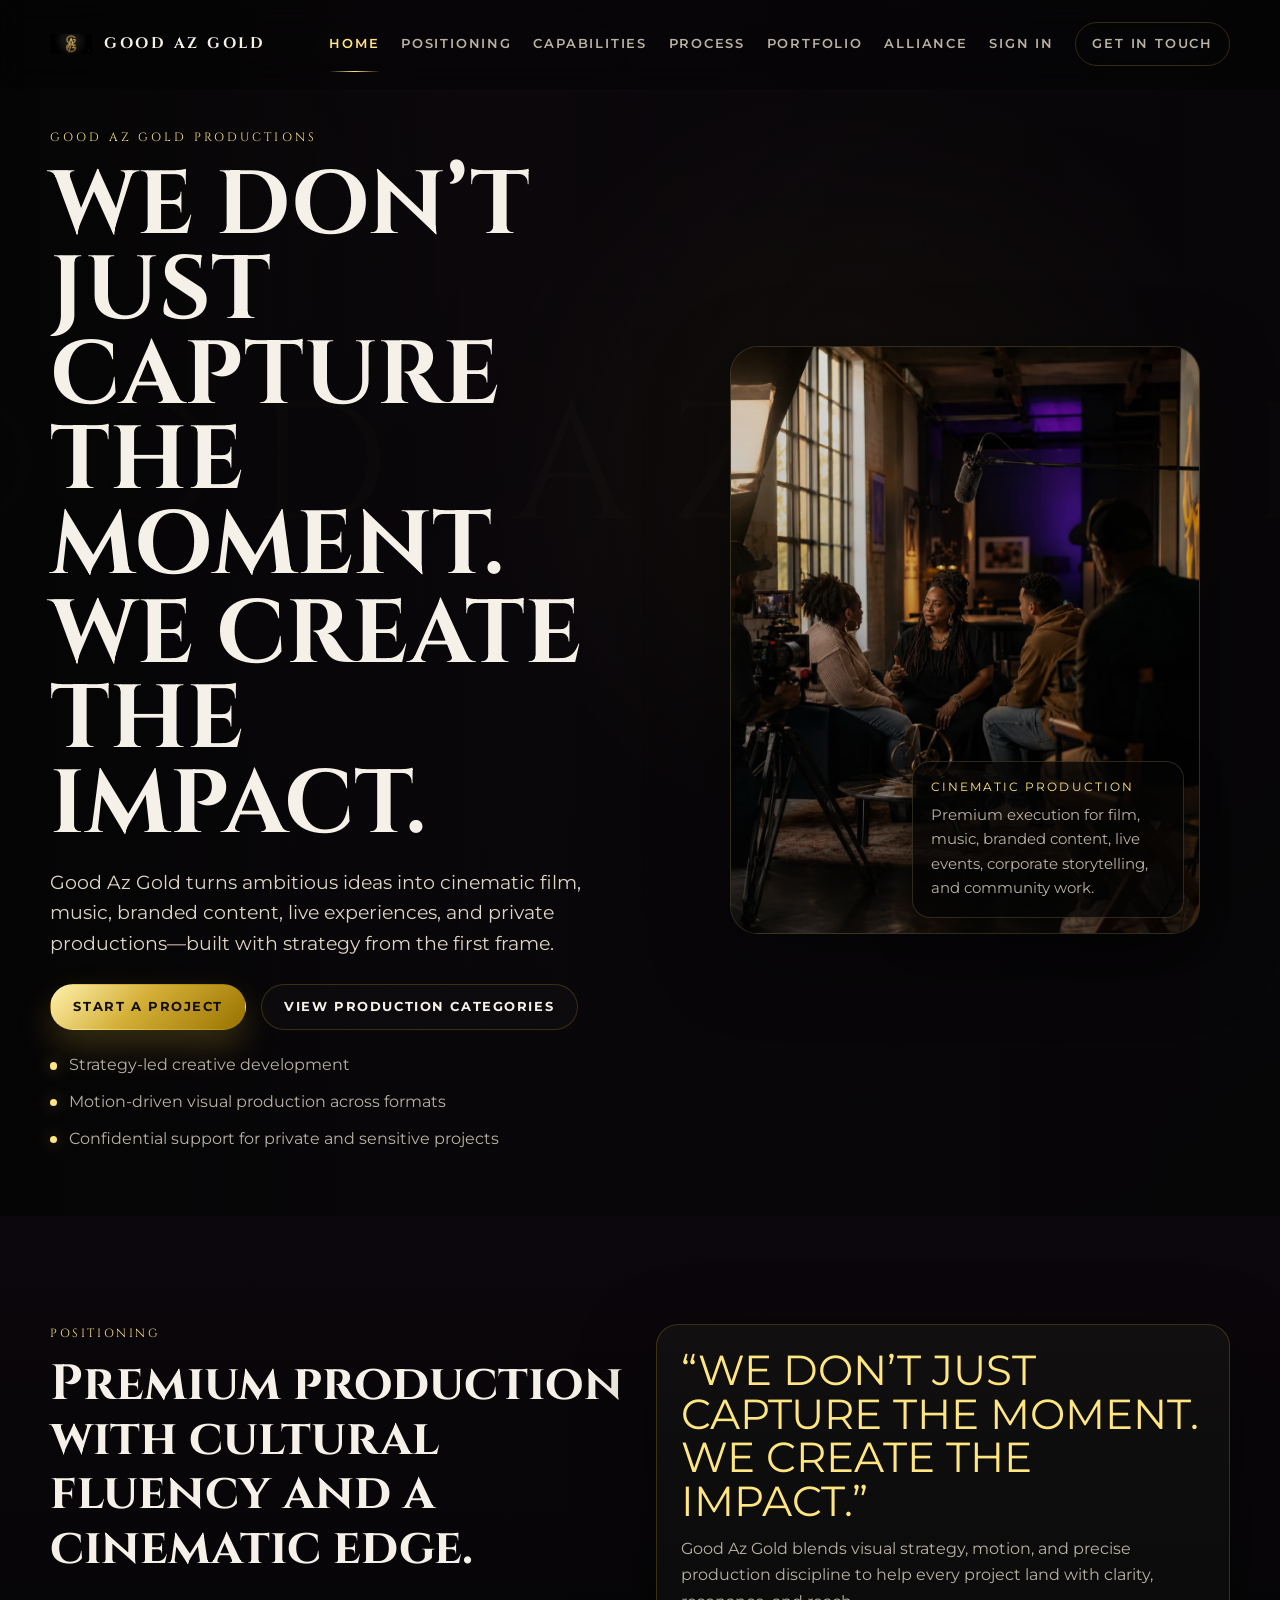
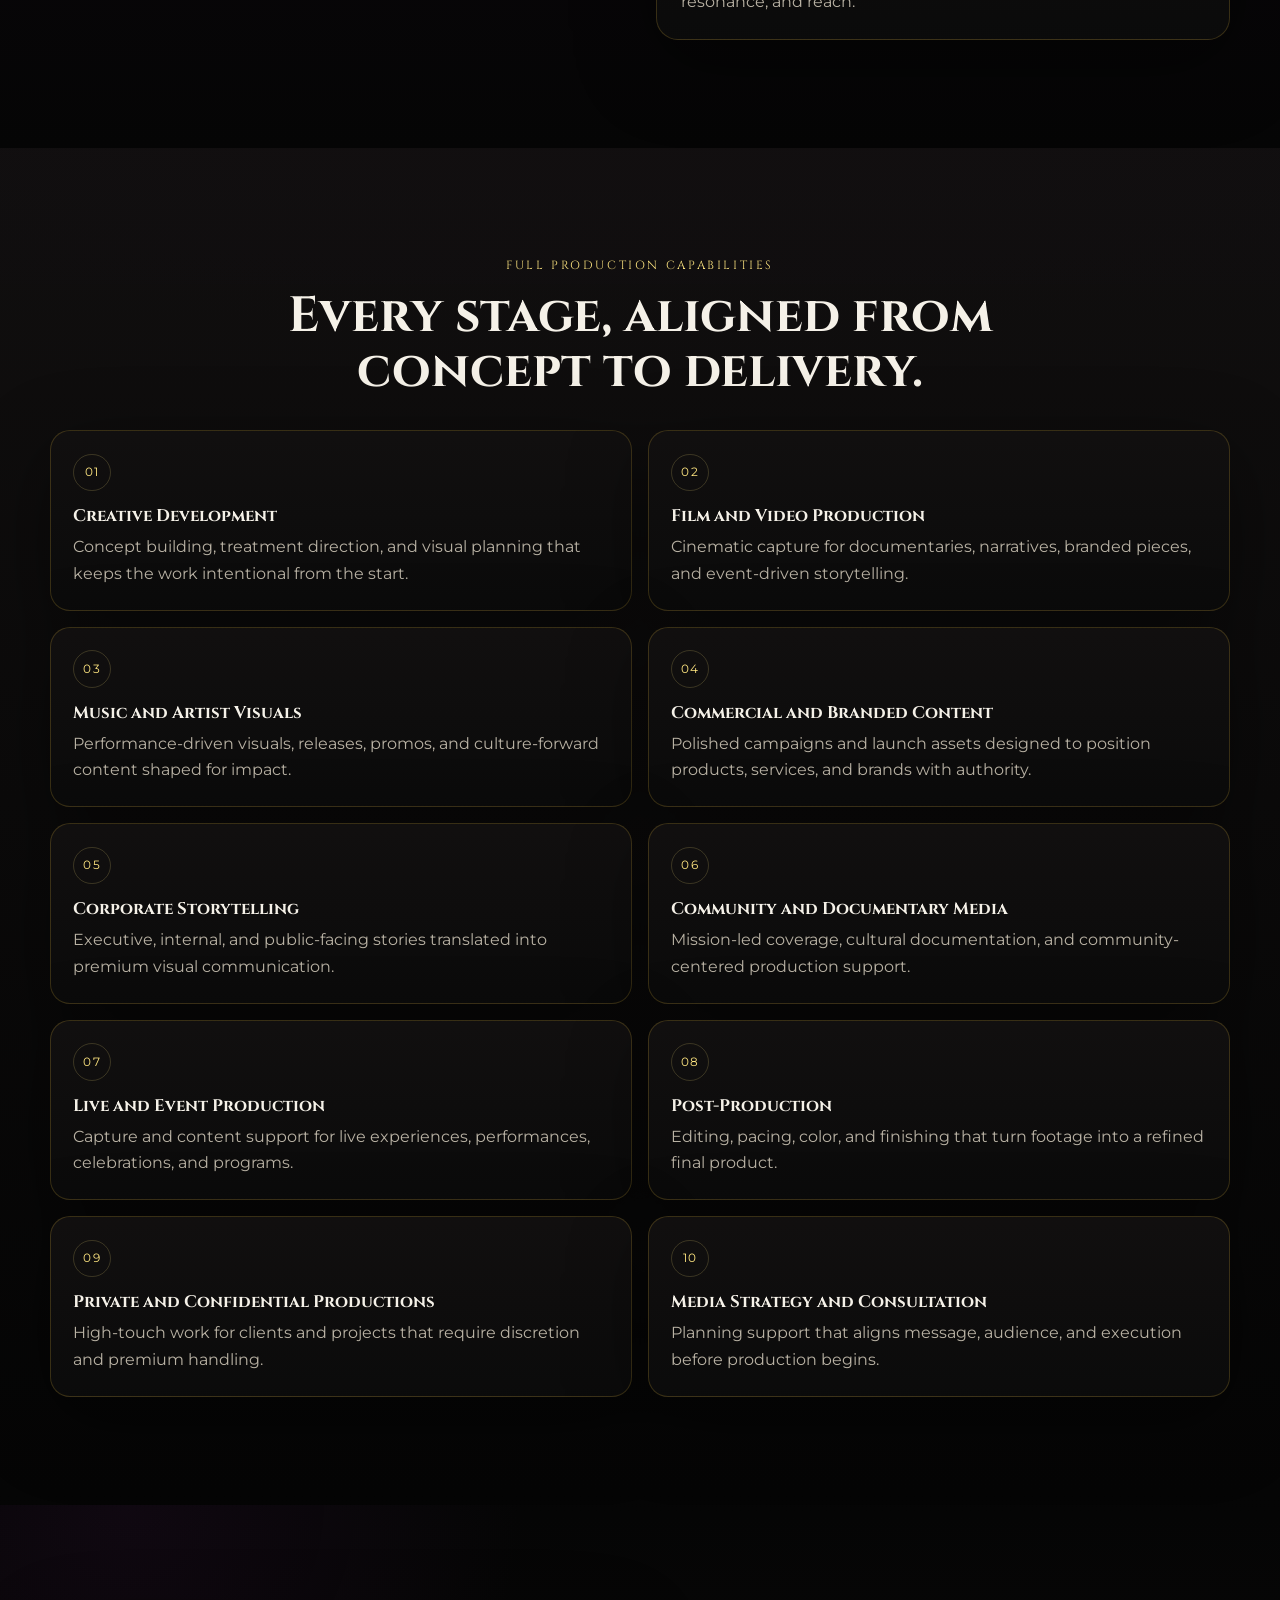
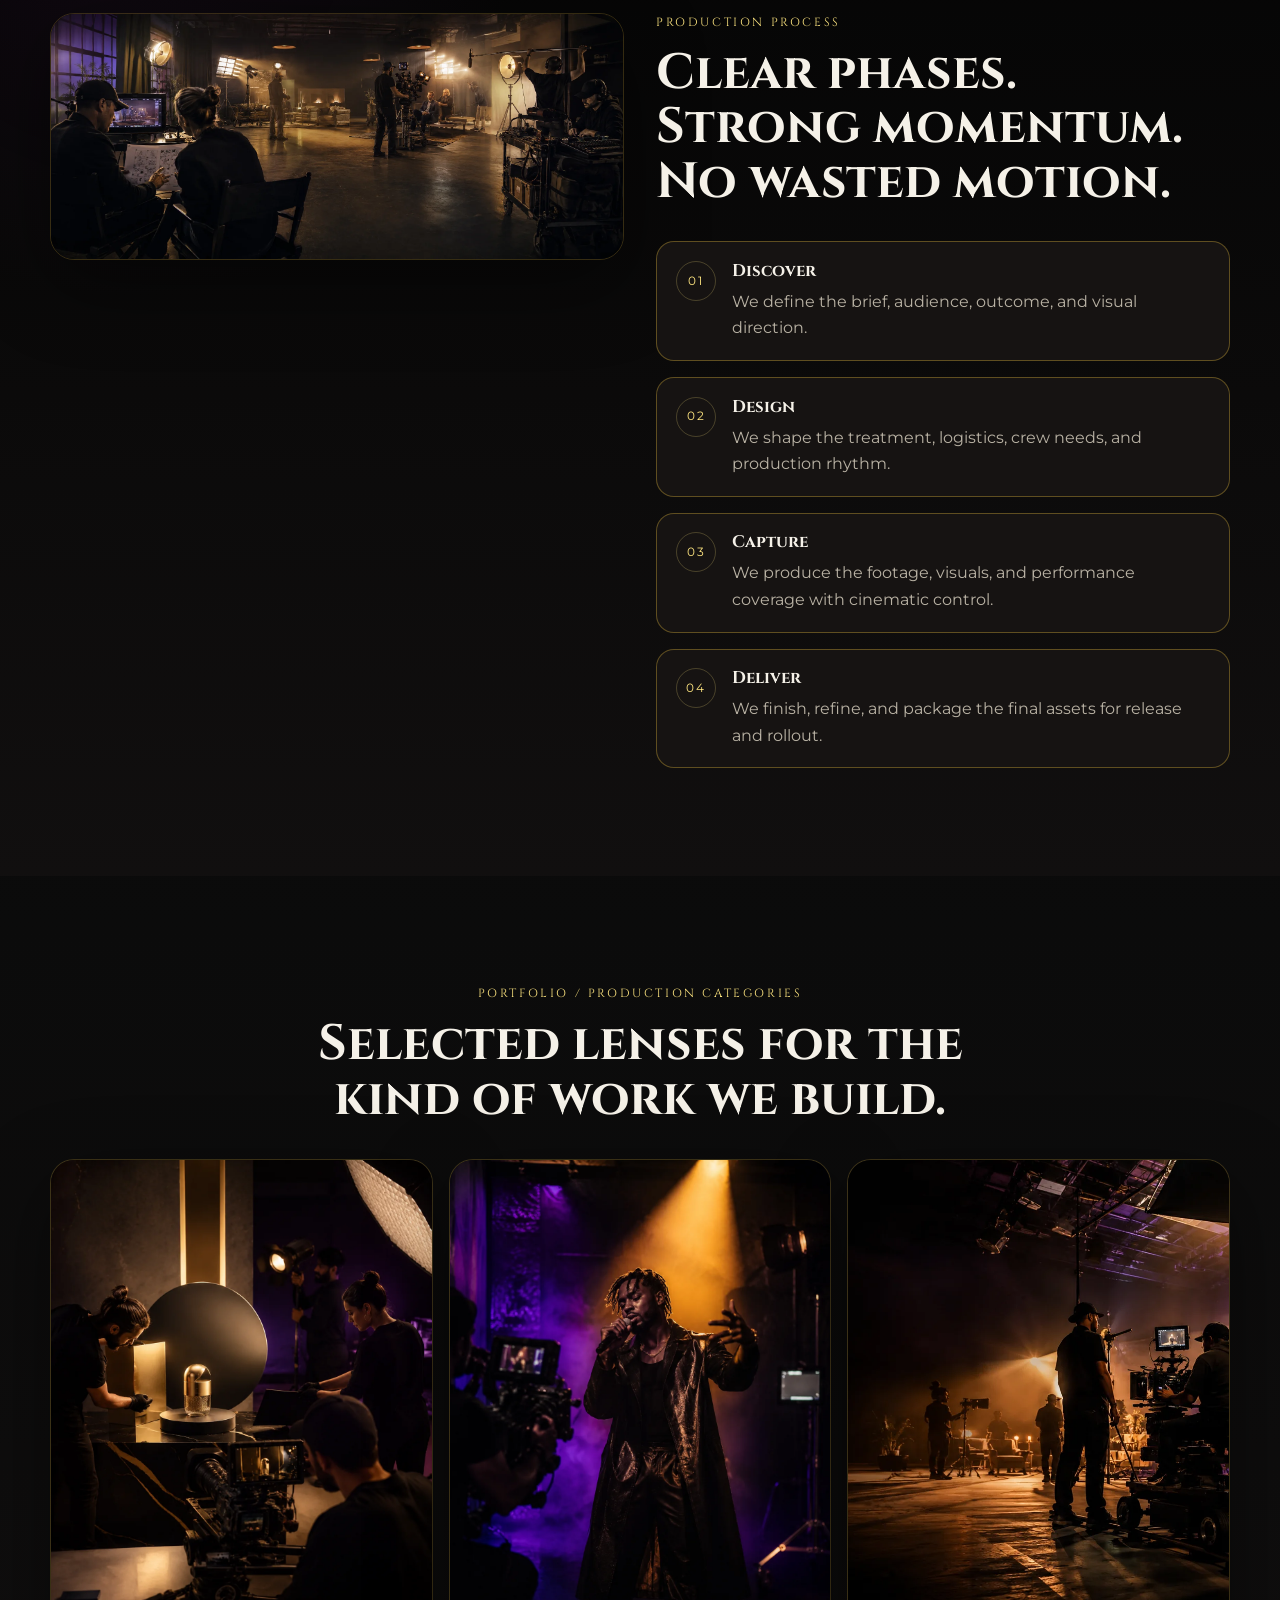
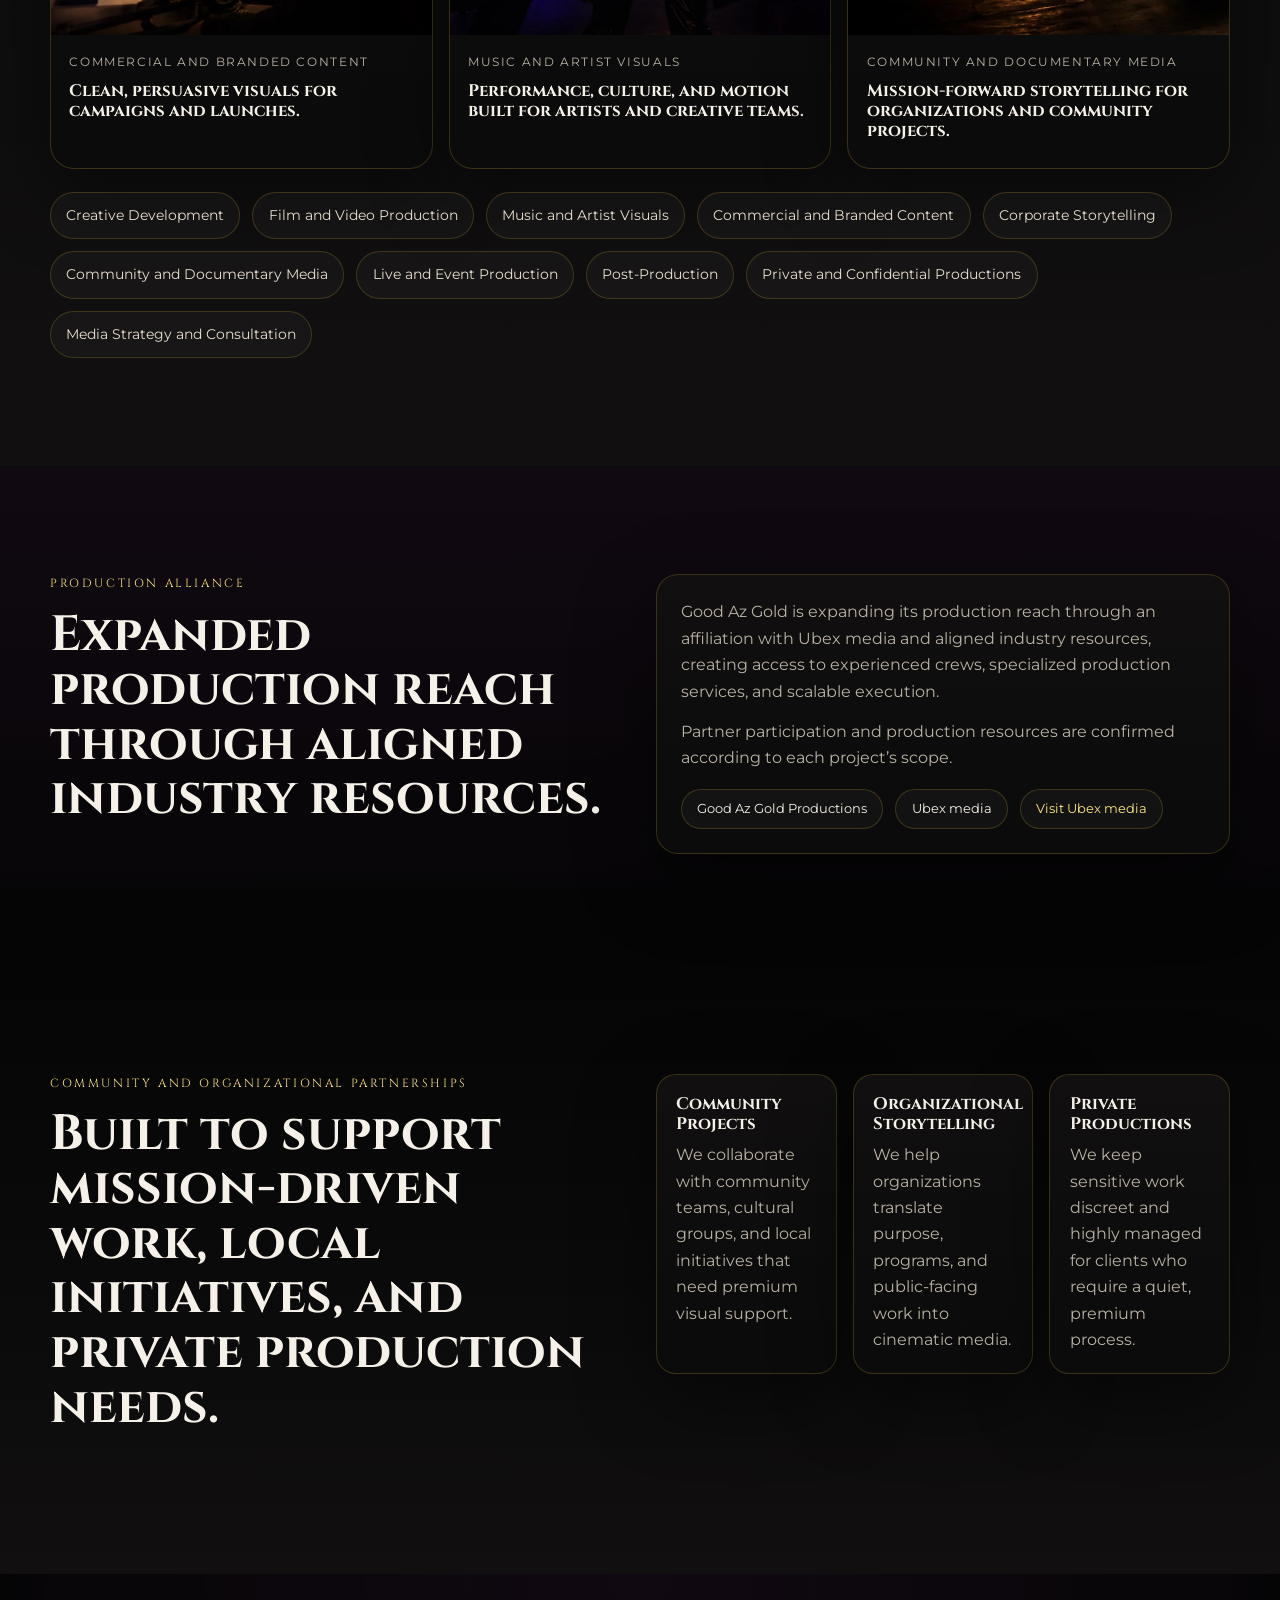
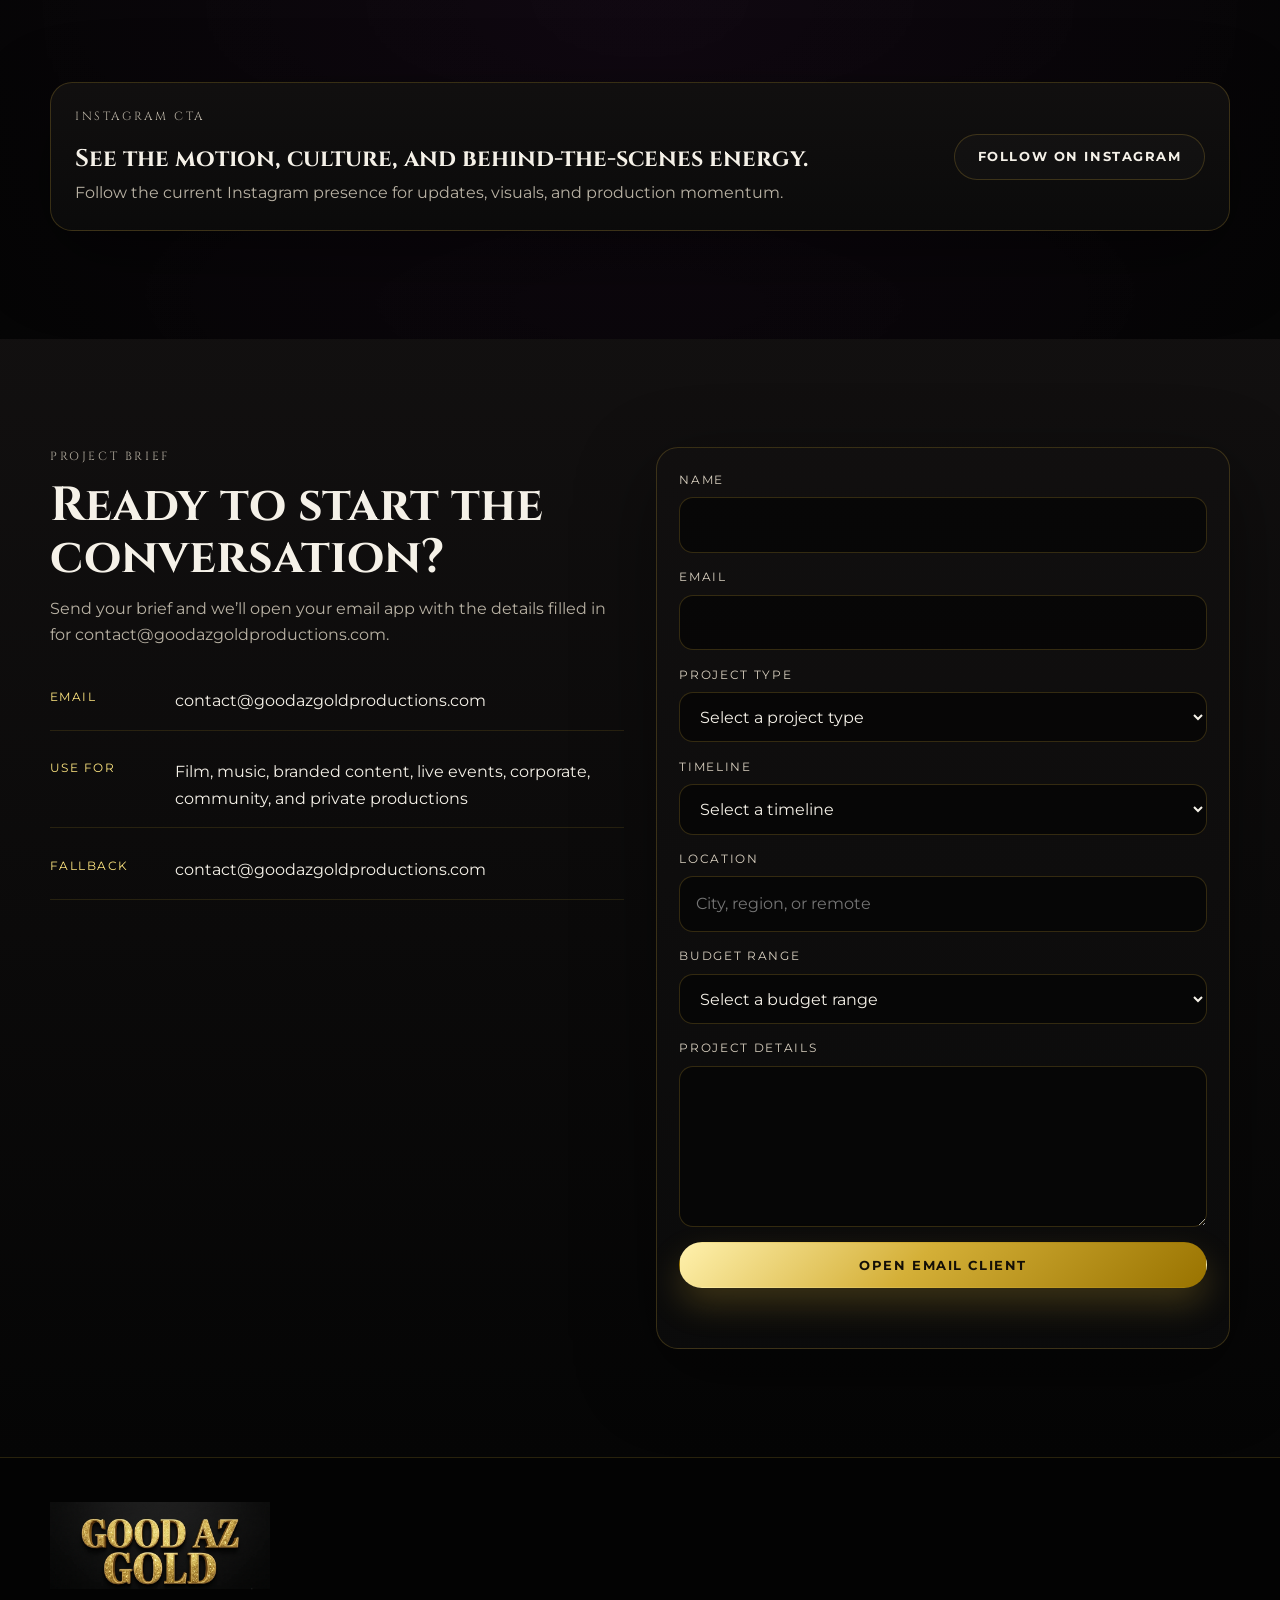
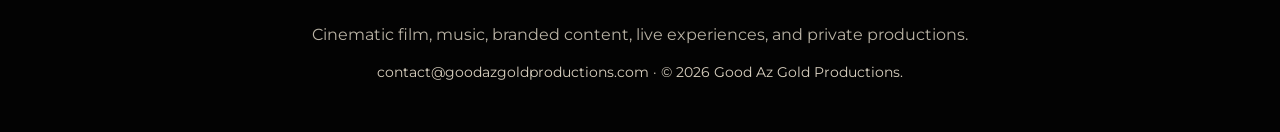
==== commit 143ae921: "set" ====
--- a/index.html
+++ b/index.html
@@ -44,6 +44,7 @@
       <li><a href="#process" class="nav-link">Process</a></li>
       <li><a href="#portfolio" class="nav-link">Portfolio</a></li>
       <li><a href="#alliances" class="nav-link">Alliance</a></li>
+      <li><a href="/sign-in" class="nav-link">Sign In</a></li>
       <li><a href="#contact" class="btn-nav">Get In Touch</a></li>
     </ul>
   </nav>
